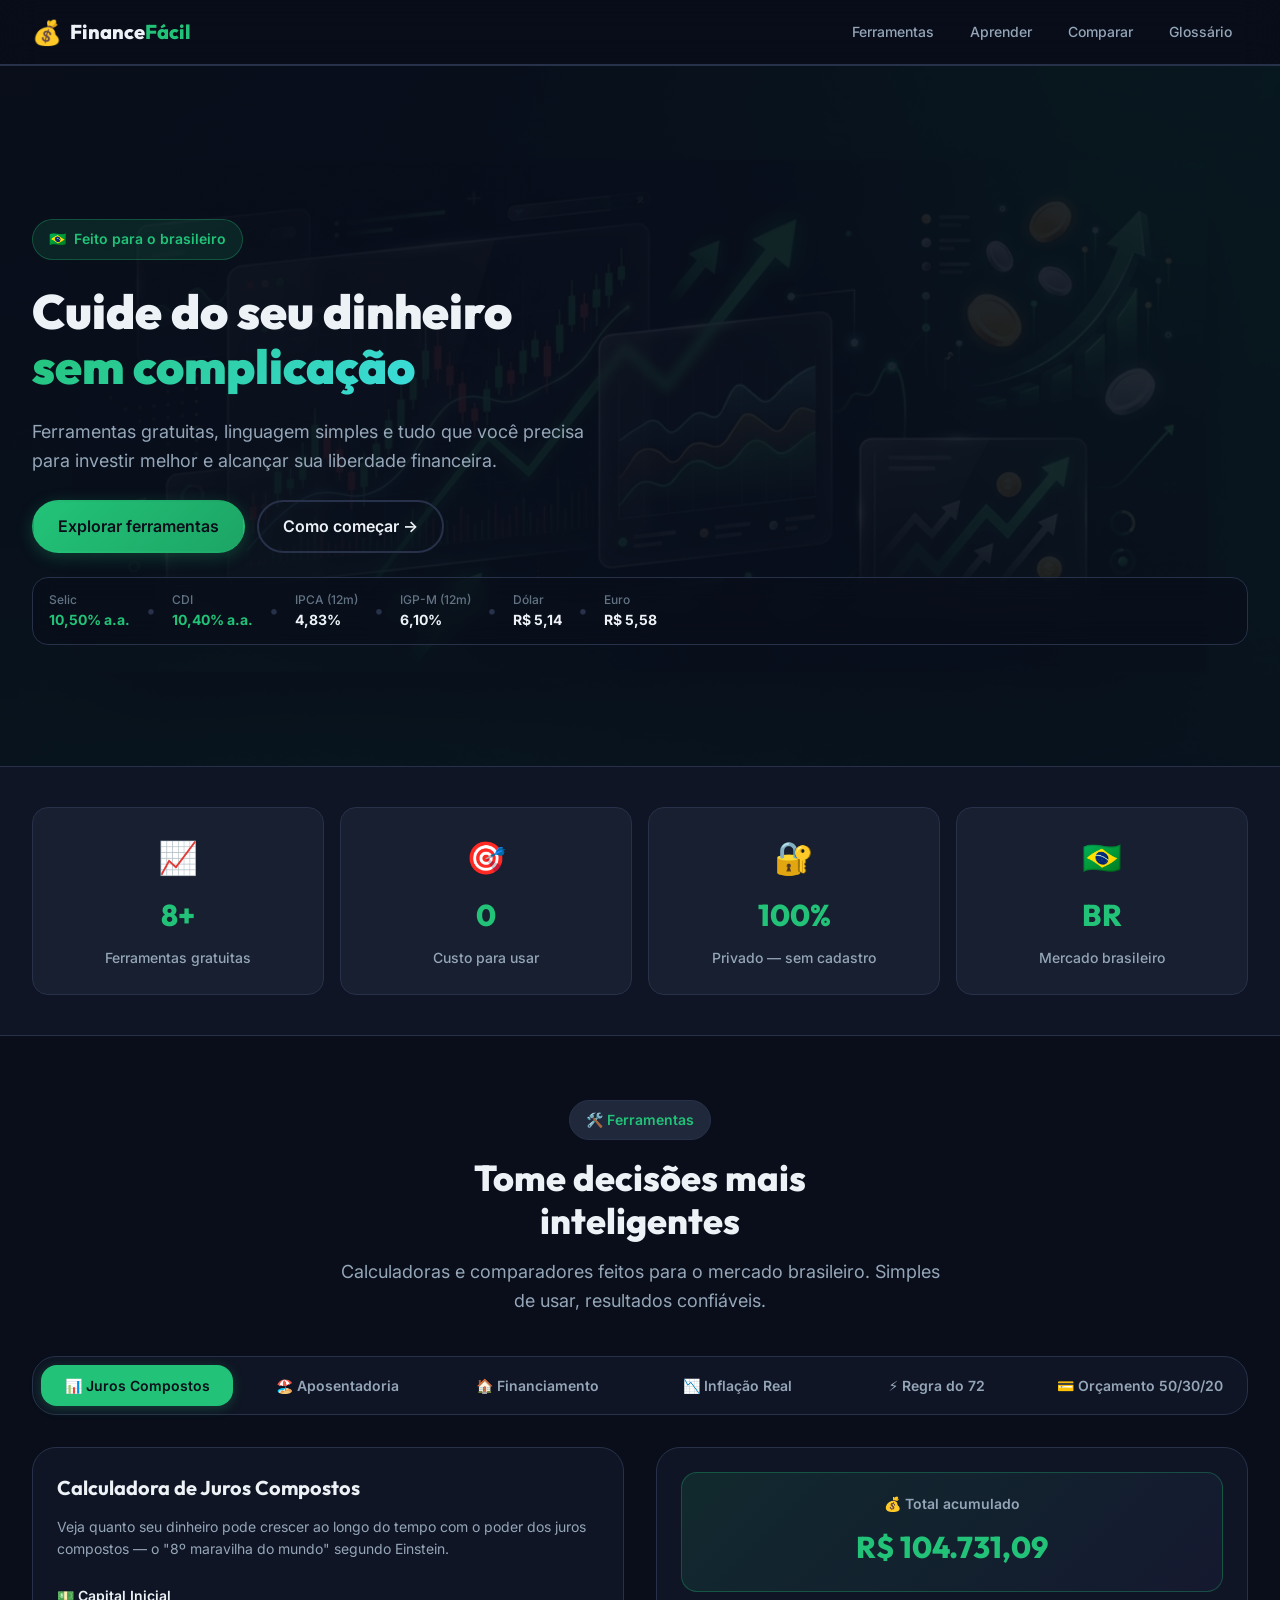
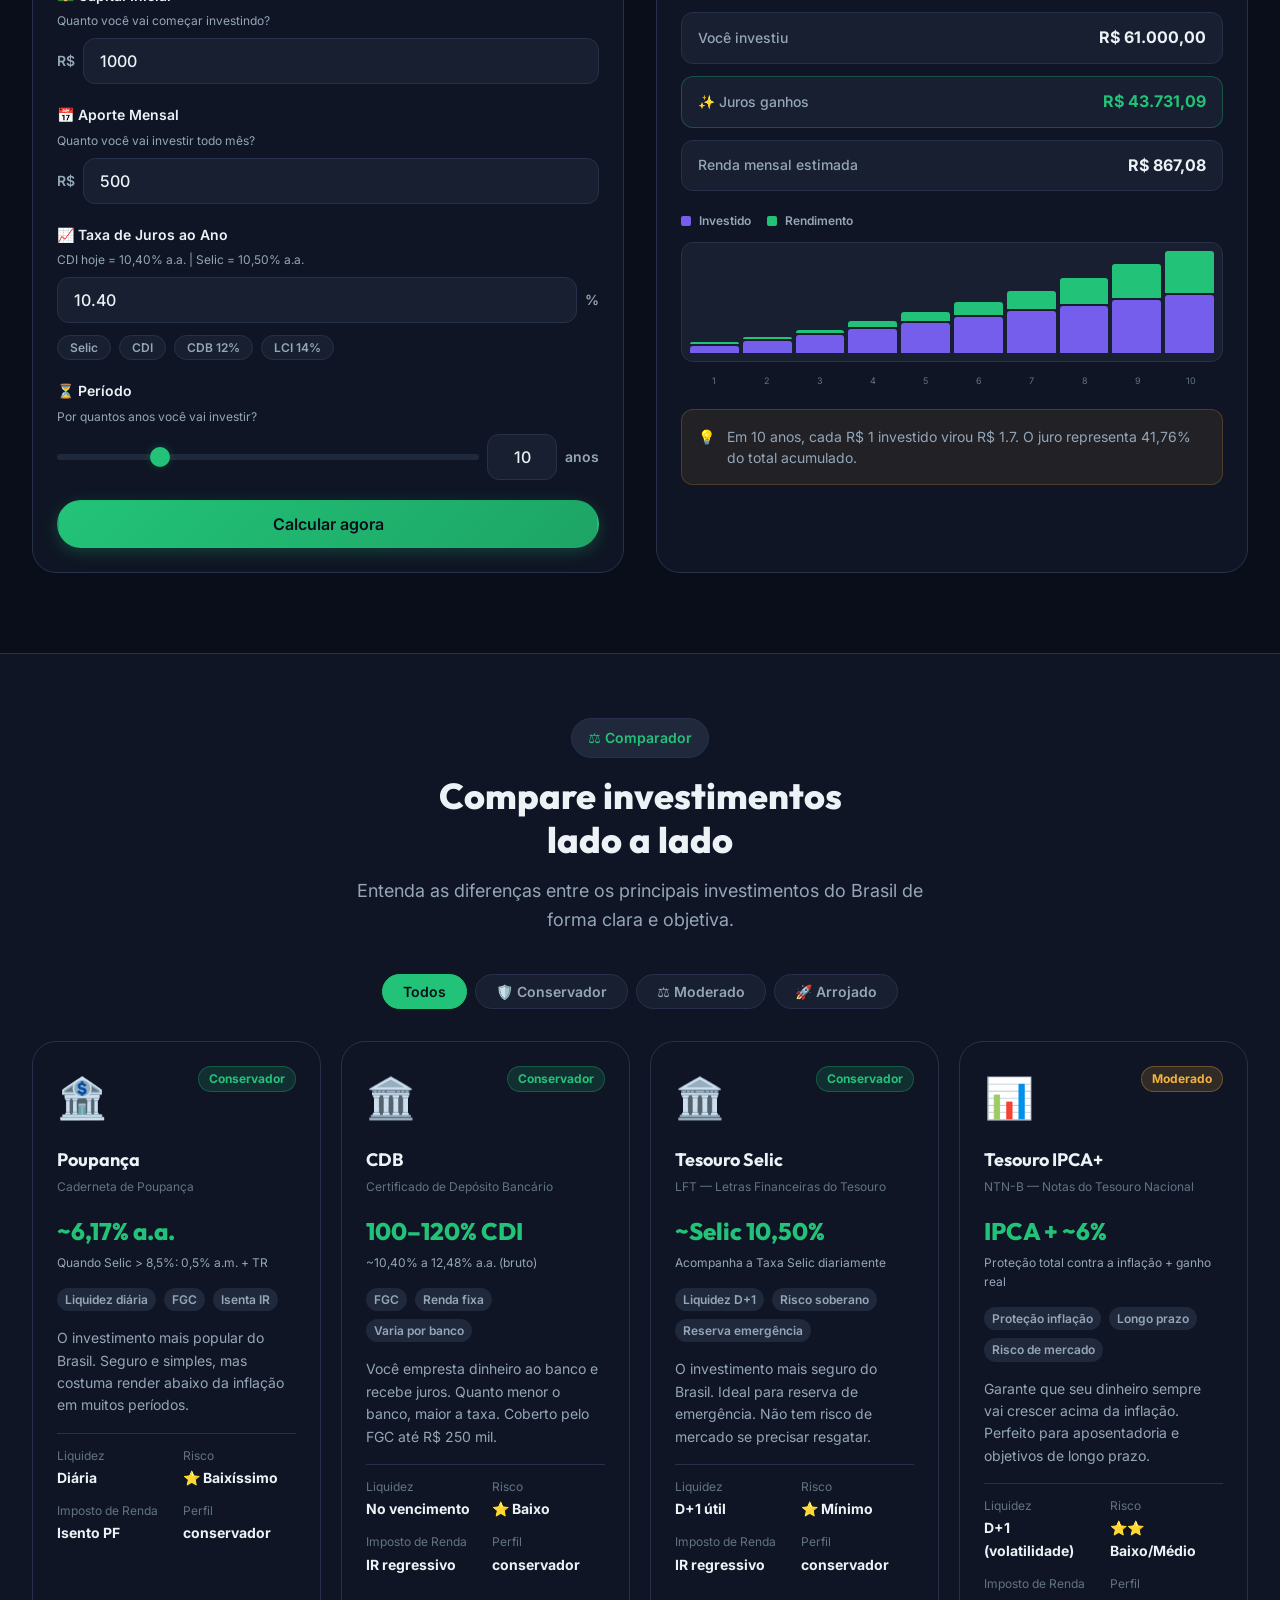
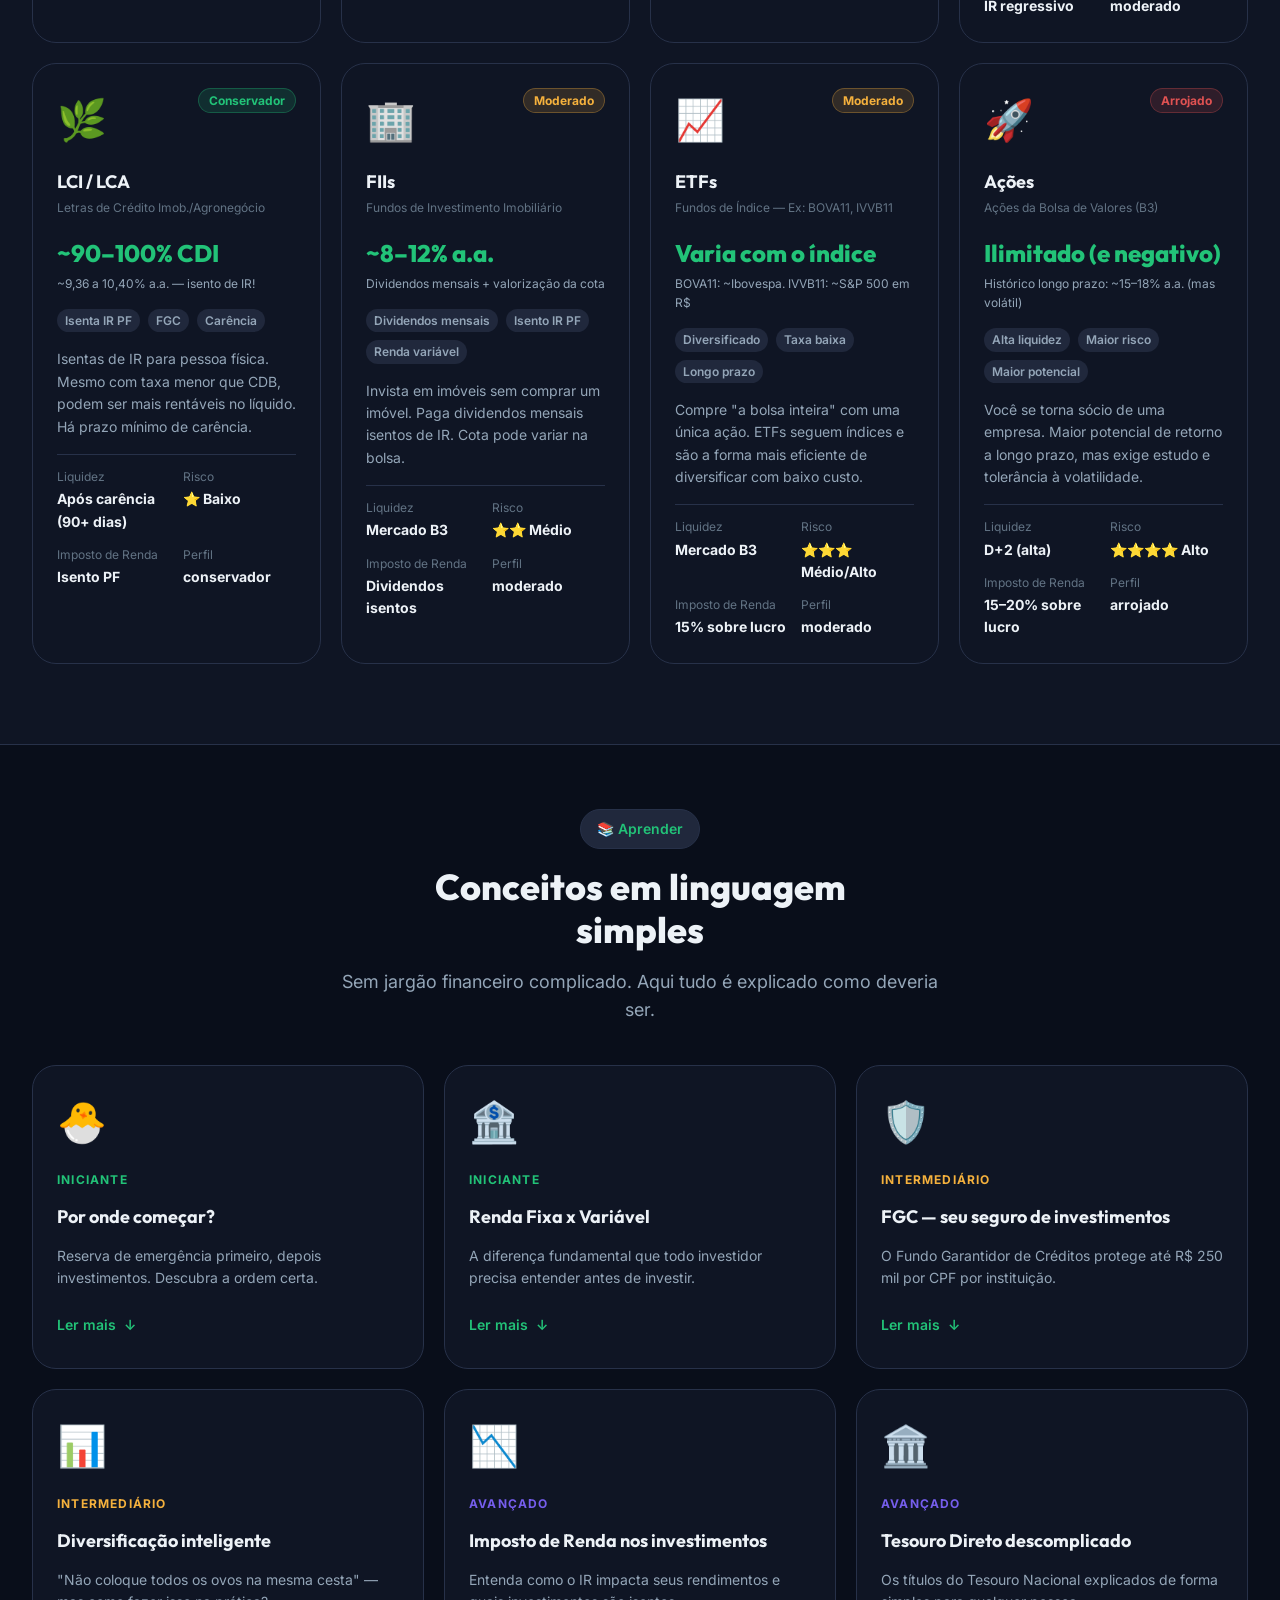
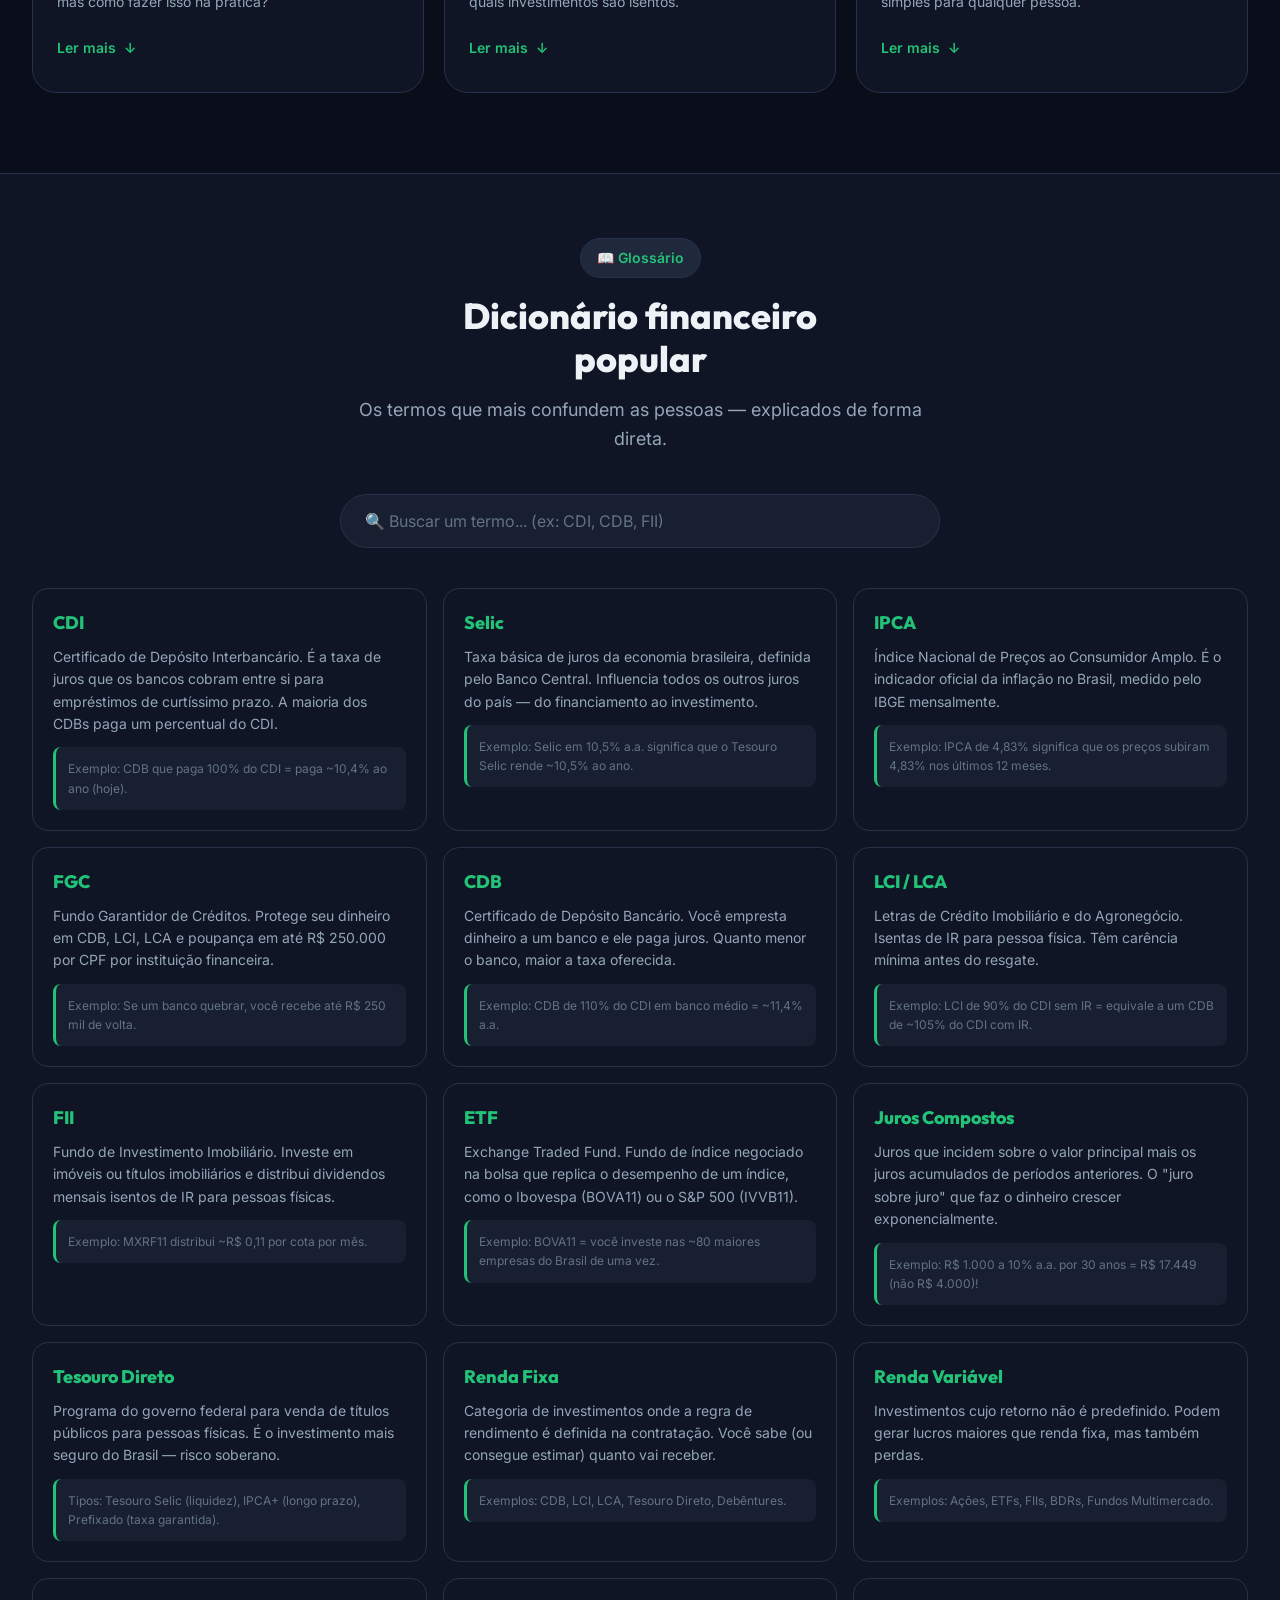
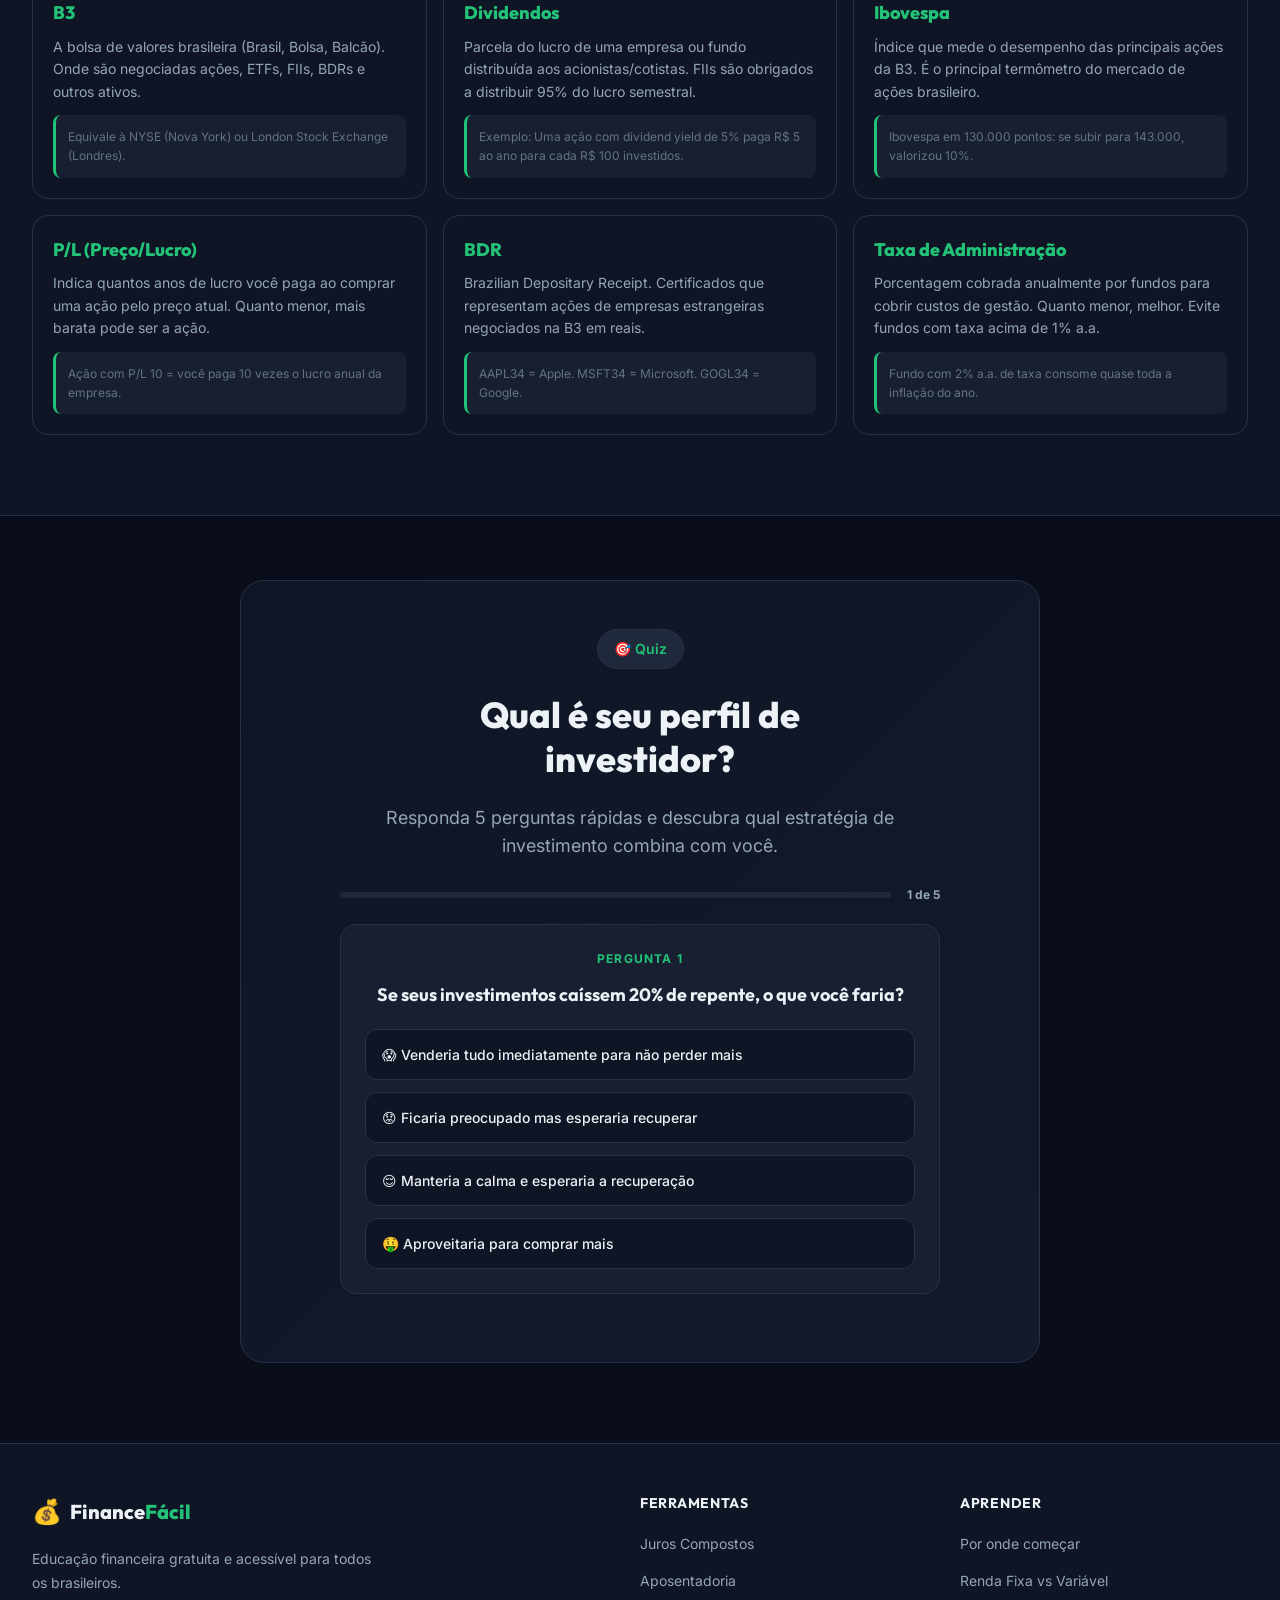
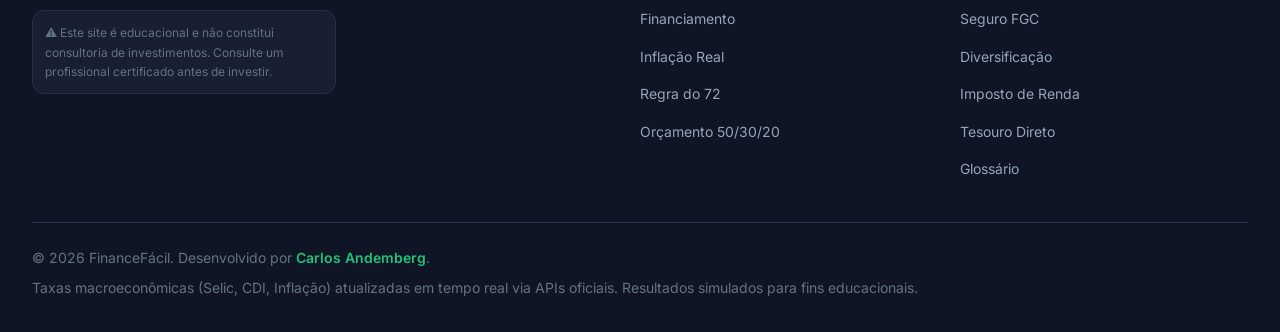
==== index.html @ 081ae11c "v1.0" ====
<!DOCTYPE html>
<html lang="pt-BR">

<head>
  <meta charset="UTF-8" />
  <meta name="viewport" content="width=device-width, initial-scale=1.0" />
  <meta name="description"
    content="FinanceFácil — Seu guia completo de finanças pessoais e investimentos em português. Ferramentas gratuitas para calcular rendimentos, comparar investimentos e planejar sua aposentadoria." />
  <meta name="keywords"
    content="finanças pessoais, investimentos, calculadora juros compostos, Tesouro Direto, renda fixa, renda variável, aposentadoria, orçamento familiar" />
  <meta name="theme-color" content="#0a1628" />
  <meta property="og:title" content="FinanceFácil — Invista com Confiança" />
  <meta property="og:description"
    content="Ferramentas gratuitas e linguagem simples para você cuidar do seu dinheiro." />
  <title>FinanceFácil — Invista com Confiança</title>
  <link rel="preconnect" href="https://fonts.googleapis.com" />
  <link rel="preconnect" href="https://fonts.gstatic.com" crossorigin />
  <link
    href="https://fonts.googleapis.com/css2?family=Inter:wght@300;400;500;600;700;800;900&family=Outfit:wght@400;600;700;800&display=swap"
    rel="stylesheet" />
  <link rel="stylesheet" href="styles.css" />
</head>

<body>
  <!-- Skip Navigation -->
  <a href="#main-content" class="skip-link">Ir para o conteúdo principal</a>

  <!-- Header / Nav -->
  <header class="site-header" role="banner">
    <nav class="navbar" aria-label="Navegação principal">
      <a href="#" class="logo" aria-label="FinanceFácil - Página Inicial">
        <span class="logo-icon" aria-hidden="true">💰</span>
        <span class="logo-text">Finance<span class="logo-accent">Fácil</span></span>
      </a>

      <ul class="nav-links" role="list">
        <li><a href="#ferramentas" class="nav-link">Ferramentas</a></li>
        <li><a href="#aprender" class="nav-link">Aprender</a></li>
        <li><a href="#comparador" class="nav-link">Comparar</a></li>
        <li><a href="#glossario" class="nav-link">Glossário</a></li>
      </ul>

      <button class="menu-toggle" id="menu-toggle" aria-label="Abrir menu" aria-expanded="false"
        aria-controls="mobile-menu">
        <span class="hamburger" aria-hidden="true"></span>
      </button>
    </nav>

    <!-- Mobile Menu -->
    <div class="mobile-menu" id="mobile-menu" role="navigation" aria-label="Menu mobile" inert>
      <ul role="list">
        <li><a href="#ferramentas" class="mobile-nav-link">🛠️ Ferramentas</a></li>
        <li><a href="#aprender" class="mobile-nav-link">📚 Aprender</a></li>
        <li><a href="#comparador" class="mobile-nav-link">⚖️ Comparar</a></li>
        <li><a href="#glossario" class="mobile-nav-link">📖 Glossário</a></li>
      </ul>
    </div>
  </header>

  <main id="main-content">
    <!-- Hero Section -->
    <section class="hero" aria-labelledby="hero-title">
      <div class="hero-bg" aria-hidden="true"></div>
      <div class="hero-content">
        <div class="hero-badge">
          <span aria-hidden="true">🇧🇷</span> Feito para o brasileiro
        </div>
        <h1 id="hero-title" class="hero-title">
          Cuide do seu dinheiro<br />
          <span class="hero-highlight">sem complicação</span>
        </h1>
        <p class="hero-description">
          Ferramentas gratuitas, linguagem simples e tudo que você precisa
          para investir melhor e alcançar sua liberdade financeira.
        </p>
        <div class="hero-actions">
          <a href="#ferramentas" class="btn btn-primary">Explorar ferramentas</a>
          <a href="#aprender" class="btn btn-ghost">Como começar →</a>
        </div>

        <!-- Live Rates Strip -->
        <div class="rates-strip" role="region" aria-label="Taxas de referência atuais">
          <div class="rates-inner" id="rates-ticker">
            <span class="rate-item">
              <span class="rate-label">Selic</span>
              <span class="rate-value positive" id="selic-rate">10,50% a.a.</span>
            </span>
            <span class="rate-divider" aria-hidden="true">•</span>
            <span class="rate-item">
              <span class="rate-label">CDI</span>
              <span class="rate-value positive" id="cdi-rate">10,40% a.a.</span>
            </span>
            <span class="rate-divider" aria-hidden="true">•</span>
            <span class="rate-item">
              <span class="rate-label">IPCA (12m)</span>
              <span class="rate-value" id="ipca-rate">4,83%</span>
            </span>
            <span class="rate-divider" aria-hidden="true">•</span>
            <span class="rate-item">
              <span class="rate-label">IGP-M (12m)</span>
              <span class="rate-value" id="igpm-rate">6,10%</span>
            </span>
            <span class="rate-divider" aria-hidden="true">•</span>
            <span class="rate-item">
              <span class="rate-label">Dólar</span>
              <span class="rate-value" id="dolar-rate">R$ 5,14</span>
            </span>
            <span class="rate-divider" aria-hidden="true">•</span>
            <span class="rate-item">
              <span class="rate-label">Euro</span>
              <span class="rate-value" id="euro-rate">R$ 5,58</span>
            </span>
          </div>
        </div>
      </div>
    </section>

    <!-- Quick Stats -->
    <section class="quick-stats" aria-label="Destaques rápidos">
      <div class="container">
        <div class="stats-grid">
          <article class="stat-card">
            <div class="stat-icon" aria-hidden="true">📈</div>
            <div class="stat-number">8+</div>
            <div class="stat-label">Ferramentas gratuitas</div>
          </article>
          <article class="stat-card">
            <div class="stat-icon" aria-hidden="true">🎯</div>
            <div class="stat-number">0</div>
            <div class="stat-label">Custo para usar</div>
          </article>
          <article class="stat-card">
            <div class="stat-icon" aria-hidden="true">🔐</div>
            <div class="stat-number">100%</div>
            <div class="stat-label">Privado — sem cadastro</div>
          </article>
          <article class="stat-card">
            <div class="stat-icon" aria-hidden="true">🇧🇷</div>
            <div class="stat-number">BR</div>
            <div class="stat-label">Mercado brasileiro</div>
          </article>
        </div>
      </div>
    </section>

    <!-- Ferramentas Section -->
    <section id="ferramentas" class="tools-section" aria-labelledby="tools-title">
      <div class="container">
        <header class="section-header">
          <div class="section-badge">🛠️ Ferramentas</div>
          <h2 id="tools-title" class="section-title">Tome decisões mais inteligentes</h2>
          <p class="section-description">
            Calculadoras e comparadores feitos para o mercado brasileiro.
            Simples de usar, resultados confiáveis.
          </p>
        </header>

        <!-- Tool Tabs -->
        <div class="tool-tabs" role="tablist" aria-label="Ferramentas financeiras">
          <button class="tab-btn active" role="tab" aria-selected="true" aria-controls="tab-juros" id="btn-juros"
            data-tab="juros">
            📊 Juros Compostos
          </button>
          <button class="tab-btn" role="tab" aria-selected="false" aria-controls="tab-aposentadoria"
            id="btn-aposentadoria" data-tab="aposentadoria" tabindex="-1">
            🏖️ Aposentadoria
          </button>
          <button class="tab-btn" role="tab" aria-selected="false" aria-controls="tab-financiamento"
            id="btn-financiamento" data-tab="financiamento" tabindex="-1">
            🏠 Financiamento
          </button>
          <button class="tab-btn" role="tab" aria-selected="false" aria-controls="tab-inflacao" id="btn-inflacao"
            data-tab="inflacao" tabindex="-1">
            📉 Inflação Real
          </button>
          <button class="tab-btn" role="tab" aria-selected="false" aria-controls="tab-regra72" id="btn-regra72"
            data-tab="regra72" tabindex="-1">
            ⚡ Regra do 72
          </button>
          <button class="tab-btn" role="tab" aria-selected="false" aria-controls="tab-orcamento" id="btn-orcamento"
            data-tab="orcamento" tabindex="-1">
            💳 Orçamento 50/30/20
          </button>
        </div>

        <!-- Tab Panels -->
        <div class="tab-panels">

          <!-- Juros Compostos -->
          <div class="tab-panel active" id="tab-juros" role="tabpanel" aria-labelledby="btn-juros">
            <div class="calculator-grid">
              <div class="calc-form-area">
                <div class="calc-header">
                  <h3 class="calc-title">Calculadora de Juros Compostos</h3>
                  <p class="calc-description">Veja quanto seu dinheiro pode crescer ao longo do tempo com o poder dos
                    juros compostos — o "8º maravilha do mundo" segundo Einstein.</p>
                </div>

                <form class="calc-form" id="juros-form" novalidate aria-label="Formulário de juros compostos">
                  <div class="form-group">
                    <label for="capital-inicial" class="form-label">
                      💵 Capital Inicial
                      <span class="form-hint">Quanto você vai começar investindo?</span>
                    </label>
                    <div class="input-group">
                      <span class="input-prefix" aria-hidden="true">R$</span>
                      <input type="number" id="capital-inicial" name="capital-inicial" class="form-input" value="1000"
                        min="0" step="100" aria-describedby="capital-hint" inputmode="decimal" />
                    </div>
                  </div>

                  <div class="form-group">
                    <label for="aporte-mensal" class="form-label">
                      📅 Aporte Mensal
                      <span class="form-hint">Quanto você vai investir todo mês?</span>
                    </label>
                    <div class="input-group">
                      <span class="input-prefix" aria-hidden="true">R$</span>
                      <input type="number" id="aporte-mensal" name="aporte-mensal" class="form-input" value="500"
                        min="0" step="50" inputmode="decimal" />
                    </div>
                  </div>

                  <div class="form-group">
                    <label for="taxa-juros" class="form-label">
                      📈 Taxa de Juros ao Ano
                      <span class="form-hint" id="hint-taxa-juros">CDI hoje = ~10,40% a.a. | Selic = 10,50% a.a.</span>
                    </label>
                    <div class="input-group">
                      <input type="number" id="taxa-juros" name="taxa-juros" class="form-input" value="10.5" min="0.1"
                        max="100" step="0.1" inputmode="decimal" />
                      <span class="input-suffix" aria-hidden="true">%</span>
                    </div>
                    <div class="quick-rates" role="group" aria-label="Atalhos de taxas de referência">
                      <button type="button" class="quick-rate-btn" data-rate="10.5">Selic</button>
                      <button type="button" class="quick-rate-btn" data-rate="10.4">CDI</button>
                      <button type="button" class="quick-rate-btn" data-rate="12">CDB 12%</button>
                      <button type="button" class="quick-rate-btn" data-rate="14">LCI 14%</button>
                    </div>
                  </div>

                  <div class="form-group">
                    <label for="periodo" class="form-label">
                      ⏳ Período
                      <span class="form-hint">Por quantos anos você vai investir?</span>
                    </label>
                    <div class="input-group">
                      <input type="range" id="periodo-slider" class="range-slider" min="1" max="40" value="10"
                        aria-controls="periodo" />
                      <input type="number" id="periodo" name="periodo" class="form-input range-display" value="10"
                        min="1" max="40" inputmode="numeric" aria-label="Período em anos" />
                      <span class="input-suffix" aria-hidden="true">anos</span>
                    </div>
                  </div>

                  <button type="submit" class="btn btn-primary btn-full" id="calcular-juros">
                    Calcular agora
                  </button>
                </form>
              </div>

              <div class="calc-results-area" id="juros-results" aria-live="polite" aria-atomic="true">
                <div class="result-card main-result">
                  <div class="result-label">💰 Total acumulado</div>
                  <div class="result-value" id="total-acumulado">R$ 0,00</div>
                </div>
                <div class="results-breakdown">
                  <div class="result-item">
                    <span class="result-item-label">Você investiu</span>
                    <span class="result-item-value" id="total-investido">R$ 0,00</span>
                  </div>
                  <div class="result-item highlight">
                    <span class="result-item-label">✨ Juros ganhos</span>
                    <span class="result-item-value positive" id="total-juros">R$ 0,00</span>
                  </div>
                  <div class="result-item">
                    <span class="result-item-label">Renda mensal estimada</span>
                    <span class="result-item-value" id="renda-mensal">R$ 0,00</span>
                  </div>
                </div>

                <!-- Bar Chart -->
                <div class="chart-container" aria-label="Gráfico de evolução do patrimônio">
                  <div class="chart-legend">
                    <span class="legend-item invested"><span class="legend-dot"
                        aria-hidden="true"></span>Investido</span>
                    <span class="legend-item earned"><span class="legend-dot"
                        aria-hidden="true"></span>Rendimento</span>
                  </div>
                  <div class="bar-chart" id="juros-chart" role="img"
                    aria-label="Evolução do patrimônio ao longo dos anos"></div>
                  <div class="chart-years" id="chart-years-label"></div>
                </div>

                <div class="result-tip">
                  <span aria-hidden="true">💡</span>
                  <span id="juros-tip">Calcule para ver sua projeção!</span>
                </div>
              </div>
            </div>
          </div>

          <!-- Aposentadoria -->
          <div class="tab-panel" id="tab-aposentadoria" role="tabpanel" aria-labelledby="btn-aposentadoria" hidden>
            <div class="calculator-grid">
              <div class="calc-form-area">
                <div class="calc-header">
                  <h3 class="calc-title">Planejador de Aposentadoria</h3>
                  <p class="calc-description">Descubra quanto você precisa guardar por mês para se aposentar
                    confortavelmente e com independência financeira.</p>
                </div>

                <form class="calc-form" id="aposen-form" novalidate
                  aria-label="Formulário de planejamento de aposentadoria">
                  <div class="form-group">
                    <label for="idade-atual" class="form-label">
                      🎂 Sua Idade Atual
                    </label>
                    <div class="input-group">
                      <input type="number" id="idade-atual" class="form-input" value="30" min="18" max="65"
                        inputmode="numeric" />
                      <span class="input-suffix" aria-hidden="true">anos</span>
                    </div>
                  </div>
                  <div class="form-group">
                    <label for="idade-aposen" class="form-label">
                      🏖️ Idade Desejada para Aposentadoria
                    </label>
                    <div class="input-group">
                      <input type="number" id="idade-aposen" class="form-input" value="60" min="40" max="80"
                        inputmode="numeric" />
                      <span class="input-suffix" aria-hidden="true">anos</span>
                    </div>
                  </div>
                  <div class="form-group">
                    <label for="renda-desejada" class="form-label">
                      💵 Renda Mensal Desejada na Aposentadoria
                      <span class="form-hint">Quanto você quer receber por mês?</span>
                    </label>
                    <div class="input-group">
                      <span class="input-prefix" aria-hidden="true">R$</span>
                      <input type="number" id="renda-desejada" class="form-input" value="5000" min="500" step="500"
                        inputmode="decimal" />
                    </div>
                  </div>
                  <div class="form-group">
                    <label for="expectativa-vida" class="form-label">
                      📊 Expectativa de Vida
                    </label>
                    <div class="input-group">
                      <input type="number" id="expectativa-vida" class="form-input" value="85" min="65" max="100"
                        inputmode="numeric" />
                      <span class="input-suffix" aria-hidden="true">anos</span>
                    </div>
                  </div>
                  <div class="form-group">
                    <label for="taxa-aposen" class="form-label">
                      📈 Taxa de Retorno Esperada ao Ano
                    </label>
                    <div class="input-group">
                      <input type="number" id="taxa-aposen" class="form-input" value="10.5" step="0.5"
                        inputmode="decimal" />
                      <span class="input-suffix" aria-hidden="true">%</span>
                    </div>
                  </div>
                  <div class="form-group">
                    <label for="patrimonio-atual" class="form-label">
                      🏦 Quanto você já tem guardado?
                    </label>
                    <div class="input-group">
                      <span class="input-prefix" aria-hidden="true">R$</span>
                      <input type="number" id="patrimonio-atual" class="form-input" value="0" min="0" step="1000"
                        inputmode="decimal" />
                    </div>
                  </div>
                  <button type="submit" class="btn btn-primary btn-full">Calcular minha aposentadoria</button>
                </form>
              </div>

              <div class="calc-results-area" id="aposen-results" aria-live="polite" aria-atomic="true">
                <div class="result-card main-result">
                  <div class="result-label">💰 Patrimônio necessário</div>
                  <div class="result-value" id="patrimonio-necessario">R$ 0,00</div>
                </div>
                <div class="results-breakdown">
                  <div class="result-item">
                    <span class="result-item-label">Aporte mensal necessário</span>
                    <span class="result-item-value" id="aporte-necessario">R$ 0,00</span>
                  </div>
                  <div class="result-item">
                    <span class="result-item-label">Anos para aposentar</span>
                    <span class="result-item-value" id="anos-aposen">0 anos</span>
                  </div>
                  <div class="result-item">
                    <span class="result-item-label">Renda mensal garantida</span>
                    <span class="result-item-value positive" id="renda-garantida">R$ 0,00</span>
                  </div>
                </div>

                <div class="independence-meter" aria-label="Termômetro de independência financeira">
                  <div class="meter-label">🌡️ Termômetro de Independência</div>
                  <div class="meter-track" role="progressbar" aria-valuenow="0" aria-valuemin="0" aria-valuemax="100"
                    id="independence-meter">
                    <div class="meter-fill" id="meter-fill"></div>
                  </div>
                  <div class="meter-labels">
                    <span>Começando</span>
                    <span>Caminhando</span>
                    <span>Livre! 🎉</span>
                  </div>
                </div>

                <div class="result-tip">
                  <span aria-hidden="true">💡</span>
                  <span id="aposen-tip">Preencha os dados e descubra quanto precisa guardar!</span>
                </div>
              </div>
            </div>
          </div>

          <!-- Financiamento -->
          <div class="tab-panel" id="tab-financiamento" role="tabpanel" aria-labelledby="btn-financiamento" hidden>
            <div class="calculator-grid">
              <div class="calc-form-area">
                <div class="calc-header">
                  <h3 class="calc-title">Simulador de Financiamento</h3>
                  <p class="calc-description">Compare sistemas de amortização SAC e Price para entender quanto você vai
                    pagar ao total no financiamento do seu imóvel ou veículo.</p>
                </div>
                <form class="calc-form" id="fin-form" novalidate aria-label="Formulário de simulação de financiamento">
                  <div class="form-group">
                    <label for="valor-financ" class="form-label">
                      🏠 Valor do Bem
                    </label>
                    <div class="input-group">
                      <span class="input-prefix" aria-hidden="true">R$</span>
                      <input type="number" id="valor-financ" class="form-input" value="300000" step="5000"
                        inputmode="decimal" />
                    </div>
                  </div>
                  <div class="form-group">
                    <label for="entrada-financ" class="form-label">
                      💵 Entrada (%)
                      <span class="form-hint">Banco exige mínimo 20% para imóveis</span>
                    </label>
                    <div class="input-group">
                      <input type="range" id="entrada-slider" class="range-slider" min="0" max="90" value="20"
                        aria-controls="entrada-financ" />
                      <input type="number" id="entrada-financ" class="form-input range-display" value="20" min="0"
                        max="90" inputmode="numeric" />
                      <span class="input-suffix" aria-hidden="true">%</span>
                    </div>
                  </div>
                  <div class="form-group">
                    <label for="taxa-financ" class="form-label">
                      📈 Taxa de Juros ao Mês
                    </label>
                    <div class="input-group">
                      <input type="number" id="taxa-financ" class="form-input" value="0.9" step="0.05"
                        inputmode="decimal" />
                      <span class="input-suffix" aria-hidden="true">% a.m.</span>
                    </div>
                  </div>
                  <div class="form-group">
                    <label for="prazo-financ" class="form-label">
                      ⏳ Prazo
                    </label>
                    <div class="input-group">
                      <input type="number" id="prazo-financ" class="form-input" value="360" min="12" max="420" step="12"
                        inputmode="numeric" />
                      <span class="input-suffix" aria-hidden="true">meses</span>
                    </div>
                  </div>
                  <div class="form-group">
                    <label class="form-label">Sistema de Amortização</label>
                    <div class="radio-group" role="group" aria-label="Sistema de amortização">
                      <label class="radio-label">
                        <input type="radio" name="sistema" value="price" checked />
                        <span class="radio-custom" aria-hidden="true"></span>
                        PRICE — Parcela fixa
                      </label>
                      <label class="radio-label">
                        <input type="radio" name="sistema" value="sac" />
                        <span class="radio-custom" aria-hidden="true"></span>
                        SAC — Parcelas decrescentes
                      </label>
                    </div>
                  </div>
                  <button type="submit" class="btn btn-primary btn-full">Simular financiamento</button>
                </form>
              </div>

              <div class="calc-results-area" id="fin-results" aria-live="polite" aria-atomic="true">
                <div class="result-card main-result">
                  <div class="result-label">📋 Primeira parcela</div>
                  <div class="result-value" id="primeira-parcela">R$ 0,00</div>
                </div>
                <div class="results-breakdown">
                  <div class="result-item">
                    <span class="result-item-label">Valor financiado</span>
                    <span class="result-item-value" id="valor-financiado">R$ 0,00</span>
                  </div>
                  <div class="result-item">
                    <span class="result-item-label">Total de juros pagos</span>
                    <span class="result-item-value negative" id="total-juros-fin">R$ 0,00</span>
                  </div>
                  <div class="result-item">
                    <span class="result-item-label">Total pago ao banco</span>
                    <span class="result-item-value" id="total-pago">R$ 0,00</span>
                  </div>
                </div>
                <div class="comparison-cards" id="sistema-comparison">
                  <div class="comparison-card">
                    <div class="comparison-title">PRICE</div>
                    <div class="comparison-value" id="price-total">—</div>
                    <div class="comparison-label">Total pago</div>
                  </div>
                  <div class="comparison-card highlight">
                    <div class="comparison-title">SAC</div>
                    <div class="comparison-value" id="sac-total">—</div>
                    <div class="comparison-label">Total pago (mais barato)</div>
                  </div>
                </div>
                <div class="result-tip">
                  <span aria-hidden="true">💡</span>
                  <span id="fin-tip">O SAC costuma ser mais barato no total, porém a primeira parcela é maior.</span>
                </div>
              </div>
            </div>
          </div>

          <!-- Inflação Real -->
          <div class="tab-panel" id="tab-inflacao" role="tabpanel" aria-labelledby="btn-inflacao" hidden>
            <div class="calculator-grid">
              <div class="calc-form-area">
                <div class="calc-header">
                  <h3 class="calc-title">Calculadora de Retorno Real</h3>
                  <p class="calc-description">Descubra quanto seu investimento realmente rende depois de descontar a
                    inflação. Saber o <strong>retorno real</strong> é essencial para não perder poder de compra.</p>
                </div>
                <form class="calc-form" id="inflacao-form" novalidate
                  aria-label="Formulário de cálculo de retorno real">
                  <div class="form-group">
                    <label for="valor-inflac" class="form-label">
                      💵 Valor Investido
                    </label>
                    <div class="input-group">
                      <span class="input-prefix" aria-hidden="true">R$</span>
                      <input type="number" id="valor-inflac" class="form-input" value="10000" step="1000"
                        inputmode="decimal" />
                    </div>
                  </div>
                  <div class="form-group">
                    <label for="taxa-nominal" class="form-label">
                      📈 Taxa Nominal do Investimento (ao ano)
                      <span class="form-hint" id="hint-taxa-nominal">Ex.: CDI = 10,40%</span>
                    </label>
                    <div class="input-group">
                      <input type="number" id="taxa-nominal" class="form-input" value="10.4" step="0.1"
                        inputmode="decimal" />
                      <span class="input-suffix" aria-hidden="true">%</span>
                    </div>
                  </div>
                  <div class="form-group">
                    <label for="taxa-inflacao" class="form-label">
                      📉 IPCA — Inflação ao Ano
                      <span class="form-hint" id="hint-taxa-ipca">Atual = ~4,83% nos últimos 12 meses</span>
                    </label>
                    <div class="input-group">
                      <input type="number" id="taxa-inflacao" class="form-input" value="4.83" step="0.1"
                        inputmode="decimal" />
                      <span class="input-suffix" aria-hidden="true">%</span>
                    </div>
                  </div>
                  <div class="form-group">
                    <label for="periodo-inflac" class="form-label">
                      ⏳ Período em Anos
                    </label>
                    <div class="input-group">
                      <input type="number" id="periodo-inflac" class="form-input" value="5" min="1" max="30"
                        inputmode="numeric" />
                      <span class="input-suffix" aria-hidden="true">anos</span>
                    </div>
                  </div>
                  <button type="submit" class="btn btn-primary btn-full">Calcular retorno real</button>
                </form>
              </div>

              <div class="calc-results-area" id="inflac-results" aria-live="polite" aria-atomic="true">
                <div class="result-card main-result">
                  <div class="result-label">💹 Retorno Real ao Ano</div>
                  <div class="result-value" id="retorno-real">0,00%</div>
                </div>
                <div class="results-breakdown">
                  <div class="result-item">
                    <span class="result-item-label">Valor nominal ao final</span>
                    <span class="result-item-value" id="valor-nominal-final">R$ 0,00</span>
                  </div>
                  <div class="result-item">
                    <span class="result-item-label">Valor em poder de compra atual</span>
                    <span class="result-item-value" id="valor-real-final">R$ 0,00</span>
                  </div>
                  <div class="result-item">
                    <span class="result-item-label">Ganho real</span>
                    <span class="result-item-value positive" id="ganho-real">R$ 0,00</span>
                  </div>
                </div>
                <div class="purchasing-power" id="purchasing-power-vis" aria-label="Comparação do poder de compra">
                  <div class="power-bar">
                    <div class="power-bar-label">Hoje</div>
                    <div class="power-bar-track">
                      <div class="power-bar-fill today" style="width: 100%"></div>
                    </div>
                    <span class="power-bar-value" id="power-today">R$ 0</span>
                  </div>
                  <div class="power-bar">
                    <div class="power-bar-label">No futuro (nominal)</div>
                    <div class="power-bar-track">
                      <div class="power-bar-fill nominal" id="bar-nominal" style="width: 100%"></div>
                    </div>
                    <span class="power-bar-value" id="power-nominal">R$ 0</span>
                  </div>
                  <div class="power-bar">
                    <div class="power-bar-label">No futuro (poder de compra)</div>
                    <div class="power-bar-track">
                      <div class="power-bar-fill real" id="bar-real" style="width: 50%"></div>
                    </div>
                    <span class="power-bar-value" id="power-real">R$ 0</span>
                  </div>
                </div>
                <div class="result-tip">
                  <span aria-hidden="true">💡</span>
                  <span id="inflac-tip">Calcule para ver o impacto da inflação no seu patrimônio!</span>
                </div>
              </div>
            </div>
          </div>

          <!-- Regra do 72 -->
          <div class="tab-panel" id="tab-regra72" role="tabpanel" aria-labelledby="btn-regra72" hidden>
            <div class="calculator-grid">
              <div class="calc-form-area">
                <div class="calc-header">
                  <h3 class="calc-title">Regra do 72</h3>
                  <p class="calc-description">
                    A Regra do 72 é um atalho mental poderoso: divida 72 pela taxa de juros anual e você descobre em
                    quantos anos seu dinheiro <strong>dobra</strong>.
                  </p>
                </div>
                <form class="calc-form" id="r72-form" novalidate aria-label="Formulário da regra do 72">
                  <div class="form-group">
                    <label for="taxa-r72" class="form-label">
                      📈 Taxa de Juros ao Ano
                    </label>
                    <div class="input-group">
                      <input type="number" id="taxa-r72" class="form-input" value="10.5" step="0.1"
                        inputmode="decimal" />
                      <span class="input-suffix" aria-hidden="true">%</span>
                    </div>
                    <div class="quick-rates" role="group" aria-label="Atalhos de taxa">
                      <button type="button" class="quick-rate-btn" data-target="taxa-r72"
                        data-rate="10.5">Selic</button>
                      <button type="button" class="quick-rate-btn" data-target="taxa-r72" data-rate="10.4">CDI</button>
                      <button type="button" class="quick-rate-btn" data-target="taxa-r72"
                        data-rate="6">Poupança</button>
                      <button type="button" class="quick-rate-btn" data-target="taxa-r72" data-rate="14">LCI</button>
                    </div>
                  </div>
                  <div class="form-group">
                    <label for="valor-r72" class="form-label">
                      💵 Valor Inicial (opcional)
                    </label>
                    <div class="input-group">
                      <span class="input-prefix" aria-hidden="true">R$</span>
                      <input type="number" id="valor-r72" class="form-input" value="10000" step="1000"
                        inputmode="decimal" />
                    </div>
                  </div>
                  <button type="submit" class="btn btn-primary btn-full">Calcular tempo para dobrar</button>
                </form>

                <div class="comparativo-section">
                  <h4 class="comparativo-title">🔍 Comparativo de investimentos</h4>
                  <div class="comparativo-table" role="table" aria-label="Tempo para dobrar por investimento">
                    <div class="comparativo-head" role="row">
                      <span role="columnheader">Investimento</span>
                      <span role="columnheader">Taxa</span>
                      <span role="columnheader">Tempo para dobrar</span>
                    </div>
                    <div class="comparativo-row" role="row">
                      <span role="cell">Poupança</span>
                      <span role="cell" id="comp-poupanca-taxa">~6% a.a.</span>
                      <span role="cell" class="highlight-cell" id="comp-poupanca-anos">~12 anos</span>
                    </div>
                    <div class="comparativo-row" role="row">
                      <span role="cell">CDB 100% CDI</span>
                      <span role="cell" id="comp-cdi-taxa">~10,40% a.a.</span>
                      <span role="cell" class="highlight-cell" id="comp-cdi-anos">~7 anos</span>
                    </div>
                    <div class="comparativo-row" role="row">
                      <span role="cell">Tesouro Selic</span>
                      <span role="cell" id="comp-selic-taxa">~10,50% a.a.</span>
                      <span role="cell" class="highlight-cell" id="comp-selic-anos">~7 anos</span>
                    </div>
                    <div class="comparativo-row" role="row">
                      <span role="cell">LCI/LCA</span>
                      <span role="cell">~12-14% a.a.</span>
                      <span role="cell" class="highlight-cell">~5-6 anos</span>
                    </div>
                  </div>
                </div>
              </div>

              <div class="calc-results-area" id="r72-results" aria-live="polite" aria-atomic="true">
                <div class="doubling-visual" aria-label="Visualização de duplicação do patrimônio">
                  <div class="doubling-money">
                    <div class="money-stack initial">
                      <div class="money-icon" aria-hidden="true">💰</div>
                      <div class="money-label">Hoje</div>
                      <div class="money-value" id="r72-valor-inicial">R$ 10.000</div>
                    </div>
                    <div class="doubling-arrow" aria-hidden="true">
                      <div class="arrow-line"></div>
                      <div class="arrow-time" id="r72-tempo">? anos</div>
                      <div class="arrow-head">→</div>
                    </div>
                    <div class="money-stack doubled">
                      <div class="money-icon" aria-hidden="true">💰💰</div>
                      <div class="money-label">Dobrado!</div>
                      <div class="money-value" id="r72-valor-dobrado">R$ 20.000</div>
                    </div>
                  </div>
                </div>

                <div class="result-card main-result">
                  <div class="result-label">⏳ Tempo para dobrar</div>
                  <div class="result-value" id="r72-anos">0 anos</div>
                </div>

                <div class="results-breakdown">
                  <div class="result-item">
                    <span class="result-item-label">Quanto você terá</span>
                    <span class="result-item-value positive" id="r72-total">R$ 0,00</span>
                  </div>
                  <div class="result-item">
                    <span class="result-item-label">Vamos dobrar de novo? (+mesmo tempo)</span>
                    <span class="result-item-value" id="r72-quadruplo">R$ 0,00</span>
                  </div>
                </div>

                <div class="result-tip">
                  <span aria-hidden="true">💡</span>
                  <span id="r72-tip">A Regra do 72 mostra como pequenas diferenças na taxa fazem grande impacto no
                    tempo!</span>
                </div>
              </div>
            </div>
          </div>

          <!-- Orçamento 50/30/20 -->
          <div class="tab-panel" id="tab-orcamento" role="tabpanel" aria-labelledby="btn-orcamento" hidden>
            <div class="calculator-grid">
              <div class="calc-form-area">
                <div class="calc-header">
                  <h3 class="calc-title">Método 50/30/20</h3>
                  <p class="calc-description">
                    O método 50/30/20 divide sua renda em três categorias: <strong>50%</strong> para necessidades,
                    <strong>30%</strong> para desejos e <strong>20%</strong> para guardar/investir.
                  </p>
                </div>
                <form class="calc-form" id="orcamento-form" novalidate aria-label="Formulário de orçamento 50/30/20">
                  <div class="form-group">
                    <label for="renda-mensal-orc" class="form-label">
                      💵 Renda Mensal Líquida
                      <span class="form-hint">Salário já descontado IR e INSS</span>
                    </label>
                    <div class="input-group">
                      <span class="input-prefix" aria-hidden="true">R$</span>
                      <input type="number" id="renda-mensal-orc" class="form-input" value="4000" step="500"
                        inputmode="decimal" />
                    </div>
                  </div>
                  <fieldset class="form-fieldset">
                    <legend class="form-legend">🏠 Necessidades (limite: 50%)</legend>
                    <div class="expense-list" id="necessidades-list">
                      <div class="expense-item">
                        <label class="expense-label">Moradia (aluguel/prestação)</label>
                        <div class="input-group">
                          <span class="input-prefix" aria-hidden="true">R$</span>
                          <input type="number" class="form-input expense-input" data-category="necessidades"
                            value="1200" min="0" inputmode="decimal" aria-label="Moradia" />
                        </div>
                      </div>
                      <div class="expense-item">
                        <label class="expense-label">Alimentação</label>
                        <div class="input-group">
                          <span class="input-prefix" aria-hidden="true">R$</span>
                          <input type="number" class="form-input expense-input" data-category="necessidades" value="800"
                            min="0" inputmode="decimal" aria-label="Alimentação" />
                        </div>
                      </div>
                      <div class="expense-item">
                        <label class="expense-label">Transporte</label>
                        <div class="input-group">
                          <span class="input-prefix" aria-hidden="true">R$</span>
                          <input type="number" class="form-input expense-input" data-category="necessidades" value="300"
                            min="0" inputmode="decimal" aria-label="Transporte" />
                        </div>
                      </div>
                    </div>
                  </fieldset>
                  <fieldset class="form-fieldset">
                    <legend class="form-legend">🎮 Desejos (limite: 30%)</legend>
                    <div class="expense-list">
                      <div class="expense-item">
                        <label class="expense-label">Lazer / Entretenimento</label>
                        <div class="input-group">
                          <span class="input-prefix" aria-hidden="true">R$</span>
                          <input type="number" class="form-input expense-input" data-category="desejos" value="400"
                            min="0" inputmode="decimal" aria-label="Lazer" />
                        </div>
                      </div>
                      <div class="expense-item">
                        <label class="expense-label">Roupas / Compras</label>
                        <div class="input-group">
                          <span class="input-prefix" aria-hidden="true">R$</span>
                          <input type="number" class="form-input expense-input" data-category="desejos" value="200"
                            min="0" inputmode="decimal" aria-label="Roupas" />
                        </div>
                      </div>
                    </div>
                  </fieldset>
                  <button type="submit" class="btn btn-primary btn-full">Analisar meu orçamento</button>
                </form>
              </div>

              <div class="calc-results-area" id="orcamento-results" aria-live="polite" aria-atomic="true">
                <div class="donut-chart-wrapper">
                  <div class="donut-chart" id="donut-chart" aria-label="Gráfico de pizza do orçamento">
                    <svg viewBox="0 0 100 100" role="img" aria-label="Distribuição do orçamento">
                      <circle id="donut-necessidades" cx="50" cy="50" r="40" fill="transparent" stroke="#10b981"
                        stroke-width="20" stroke-dasharray="0 251.2" stroke-dashoffset="0"
                        transform="rotate(-90 50 50)" />
                      <circle id="donut-desejos" cx="50" cy="50" r="40" fill="transparent" stroke="#6366f1"
                        stroke-width="20" stroke-dasharray="0 251.2" stroke-dashoffset="0"
                        transform="rotate(-90 50 50)" />
                      <circle id="donut-poupanca" cx="50" cy="50" r="40" fill="transparent" stroke="#f59e0b"
                        stroke-width="20" stroke-dasharray="0 251.2" stroke-dashoffset="0"
                        transform="rotate(-90 50 50)" />
                      <text x="50" y="46" text-anchor="middle" class="donut-center-label">Saldo</text>
                      <text x="50" y="56" text-anchor="middle" class="donut-center-value" id="donut-saldo">R$ 0</text>
                    </svg>
                  </div>
                  <div class="donut-legend">
                    <div class="donut-legend-item">
                      <span class="donut-color nec" aria-hidden="true"></span>
                      <span class="donut-legend-label">Necessidades</span>
                      <span class="donut-legend-pct" id="pct-necessidades">0%</span>
                    </div>
                    <div class="donut-legend-item">
                      <span class="donut-color des" aria-hidden="true"></span>
                      <span class="donut-legend-label">Desejos</span>
                      <span class="donut-legend-pct" id="pct-desejos">0%</span>
                    </div>
                    <div class="donut-legend-item">
                      <span class="donut-color pou" aria-hidden="true"></span>
                      <span class="donut-legend-label">Poupança/Invest.</span>
                      <span class="donut-legend-pct" id="pct-poupanca">0%</span>
                    </div>
                  </div>
                </div>

                <div class="budget-status" id="budget-status">
                  <div class="budget-row">
                    <span>Necessidades (meta: 50%)</span>
                    <span id="nec-valor">R$ 0</span>
                    <span class="budget-status-badge" id="nec-status">—</span>
                  </div>
                  <div class="budget-row">
                    <span>Desejos (meta: 30%)</span>
                    <span id="des-valor">R$ 0</span>
                    <span class="budget-status-badge" id="des-status">—</span>
                  </div>
                  <div class="budget-row">
                    <span>💎 Para investir</span>
                    <span id="pou-valor" class="positive">R$ 0</span>
                    <span class="budget-status-badge" id="pou-status">—</span>
                  </div>
                </div>

                <div class="result-tip">
                  <span aria-hidden="true">💡</span>
                  <span id="orcamento-tip">Preencha sua renda e gastos para analisar seu orçamento!</span>
                </div>
              </div>
            </div>
          </div>

        </div><!-- end tab-panels -->
      </div>
    </section>

    <!-- Comparador de Investimentos -->
    <section id="comparador" class="comparador-section" aria-labelledby="comp-title">
      <div class="container">
        <header class="section-header">
          <div class="section-badge">⚖️ Comparador</div>
          <h2 id="comp-title" class="section-title">Compare investimentos lado a lado</h2>
          <p class="section-description">Entenda as diferenças entre os principais investimentos do Brasil de forma
            clara e objetiva.</p>
        </header>

        <div class="comparison-table-wrapper">
          <div class="comparison-filter" role="group" aria-label="Filtrar por perfil de investidor">
            <button class="filter-btn active" data-filter="all" aria-pressed="true">Todos</button>
            <button class="filter-btn" data-filter="conservador" aria-pressed="false">🛡️ Conservador</button>
            <button class="filter-btn" data-filter="moderado" aria-pressed="false">⚖️ Moderado</button>
            <button class="filter-btn" data-filter="arrojado" aria-pressed="false">🚀 Arrojado</button>
          </div>

          <div class="investments-grid" id="investments-grid" role="list" aria-label="Lista de investimentos">
            <!-- Cards generated by JS -->
          </div>
        </div>
      </div>
    </section>

    <!-- Aprenda Section -->
    <section id="aprender" class="learn-section" aria-labelledby="learn-title">
      <div class="container">
        <header class="section-header">
          <div class="section-badge">📚 Aprender</div>
          <h2 id="learn-title" class="section-title">Conceitos em linguagem simples</h2>
          <p class="section-description">Sem jargão financeiro complicado. Aqui tudo é explicado como deveria ser.</p>
        </header>

        <div class="learn-cards">
          <article class="learn-card" id="aprender-comecar" data-level="iniciante">
            <div class="learn-card-icon" aria-hidden="true">🐣</div>
            <div class="learn-card-level">Iniciante</div>
            <h3 class="learn-card-title">Por onde começar?</h3>
            <p class="learn-card-desc">Reserva de emergência primeiro, depois investimentos. Descubra a ordem certa.</p>
            <details class="learn-details">
              <summary class="learn-summary">Ler mais</summary>
              <div class="learn-content">
                <p><strong>Passo 1 — Reserva de Emergência:</strong> Guarde de 3 a 6 meses de despesas em um
                  investimento seguro e de fácil acesso, como o Tesouro Selic ou CDB com liquidez diária.</p>
                <p><strong>Passo 2 — Quite dívidas caras:</strong> Cheque especial, cartão de crédito e empréstimo
                  pessoal têm juros altíssimos. Pague-os antes de investir.</p>
                <p><strong>Passo 3 — Comece a investir:</strong> Com a reserva formada e dívidas quitadas, você pode
                  começar a investir o excedente.</p>
                <div class="tip-box">💡 <strong>Dica:</strong> Invista automaticamente todo mês. Programe uma
                  transferência no dia do pagamento para não gastar o que deveria ser investido.</div>
              </div>
            </details>
          </article>

          <article class="learn-card" id="aprender-renda-fixa" data-level="iniciante">
            <div class="learn-card-icon" aria-hidden="true">🏦</div>
            <div class="learn-card-level">Iniciante</div>
            <h3 class="learn-card-title">Renda Fixa x Variável</h3>
            <p class="learn-card-desc">A diferença fundamental que todo investidor precisa entender antes de investir.
            </p>
            <details class="learn-details">
              <summary class="learn-summary">Ler mais</summary>
              <div class="learn-content">
                <p><strong>Renda Fixa:</strong> Você sabe (ou consegue estimar) quanto vai receber. Ex.: CDB que paga
                  100% do CDI ao ano — você já sabe qual a taxa.</p>
                <p><strong>Renda Variável:</strong> O retorno não é garantido. Pode ganhar muito — ou perder. Ex.:
                  Ações, FIIs, BDRs.</p>
                <div class="tip-box">⚖️ <strong>Dica:</strong> Comece com renda fixa para entender o mercado, depois vá
                  adicionando renda variável conforme sua experiência cresce.</div>
              </div>
            </details>
          </article>

          <article class="learn-card" id="aprender-fgc" data-level="intermediario">
            <div class="learn-card-icon" aria-hidden="true">🛡️</div>
            <div class="learn-card-level">Intermediário</div>
            <h3 class="learn-card-title">FGC — seu seguro de investimentos</h3>
            <p class="learn-card-desc">O Fundo Garantidor de Créditos protege até R$ 250 mil por CPF por instituição.
            </p>
            <details class="learn-details">
              <summary class="learn-summary">Ler mais</summary>
              <div class="learn-content">
                <p>O <strong>FGC</strong> garante seus investimentos em CDB, LCI, LCA, Poupança e outros produtos
                  bancários em até <strong>R$ 250.000 por CPF por banco</strong>, com limite global de R$ 1 milhão a
                  cada 4 anos.</p>
                <p>Isso significa: mesmo se o banco quebrar, você recebe de volta até esse valor.</p>
                <div class="tip-box">🛡️ <strong>Dica:</strong> Distribua seus investimentos entre bancos diferentes
                  para maximizar a cobertura do FGC.</div>
              </div>
            </details>
          </article>

          <article class="learn-card" id="aprender-diversificacao" data-level="intermediario">
            <div class="learn-card-icon" aria-hidden="true">📊</div>
            <div class="learn-card-level">Intermediário</div>
            <h3 class="learn-card-title">Diversificação inteligente</h3>
            <p class="learn-card-desc">"Não coloque todos os ovos na mesma cesta" — mas como fazer isso na prática?</p>
            <details class="learn-details">
              <summary class="learn-summary">Ler mais</summary>
              <div class="learn-content">
                <p>Diversificar significa <strong>dividir seus investimentos</strong> entre tipos diferentes de ativos
                  para reduzir riscos. Quando um investimento cai, outro pode subir.</p>
                <p><strong>Exemplo de carteira para iniciante:</strong></p>
                <ul>
                  <li>50% — Renda fixa (CDB, Tesouro Direto)</li>
                  <li>30% — FIIs (Fundos de Investimento Imobiliário)</li>
                  <li>20% — Ações ou ETFs</li>
                </ul>
                <div class="tip-box">📊 <strong>Dica:</strong> ETFs como BOVA11 já são diversificados por natureza, pois
                  representam as 80 maiores empresas da bolsa.</div>
              </div>
            </details>
          </article>

          <article class="learn-card" id="aprender-ir" data-level="avancado">
            <div class="learn-card-icon" aria-hidden="true">📉</div>
            <div class="learn-card-level">Avançado</div>
            <h3 class="learn-card-title">Imposto de Renda nos investimentos</h3>
            <p class="learn-card-desc">Entenda como o IR impacta seus rendimentos e quais investimentos são isentos.</p>
            <details class="learn-details">
              <summary class="learn-summary">Ler mais</summary>
              <div class="learn-content">
                <p><strong>Isentos de IR para pessoa física:</strong> LCI, LCA, CRI, CRA, Debêntures incentivadas,
                  Poupança.</p>
                <p><strong>Com IR regressivo (renda fixa):</strong></p>
                <ul>
                  <li>Até 180 dias: 22,5%</li>
                  <li>181 a 360 dias: 20%</li>
                  <li>361 a 720 dias: 17,5%</li>
                  <li>Acima de 720 dias: 15%</li>
                </ul>
                <p><strong>Ações:</strong> Isento até R$ 20 mil/mês em vendas. Acima disso, 15% sobre o lucro (day
                  trade: 20%).</p>
              </div>
            </details>
          </article>

          <article class="learn-card" id="aprender-tesouro" data-level="avancado">
            <div class="learn-card-icon" aria-hidden="true">🏛️</div>
            <div class="learn-card-level">Avançado</div>
            <h3 class="learn-card-title">Tesouro Direto descomplicado</h3>
            <p class="learn-card-desc">Os títulos do Tesouro Nacional explicados de forma simples para qualquer pessoa.
            </p>
            <details class="learn-details">
              <summary class="learn-summary">Ler mais</summary>
              <div class="learn-content">
                <p><strong>Tesouro Selic (LFT):</strong> Acompanha a Selic. Ótimo para reserva de emergência. Liquidez
                  diária.</p>
                <p><strong>Tesouro Prefixado (LTN):</strong> Taxa definida na compra. Bom quando a Selic vai cair. Risco
                  de mercado se vender antes.</p>
                <p><strong>Tesouro IPCA+ (NTN-B):</strong> Protege da inflação. Rende IPCA + taxa pré-fixada. Ideal para
                  longo prazo.</p>
                <div class="tip-box">🏛️ <strong>Dica:</strong> O Tesouro Direto é a aplicação mais segura do Brasil —
                  risco soberano.</div>
              </div>
            </details>
          </article>
        </div>
      </div>
    </section>

    <!-- Glossário -->
    <section id="glossario" class="glossario-section" aria-labelledby="gloss-title">
      <div class="container">
        <header class="section-header">
          <div class="section-badge">📖 Glossário</div>
          <h2 id="gloss-title" class="section-title">Dicionário financeiro popular</h2>
          <p class="section-description">Os termos que mais confundem as pessoas — explicados de forma direta.</p>
        </header>

        <div class="glossario-search-wrapper">
          <label for="glossario-search" class="sr-only">Buscar termo no glossário</label>
          <input type="search" id="glossario-search" class="glossario-search"
            placeholder="🔍 Buscar um termo... (ex: CDI, CDB, FII)" aria-label="Buscar no glossário" />
        </div>

        <div class="glossario-grid" id="glossario-grid" aria-live="polite">
          <!-- Generated by JS -->
        </div>
      </div>
    </section>

    <!-- Calculadora de Perfil -->
    <section class="perfil-section" aria-labelledby="perfil-title">
      <div class="container">
        <div class="perfil-card">
          <div class="perfil-content">
            <div class="section-badge">🎯 Quiz</div>
            <h2 id="perfil-title" class="section-title">Qual é seu perfil de investidor?</h2>
            <p class="section-description">Responda 5 perguntas rápidas e descubra qual estratégia de investimento
              combina com você.</p>
            <div class="quiz-container" id="quiz-container">
              <!-- Quiz generated by JS -->
            </div>
          </div>
        </div>
      </div>
    </section>

    <!-- Footer -->
    <footer class="site-footer" role="contentinfo">
      <div class="container">
        <div class="footer-grid">
          <div class="footer-brand">
            <a href="#" class="logo" aria-label="FinanceFácil">
              <span class="logo-icon" aria-hidden="true">💰</span>
              <span class="logo-text">Finance<span class="logo-accent">Fácil</span></span>
            </a>
            <p class="footer-desc">Educação financeira gratuita e acessível para todos os brasileiros.</p>
            <p class="footer-disclaimer">⚠️ Este site é educacional e não constitui consultoria de investimentos.
              Consulte um profissional certificado antes de investir.</p>
          </div>

          <nav class="footer-nav" aria-label="Links do rodapé">
            <h3 class="footer-heading">Ferramentas</h3>
            <ul role="list">
              <li><a href="#ferramentas" class="footer-link" data-tab="btn-juros">Juros Compostos</a></li>
              <li><a href="#ferramentas" class="footer-link" data-tab="btn-aposentadoria">Aposentadoria</a></li>
              <li><a href="#ferramentas" class="footer-link" data-tab="btn-financiamento">Financiamento</a></li>
              <li><a href="#ferramentas" class="footer-link" data-tab="btn-inflacao">Inflação Real</a></li>
              <li><a href="#ferramentas" class="footer-link" data-tab="btn-regra72">Regra do 72</a></li>
              <li><a href="#ferramentas" class="footer-link" data-tab="btn-orcamento">Orçamento 50/30/20</a></li>
            </ul>
          </nav>

          <nav class="footer-nav" aria-label="Links de aprendizado">
            <h3 class="footer-heading">Aprender</h3>
            <ul role="list">
              <li><a href="#aprender-comecar" class="footer-link">Por onde começar</a></li>
              <li><a href="#aprender-renda-fixa" class="footer-link">Renda Fixa vs Variável</a></li>
              <li><a href="#aprender-fgc" class="footer-link">Seguro FGC</a></li>
              <li><a href="#aprender-diversificacao" class="footer-link">Diversificação</a></li>
              <li><a href="#aprender-ir" class="footer-link">Imposto de Renda</a></li>
              <li><a href="#aprender-tesouro" class="footer-link">Tesouro Direto</a></li>
              <li><a href="#glossario" class="footer-link">Glossário</a></li>
            </ul>
          </nav>
        </div>

        <div class="footer-bottom">
          <p>© 2026 FinanceFácil. Desenvolvido por <a href="https://carlosandemberg.com.br" target="_blank"
              rel="noopener noreferrer" class="developer-link">Carlos Andemberg</a>.</p>
          <p class="footer-note">Taxas macroeconômicas (Selic, CDI, Inflação) atualizadas em tempo real via APIs
            oficiais. Resultados simulados para fins educacionais.</p>
        </div>
      </div>
    </footer>

    <!-- Back to Top -->
    <button class="back-to-top" id="back-to-top" aria-label="Voltar ao topo" hidden>
      <span aria-hidden="true">↑</span>
    </button>

    <!-- Toast Notifications -->
    <div class="toast-container" id="toast-container" role="status" aria-live="polite" aria-atomic="true"></div>
  </main>

  <script src="app.js"></script>
</body>

</html>
---- styles.css ----
/* ============================================================
   FinanceFácil — Design System & Styles
   Mobile-first | Accessible | Dark Theme + Glassmorphism
   ============================================================ */

/* ── Custom Properties ── */
:root {
  /* Colors */
  --color-bg:           hsl(222, 47%, 7%);
  --color-bg-card:      hsl(222, 40%, 10%);
  --color-bg-glass:     hsl(222, 40%, 12%);
  --color-surface:      hsl(222, 35%, 14%);
  --color-surface-alt:  hsl(222, 30%, 18%);
  --color-border:       hsl(222, 30%, 22%);
  --color-border-glow:  hsl(152, 70%, 40%, 0.35);

  --color-text:         hsl(210, 40%, 95%);
  --color-text-muted:   hsl(210, 20%, 65%);
  --color-text-dim:     hsl(210, 15%, 45%);

  --color-primary:      hsl(152, 70%, 45%);
  --color-primary-dark: hsl(152, 70%, 35%);
  --color-primary-glow: hsl(152, 70%, 45%, 0.25);
  --color-accent:       hsl(250, 80%, 65%);
  --color-accent-warm:  hsl(38, 90%, 60%);
  --color-negative:     hsl(0, 70%, 60%);

  /* Typography */
  --font-body:   'Inter', system-ui, sans-serif;
  --font-heading:'Outfit', 'Inter', system-ui, sans-serif;

  --text-xs:   0.75rem;
  --text-sm:   0.875rem;
  --text-base: 1rem;
  --text-lg:   1.125rem;
  --text-xl:   1.25rem;
  --text-2xl:  1.5rem;
  --text-3xl:  1.875rem;
  --text-4xl:  2.25rem;
  --text-5xl:  3rem;

  /* Spacing */
  --space-1:  0.25rem;
  --space-2:  0.5rem;
  --space-3:  0.75rem;
  --space-4:  1rem;
  --space-5:  1.25rem;
  --space-6:  1.5rem;
  --space-8:  2rem;
  --space-10: 2.5rem;
  --space-12: 3rem;
  --space-16: 4rem;
  --space-20: 5rem;
  --space-24: 6rem;

  /* Radii */
  --radius-sm: 0.5rem;
  --radius-md: 0.75rem;
  --radius-lg: 1rem;
  --radius-xl: 1.5rem;
  --radius-full: 9999px;

  /* Shadows */
  --shadow-card: 0 4px 24px hsl(222, 47%, 4%, 0.6);
  --shadow-glow: 0 0 32px var(--color-primary-glow);
  --shadow-focus: 0 0 0 3px hsl(152, 70%, 45%, 0.45);

  /* Transitions */
  --transition-fast: 150ms ease;
  --transition-base: 250ms ease;
  --transition-slow: 400ms ease;

  /* Layout */
  --container-max: 1280px;
  --nav-height: 4rem;
}

/* ── Reset & Base ── */
*, *::before, *::after { box-sizing: border-box; margin: 0; padding: 0; }

html {
  scroll-behavior: smooth;
  font-size: 16px;
}

@media (prefers-reduced-motion: reduce) {
  html { scroll-behavior: auto; }
  *, *::before, *::after { animation-duration: 0.01ms !important; transition-duration: 0.01ms !important; }
}

body {
  font-family: var(--font-body);
  background-color: var(--color-bg);
  color: var(--color-text);
  line-height: 1.6;
  min-height: 100dvh;
  -webkit-font-smoothing: antialiased;
}

img, video { max-width: 100%; height: auto; display: block; }
a { color: inherit; text-decoration: none; }
ul, ol { list-style: none; }
button { font-family: inherit; cursor: pointer; border: none; background: none; }
input, select, textarea { font-family: inherit; }
fieldset { border: none; }
legend { font-family: inherit; }

/* ── Accessibility ── */
.skip-link {
  position: absolute;
  top: -100%;
  left: var(--space-4);
  z-index: 10000;
  padding: var(--space-3) var(--space-6);
  background: var(--color-primary);
  color: var(--color-bg);
  border-radius: var(--radius-md);
  font-weight: 600;
  transition: top var(--transition-fast);
}
.skip-link:focus { top: var(--space-4); }

.sr-only {
  position: absolute;
  width: 1px; height: 1px;
  padding: 0; margin: -1px;
  overflow: hidden;
  clip: rect(0,0,0,0);
  white-space: nowrap;
  border: 0;
}

/* Focus styles */
:focus-visible {
  outline: 2px solid var(--color-primary);
  outline-offset: 3px;
  border-radius: 4px;
}

/* ── Layout ── */
.container {
  width: 100%;
  max-width: var(--container-max);
  margin-inline: auto;
  padding-inline: var(--space-4);
}

@media (min-width: 640px)  { .container { padding-inline: var(--space-6); } }
@media (min-width: 1024px) { .container { padding-inline: var(--space-8); } }

/* ── Header / Nav ── */
.site-header {
  position: sticky;
  top: 0;
  z-index: 100;
  background: hsl(222, 47%, 7%, 0.85);
  backdrop-filter: blur(20px);
  -webkit-backdrop-filter: blur(20px);
  border-bottom: 1px solid var(--color-border);
}

.navbar {
  display: flex;
  align-items: center;
  justify-content: space-between;
  height: var(--nav-height);
  max-width: var(--container-max);
  margin-inline: auto;
  padding-inline: var(--space-4);
  gap: var(--space-4);
}

@media (min-width: 640px) { .navbar { padding-inline: var(--space-6); } }
@media (min-width: 1024px) { .navbar { padding-inline: var(--space-8); } }

/* Logo */
.logo {
  display: flex;
  align-items: center;
  gap: var(--space-2);
  font-family: var(--font-heading);
  font-size: var(--text-xl);
  font-weight: 800;
  flex-shrink: 0;
}
.logo-icon { font-size: 1.5rem; }
.logo-text { color: var(--color-text); }
.logo-accent { color: var(--color-primary); }

/* Nav Links (desktop) */
.nav-links {
  display: none;
  align-items: center;
  gap: var(--space-1);
}
@media (min-width: 768px) { .nav-links { display: flex; } }

.nav-link {
  padding: var(--space-2) var(--space-4);
  border-radius: var(--radius-full);
  font-size: var(--text-sm);
  font-weight: 500;
  color: var(--color-text-muted);
  transition: color var(--transition-fast), background var(--transition-fast);
}
.nav-link:hover, .nav-link:focus-visible {
  color: var(--color-text);
  background: var(--color-surface-alt);
}

/* Mobile Menu Toggle */
.menu-toggle {
  display: flex;
  align-items: center;
  justify-content: center;
  width: 2.5rem; height: 2.5rem;
  border-radius: var(--radius-sm);
  color: var(--color-text);
  transition: background var(--transition-fast);
}
.menu-toggle:hover { background: var(--color-surface-alt); }
@media (min-width: 768px) { .menu-toggle { display: none; } }

.hamburger {
  position: relative;
  display: block;
  width: 1.25rem; height: 2px;
  background: currentColor;
  border-radius: 2px;
  transition: background var(--transition-fast);
}
.hamburger::before,
.hamburger::after {
  content: '';
  position: absolute;
  left: 0;
  width: 100%; height: 2px;
  background: currentColor;
  border-radius: 2px;
  transition: transform var(--transition-base);
}
.hamburger::before { top: -6px; }
.hamburger::after  { bottom: -6px; }

.menu-toggle[aria-expanded="true"] .hamburger { background: transparent; }
.menu-toggle[aria-expanded="true"] .hamburger::before { transform: translateY(6px) rotate(45deg); }
.menu-toggle[aria-expanded="true"] .hamburger::after  { transform: translateY(-6px) rotate(-45deg); }

/* Mobile Menu */
.mobile-menu {
  background: var(--color-bg-card);
  border-bottom: 1px solid var(--color-border);
  overflow: hidden;
  max-height: 0;
  transition: max-height var(--transition-slow);
}
.mobile-menu:not([inert]) { max-height: 400px; }
.mobile-menu ul { padding: var(--space-4); display: flex; flex-direction: column; gap: var(--space-2); }

.mobile-nav-link {
  display: block;
  padding: var(--space-3) var(--space-4);
  border-radius: var(--radius-md);
  font-weight: 500;
  color: var(--color-text);
  transition: background var(--transition-fast);
}
.mobile-nav-link:hover { background: var(--color-surface-alt); }

/* ── Hero ── */
.hero {
  position: relative;
  min-height: min(100dvh, 700px);
  display: flex;
  align-items: center;
  overflow: hidden;
  padding-block: var(--space-24) var(--space-16);
}

.hero-bg {
  position: absolute;
  inset: 0;
  background-image: url('hero-bg.png');
  background-size: cover;
  background-position: center;
  opacity: 0.18;
  z-index: 0;
}
.hero-bg::after {
  content: '';
  position: absolute;
  inset: 0;
  background: linear-gradient(
    135deg,
    hsl(222, 47%, 7%, 0.9) 0%,
    hsl(222, 47%, 7%, 0.5) 50%,
    hsl(152, 70%, 15%, 0.4) 100%
  );
}

.hero-content {
  position: relative;
  z-index: 1;
  width: 100%;
  max-width: var(--container-max);
  margin-inline: auto;
  padding-inline: var(--space-4);
  display: flex;
  flex-direction: column;
  align-items: flex-start;
  gap: var(--space-6);
}

@media (min-width: 640px)  { .hero-content { padding-inline: var(--space-6); } }
@media (min-width: 1024px) { .hero-content { padding-inline: var(--space-8); } }

.hero-badge {
  display: inline-flex;
  align-items: center;
  gap: var(--space-2);
  padding: var(--space-2) var(--space-4);
  background: hsl(152, 70%, 45%, 0.12);
  border: 1px solid hsl(152, 70%, 45%, 0.3);
  border-radius: var(--radius-full);
  font-size: var(--text-sm);
  font-weight: 600;
  color: var(--color-primary);
  animation: fadeInDown 0.6s ease both;
}

.hero-title {
  font-family: var(--font-heading);
  font-size: clamp(var(--text-3xl), 6vw, var(--text-5xl));
  font-weight: 900;
  line-height: 1.15;
  color: var(--color-text);
  animation: fadeInDown 0.6s 0.1s ease both;
}

.hero-highlight {
  background: linear-gradient(135deg, var(--color-primary), hsl(180, 70%, 55%));
  -webkit-background-clip: text;
  -webkit-text-fill-color: transparent;
  background-clip: text;
}

.hero-description {
  max-width: 52ch;
  font-size: var(--text-lg);
  color: var(--color-text-muted);
  animation: fadeInDown 0.6s 0.2s ease both;
}

.hero-actions {
  display: flex;
  flex-wrap: wrap;
  gap: var(--space-3);
  animation: fadeInDown 0.6s 0.3s ease both;
}

/* Rates Strip */
.rates-strip {
  width: 100%;
  background: hsl(222, 47%, 7%, 0.6);
  backdrop-filter: blur(12px);
  border: 1px solid var(--color-border);
  border-radius: var(--radius-lg);
  padding: var(--space-3) var(--space-4);
  overflow-x: auto;
  animation: fadeInDown 0.6s 0.4s ease both;
  -ms-overflow-style: none;
  scrollbar-width: none;
}
.rates-strip::-webkit-scrollbar { display: none; }

.rates-inner {
  display: flex;
  align-items: center;
  gap: var(--space-4);
  white-space: nowrap;
  min-width: max-content;
}

.rate-item {
  display: flex;
  flex-direction: column;
  gap: 0;
}
.rate-label { font-size: var(--text-xs); color: var(--color-text-dim); font-weight: 500; }
.rate-value { font-size: var(--text-sm); font-weight: 700; color: var(--color-text); }
.rate-value.positive { color: var(--color-primary); }
.rate-divider { color: var(--color-border); font-size: var(--text-lg); }

/* ── Buttons ── */
.btn {
  display: inline-flex;
  align-items: center;
  justify-content: center;
  gap: var(--space-2);
  padding: var(--space-3) var(--space-6);
  border-radius: var(--radius-full);
  font-size: var(--text-base);
  font-weight: 600;
  transition: all var(--transition-base);
  white-space: nowrap;
  cursor: pointer;
  border: 2px solid transparent;
  text-decoration: none;
}

.btn-primary {
  background: linear-gradient(135deg, var(--color-primary), hsl(152, 70%, 38%));
  color: hsl(222, 47%, 7%);
  box-shadow: 0 4px 16px var(--color-primary-glow);
}
.btn-primary:hover, .btn-primary:focus-visible {
  transform: translateY(-2px);
  box-shadow: 0 8px 24px var(--color-primary-glow);
  filter: brightness(1.1);
}
.btn-primary:active { transform: translateY(0); }

.btn-ghost {
  color: var(--color-text);
  border-color: var(--color-border);
  background: transparent;
}
.btn-ghost:hover, .btn-ghost:focus-visible {
  background: var(--color-surface-alt);
  border-color: var(--color-text-muted);
  transform: translateY(-2px);
}

.btn-full { width: 100%; }

/* ── Quick Stats ── */
.quick-stats {
  padding-block: var(--space-10);
  background: var(--color-bg-card);
  border-block: 1px solid var(--color-border);
}

.stats-grid {
  display: grid;
  grid-template-columns: repeat(2, 1fr);
  gap: var(--space-4);
}
@media (min-width: 640px)  { .stats-grid { grid-template-columns: repeat(4, 1fr); } }

.stat-card {
  display: flex;
  flex-direction: column;
  align-items: center;
  text-align: center;
  gap: var(--space-2);
  padding: var(--space-6);
  background: var(--color-surface);
  border-radius: var(--radius-lg);
  border: 1px solid var(--color-border);
  transition: transform var(--transition-base), border-color var(--transition-base);
}
.stat-card:hover {
  transform: translateY(-4px);
  border-color: var(--color-border-glow);
}

.stat-icon { font-size: 2rem; }
.stat-number {
  font-family: var(--font-heading);
  font-size: var(--text-3xl);
  font-weight: 800;
  color: var(--color-primary);
}
.stat-label {
  font-size: var(--text-sm);
  color: var(--color-text-muted);
  font-weight: 500;
}

/* ── Section Common ── */
.section-header {
  text-align: center;
  margin-bottom: var(--space-10);
  display: flex;
  flex-direction: column;
  align-items: center;
  gap: var(--space-4);
}

.section-badge {
  display: inline-flex;
  align-items: center;
  gap: var(--space-2);
  padding: var(--space-2) var(--space-4);
  background: var(--color-surface-alt);
  border: 1px solid var(--color-border);
  border-radius: var(--radius-full);
  font-size: var(--text-sm);
  font-weight: 600;
  color: var(--color-primary);
}

.section-title {
  font-family: var(--font-heading);
  font-size: clamp(var(--text-2xl), 4vw, var(--text-4xl));
  font-weight: 800;
  color: var(--color-text);
  max-width: 20ch;
  line-height: 1.2;
}

.section-description {
  font-size: var(--text-lg);
  color: var(--color-text-muted);
  max-width: 55ch;
}

/* ── Tools Section ── */
.tools-section {
  padding-block: var(--space-16) var(--space-20);
}

/* Tab Buttons */
.tool-tabs {
  display: flex;
  gap: var(--space-2);
  flex-wrap: wrap;
  margin-bottom: var(--space-8);
  background: var(--color-bg-card);
  border: 1px solid var(--color-border);
  border-radius: var(--radius-xl);
  padding: var(--space-2);
}

.tab-btn {
  flex: 1;
  min-width: fit-content;
  padding: var(--space-3) var(--space-4);
  border-radius: var(--radius-lg);
  font-size: var(--text-sm);
  font-weight: 600;
  color: var(--color-text-muted);
  transition: all var(--transition-fast);
  white-space: nowrap;
}
.tab-btn:hover { color: var(--color-text); background: var(--color-surface-alt); }
.tab-btn.active, .tab-btn[aria-selected="true"] {
  background: var(--color-primary);
  color: hsl(222, 47%, 7%);
  box-shadow: 0 2px 12px var(--color-primary-glow);
}

/* Tab Panels */
.tab-panel { display: none; }
.tab-panel.active, .tab-panel:not([hidden]) { display: block; }

/* Calculator Grid */
.calculator-grid {
  display: grid;
  grid-template-columns: 1fr;
  gap: var(--space-6);
}
@media (min-width: 900px) {
  .calculator-grid { grid-template-columns: 1fr 1fr; gap: var(--space-8); }
}

/* Form Area */
.calc-form-area {
  background: var(--color-bg-card);
  border: 1px solid var(--color-border);
  border-radius: var(--radius-xl);
  padding: var(--space-6);
  display: flex;
  flex-direction: column;
  gap: var(--space-6);
}

.calc-header { display: flex; flex-direction: column; gap: var(--space-3); }
.calc-title {
  font-family: var(--font-heading);
  font-size: var(--text-xl);
  font-weight: 700;
  color: var(--color-text);
}
.calc-description { font-size: var(--text-sm); color: var(--color-text-muted); line-height: 1.6; }

.calc-form { display: flex; flex-direction: column; gap: var(--space-5); }

/* Form Groups */
.form-group { display: flex; flex-direction: column; gap: var(--space-2); }

.form-label {
  font-size: var(--text-sm);
  font-weight: 600;
  color: var(--color-text);
  display: flex;
  flex-direction: column;
  gap: var(--space-1);
}
.form-hint { font-weight: 400; font-size: var(--text-xs); color: var(--color-text-muted); }

.input-group {
  display: flex;
  align-items: center;
  gap: var(--space-2);
}

.form-input {
  flex: 1;
  min-width: 0;
  padding: var(--space-3) var(--space-4);
  background: var(--color-surface);
  border: 1.5px solid var(--color-border);
  border-radius: var(--radius-md);
  color: var(--color-text);
  font-size: var(--text-base);
  font-weight: 500;
  transition: border-color var(--transition-fast), box-shadow var(--transition-fast);
  appearance: textfield;
  -moz-appearance: textfield;
}
.form-input::-webkit-inner-spin-button,
.form-input::-webkit-outer-spin-button { -webkit-appearance: none; }
.form-input:focus {
  outline: none;
  border-color: var(--color-primary);
  box-shadow: var(--shadow-focus);
}

.input-prefix, .input-suffix {
  font-size: var(--text-sm);
  font-weight: 600;
  color: var(--color-text-muted);
  flex-shrink: 0;
}

/* Range Slider */
.range-slider {
  flex: 2;
  height: 6px;
  appearance: none;
  background: var(--color-surface-alt);
  border-radius: var(--radius-full);
  outline: none;
  cursor: pointer;
}
.range-slider::-webkit-slider-thumb {
  appearance: none;
  width: 20px; height: 20px;
  border-radius: 50%;
  background: var(--color-primary);
  box-shadow: 0 0 8px var(--color-primary-glow);
  cursor: pointer;
  transition: transform var(--transition-fast);
}
.range-slider::-webkit-slider-thumb:hover { transform: scale(1.2); }
.range-slider::-moz-range-thumb {
  width: 20px; height: 20px;
  border-radius: 50%;
  background: var(--color-primary);
  border: none;
  cursor: pointer;
}

.range-display { max-width: 70px; text-align: center; }

/* Quick Rate Buttons */
.quick-rates {
  display: flex;
  flex-wrap: wrap;
  gap: var(--space-2);
  margin-top: var(--space-1);
}
.quick-rate-btn {
  padding: var(--space-1) var(--space-3);
  background: var(--color-surface);
  border: 1px solid var(--color-border);
  border-radius: var(--radius-full);
  font-size: var(--text-xs);
  font-weight: 600;
  color: var(--color-text-muted);
  transition: all var(--transition-fast);
}
.quick-rate-btn:hover, .quick-rate-btn:focus-visible {
  background: var(--color-primary-glow);
  border-color: var(--color-primary);
  color: var(--color-primary);
}

/* Radio Group */
.radio-group { display: flex; flex-direction: column; gap: var(--space-3); }
.radio-label {
  display: flex;
  align-items: center;
  gap: var(--space-3);
  cursor: pointer;
  font-size: var(--text-sm);
  font-weight: 500;
  color: var(--color-text);
  padding: var(--space-3) var(--space-4);
  background: var(--color-surface);
  border: 1.5px solid var(--color-border);
  border-radius: var(--radius-md);
  transition: border-color var(--transition-fast), background var(--transition-fast);
}
.radio-label:has(input:checked) {
  border-color: var(--color-primary);
  background: hsl(152, 70%, 45%, 0.08);
}
.radio-label input[type="radio"] { display: none; }
.radio-custom {
  width: 18px; height: 18px;
  border-radius: 50%;
  border: 2px solid var(--color-border);
  position: relative;
  flex-shrink: 0;
  transition: border-color var(--transition-fast);
}
.radio-label:has(input:checked) .radio-custom { border-color: var(--color-primary); }
.radio-label:has(input:checked) .radio-custom::after {
  content: '';
  position: absolute;
  inset: 3px;
  background: var(--color-primary);
  border-radius: 50%;
}

/* Form Fieldset */
.form-fieldset { display: flex; flex-direction: column; gap: var(--space-3); }
.form-legend {
  font-size: var(--text-sm);
  font-weight: 700;
  color: var(--color-primary);
  margin-bottom: var(--space-3);
}

/* Expense Items */
.expense-list { display: flex; flex-direction: column; gap: var(--space-3); }
.expense-item { display: flex; flex-direction: column; gap: var(--space-2); }
.expense-label { font-size: var(--text-xs); font-weight: 600; color: var(--color-text-muted); }

/* ── Results Area ── */
.calc-results-area {
  background: var(--color-bg-card);
  border: 1px solid var(--color-border);
  border-radius: var(--radius-xl);
  padding: var(--space-6);
  display: flex;
  flex-direction: column;
  gap: var(--space-5);
}

.result-card {
  background: var(--color-surface);
  border: 1px solid var(--color-border);
  border-radius: var(--radius-lg);
  padding: var(--space-5);
}

.result-card.main-result {
  background: linear-gradient(135deg,
    hsl(152, 70%, 45%, 0.12),
    hsl(250, 80%, 65%, 0.06)
  );
  border-color: hsl(152, 70%, 45%, 0.3);
  text-align: center;
}

.result-label {
  font-size: var(--text-sm);
  font-weight: 600;
  color: var(--color-text-muted);
  margin-bottom: var(--space-2);
}
.result-value {
  font-family: var(--font-heading);
  font-size: clamp(var(--text-2xl), 4vw, var(--text-3xl));
  font-weight: 800;
  color: var(--color-primary);
}

.results-breakdown { display: flex; flex-direction: column; gap: var(--space-3); }

.result-item {
  display: flex;
  justify-content: space-between;
  align-items: center;
  padding: var(--space-3) var(--space-4);
  background: var(--color-surface);
  border-radius: var(--radius-md);
  border: 1px solid var(--color-border);
  gap: var(--space-4);
}
.result-item.highlight { border-color: hsl(152, 70%, 45%, 0.3); }

.result-item-label { font-size: var(--text-sm); color: var(--color-text-muted); font-weight: 500; }
.result-item-value { font-weight: 700; font-size: var(--text-base); white-space: nowrap; }
.result-item-value.positive { color: var(--color-primary); }
.result-item-value.negative { color: var(--color-negative); }

/* Bar Chart */
.chart-container { display: flex; flex-direction: column; gap: var(--space-3); }
.chart-legend {
  display: flex;
  gap: var(--space-4);
  font-size: var(--text-xs);
  font-weight: 600;
}
.legend-item { display: flex; align-items: center; gap: var(--space-2); color: var(--color-text-muted); }
.legend-dot {
  width: 10px; height: 10px;
  border-radius: 2px;
}
.legend-item.invested .legend-dot { background: var(--color-accent); }
.legend-item.earned .legend-dot { background: var(--color-primary); }

.bar-chart {
  display: flex;
  align-items: flex-end;
  gap: 4px;
  height: 120px;
  padding: var(--space-2);
  background: var(--color-surface);
  border-radius: var(--radius-md);
  border: 1px solid var(--color-border);
  overflow: hidden;
}

.chart-bar-group {
  display: flex;
  flex-direction: column;
  align-items: center;
  justify-content: flex-end;
  flex: 1;
  height: 100%;
  gap: 2px;
}

.chart-bar {
  width: 100%;
  border-radius: 3px 3px 0 0;
  transition: height 0.5s ease;
  min-height: 2px;
}
.chart-bar.invested { background: var(--color-accent); }
.chart-bar.earned { background: var(--color-primary); }

.chart-years {
  display: flex;
  gap: 4px;
  padding-inline: var(--space-2);
  font-size: 9px;
  color: var(--color-text-dim);
}
.chart-years span { flex: 1; text-align: center; }

/* Result Tip */
.result-tip {
  display: flex;
  gap: var(--space-3);
  align-items: flex-start;
  padding: var(--space-4);
  background: hsl(38, 90%, 60%, 0.08);
  border: 1px solid hsl(38, 90%, 60%, 0.2);
  border-radius: var(--radius-md);
  font-size: var(--text-sm);
  color: var(--color-text-muted);
  line-height: 1.5;
}

/* Independence Meter */
.independence-meter {
  display: flex;
  flex-direction: column;
  gap: var(--space-3);
}
.meter-label {
  font-size: var(--text-sm);
  font-weight: 600;
  color: var(--color-text-muted);
}
.meter-track {
  height: 12px;
  background: var(--color-surface-alt);
  border-radius: var(--radius-full);
  overflow: hidden;
}
.meter-fill {
  height: 100%;
  width: 0%;
  background: linear-gradient(90deg, var(--color-accent), var(--color-primary));
  border-radius: var(--radius-full);
  transition: width 1s ease;
}
.meter-labels {
  display: flex;
  justify-content: space-between;
  font-size: var(--text-xs);
  color: var(--color-text-dim);
}

/* Comparison Cards */
.comparison-cards {
  display: grid;
  grid-template-columns: 1fr 1fr;
  gap: var(--space-4);
}
.comparison-card {
  padding: var(--space-4);
  background: var(--color-surface);
  border: 1px solid var(--color-border);
  border-radius: var(--radius-lg);
  text-align: center;
}
.comparison-card.highlight { border-color: var(--color-primary); background: hsl(152, 70%, 45%, 0.08); }
.comparison-title { font-size: var(--text-xs); font-weight: 700; color: var(--color-text-muted); margin-bottom: var(--space-2); }
.comparison-value { font-size: var(--text-lg); font-weight: 800; color: var(--color-text); }
.comparison-label { font-size: var(--text-xs); color: var(--color-text-dim); margin-top: var(--space-1); }

/* Purchasing Power */
.purchasing-power { display: flex; flex-direction: column; gap: var(--space-4); }
.power-bar { display: flex; align-items: center; gap: var(--space-3); }
.power-bar-label { font-size: var(--text-xs); font-weight: 600; color: var(--color-text-muted); min-width: 130px; }
.power-bar-track {
  flex: 1;
  height: 12px;
  background: var(--color-surface-alt);
  border-radius: var(--radius-full);
  overflow: hidden;
}
.power-bar-fill {
  height: 100%;
  border-radius: var(--radius-full);
  transition: width 0.6s ease;
}
.power-bar-fill.today { background: var(--color-accent); }
.power-bar-fill.nominal { background: var(--color-primary); }
.power-bar-fill.real { background: hsl(250, 80%, 65%); }
.power-bar-value { font-size: var(--text-xs); font-weight: 700; min-width: 80px; text-align: right; }

/* Doubling Visual */
.doubling-visual {
  background: var(--color-surface);
  border: 1px solid var(--color-border);
  border-radius: var(--radius-lg);
  padding: var(--space-5);
}
.doubling-money {
  display: flex;
  align-items: center;
  justify-content: space-around;
  gap: var(--space-4);
}
.money-stack { text-align: center; display: flex; flex-direction: column; gap: var(--space-2); }
.money-icon { font-size: 2.5rem; }
.money-label { font-size: var(--text-xs); font-weight: 700; color: var(--color-text-muted); }
.money-value { font-size: var(--text-base); font-weight: 800; color: var(--color-primary); }

.doubling-arrow {
  display: flex;
  flex-direction: column;
  align-items: center;
  gap: var(--space-2);
  flex: 1;
}
.arrow-line { width: 100%; height: 2px; background: var(--color-border); }
.arrow-time { font-size: var(--text-xs); font-weight: 700; color: var(--color-primary); }
.arrow-head { font-size: var(--text-xl); color: var(--color-primary); }

/* Comparativo Table */
.comparativo-section { margin-top: var(--space-6); }
.comparativo-title {
  font-size: var(--text-sm);
  font-weight: 700;
  color: var(--color-text);
  margin-bottom: var(--space-4);
}
.comparativo-table { border: 1px solid var(--color-border); border-radius: var(--radius-lg); overflow: hidden; }
.comparativo-head {
  display: grid;
  grid-template-columns: 1fr 1fr 1fr;
  padding: var(--space-3) var(--space-4);
  background: var(--color-surface-alt);
  font-size: var(--text-xs);
  font-weight: 700;
  color: var(--color-text-muted);
}
.comparativo-row {
  display: grid;
  grid-template-columns: 1fr 1fr 1fr;
  padding: var(--space-3) var(--space-4);
  border-top: 1px solid var(--color-border);
  font-size: var(--text-sm);
}
.comparativo-row:hover { background: var(--color-surface); }
.highlight-cell { color: var(--color-primary); font-weight: 700; }

/* Donut Chart */
.donut-chart-wrapper {
  display: flex;
  flex-direction: column;
  align-items: center;
  gap: var(--space-6);
}
@media (min-width: 480px) {
  .donut-chart-wrapper { flex-direction: row; justify-content: center; }
}

.donut-chart {
  width: 160px; height: 160px;
  flex-shrink: 0;
}
.donut-chart svg { width: 100%; height: 100%; }
.donut-center-label {
  font-size: 7px;
  fill: var(--color-text-muted);
  font-family: var(--font-body);
}
.donut-center-value {
  font-size: 8px;
  fill: var(--color-text);
  font-weight: 700;
  font-family: var(--font-body);
}

.donut-legend { display: flex; flex-direction: column; gap: var(--space-3); }
.donut-legend-item {
  display: flex;
  align-items: center;
  gap: var(--space-3);
  font-size: var(--text-sm);
}
.donut-color {
  width: 14px; height: 14px;
  border-radius: 4px;
  flex-shrink: 0;
}
.donut-color.nec { background: hsl(152, 70%, 45%); }
.donut-color.des { background: hsl(250, 80%, 65%); }
.donut-color.pou { background: hsl(38, 90%, 60%); }
.donut-legend-label { flex: 1; color: var(--color-text-muted); }
.donut-legend-pct { font-weight: 700; color: var(--color-text); }

/* Budget Status */
.budget-status { display: flex; flex-direction: column; gap: var(--space-3); }
.budget-row {
  display: flex;
  align-items: center;
  justify-content: space-between;
  gap: var(--space-4);
  padding: var(--space-3) var(--space-4);
  background: var(--color-surface);
  border-radius: var(--radius-md);
  border: 1px solid var(--color-border);
  font-size: var(--text-sm);
  flex-wrap: wrap;
}
.budget-status-badge {
  padding: 2px 10px;
  border-radius: var(--radius-full);
  font-size: var(--text-xs);
  font-weight: 700;
}
.badge-ok { background: hsl(152, 70%, 45%, 0.15); color: var(--color-primary); }
.badge-over { background: hsl(0, 70%, 60%, 0.15); color: var(--color-negative); }

/* ── Comparador Section ── */
.comparador-section {
  padding-block: var(--space-16) var(--space-20);
  background: var(--color-bg-card);
  border-block: 1px solid var(--color-border);
}

.comparison-filter {
  display: flex;
  flex-wrap: wrap;
  gap: var(--space-2);
  margin-bottom: var(--space-8);
  justify-content: center;
}

.filter-btn {
  padding: var(--space-2) var(--space-5);
  border-radius: var(--radius-full);
  border: 1.5px solid var(--color-border);
  font-size: var(--text-sm);
  font-weight: 600;
  color: var(--color-text-muted);
  background: var(--color-surface);
  transition: all var(--transition-fast);
}
.filter-btn:hover, .filter-btn.active, .filter-btn[aria-pressed="true"] {
  background: var(--color-primary);
  border-color: var(--color-primary);
  color: hsl(222, 47%, 7%);
}

.investments-grid {
  display: grid;
  grid-template-columns: repeat(auto-fill, minmax(280px, 1fr));
  gap: var(--space-5);
}

.investment-card {
  background: var(--color-bg-card);
  border: 1px solid var(--color-border);
  border-radius: var(--radius-xl);
  padding: var(--space-6);
  display: flex;
  flex-direction: column;
  gap: var(--space-4);
  transition: transform var(--transition-base), border-color var(--transition-base), box-shadow var(--transition-base);
}
.investment-card:hover {
  transform: translateY(-4px);
  border-color: var(--color-border-glow);
  box-shadow: var(--shadow-glow);
}
.investment-card[hidden] { display: none; }

.inv-header { display: flex; align-items: flex-start; justify-content: space-between; gap: var(--space-3); }
.inv-icon { font-size: 2.5rem; }
.inv-badge {
  padding: 2px 10px;
  border-radius: var(--radius-full);
  font-size: var(--text-xs);
  font-weight: 700;
}
.badge-conservador { background: hsl(152, 70%, 45%, 0.15); color: var(--color-primary); border: 1px solid hsl(152, 70%, 45%, 0.3); }
.badge-moderado { background: hsl(38, 90%, 60%, 0.15); color: var(--color-accent-warm); border: 1px solid hsl(38, 90%, 60%, 0.3); }
.badge-arrojado { background: hsl(0, 70%, 60%, 0.15); color: var(--color-negative); border: 1px solid hsl(0, 70%, 60%, 0.3); }

.inv-name {
  font-family: var(--font-heading);
  font-size: var(--text-lg);
  font-weight: 700;
  color: var(--color-text);
}
.inv-full-name { font-size: var(--text-xs); color: var(--color-text-dim); margin-top: 2px; }

.inv-rate {
  font-family: var(--font-heading);
  font-size: var(--text-2xl);
  font-weight: 800;
  color: var(--color-primary);
}
.inv-rate-label { font-size: var(--text-xs); color: var(--color-text-muted); margin-top: 2px; }

.inv-tags { display: flex; flex-wrap: wrap; gap: var(--space-2); }
.inv-tag {
  padding: 2px 8px;
  background: var(--color-surface-alt);
  border-radius: var(--radius-full);
  font-size: var(--text-xs);
  font-weight: 600;
  color: var(--color-text-muted);
}

.inv-description {
  font-size: var(--text-sm);
  color: var(--color-text-muted);
  line-height: 1.6;
}

.inv-metrics {
  display: grid;
  grid-template-columns: 1fr 1fr;
  gap: var(--space-3);
  padding-top: var(--space-3);
  border-top: 1px solid var(--color-border);
}
.inv-metric { display: flex; flex-direction: column; gap: 2px; }
.inv-metric-label { font-size: var(--text-xs); color: var(--color-text-dim); }
.inv-metric-value { font-size: var(--text-sm); font-weight: 700; color: var(--color-text); }

/* ── Learn Section ── */
.learn-section { padding-block: var(--space-16) var(--space-20); }

.learn-cards {
  display: grid;
  grid-template-columns: 1fr;
  gap: var(--space-5);
}
@media (min-width: 640px)  { .learn-cards { grid-template-columns: repeat(2, 1fr); } }
@media (min-width: 1024px) { .learn-cards { grid-template-columns: repeat(3, 1fr); } }

.learn-card {
  background: var(--color-bg-card);
  border: 1px solid var(--color-border);
  border-radius: var(--radius-xl);
  padding: var(--space-6);
  display: flex;
  flex-direction: column;
  gap: var(--space-4);
  transition: transform var(--transition-base), border-color var(--transition-base);
}
.learn-card:hover {
  transform: translateY(-4px);
  border-color: var(--color-border-glow);
}

.learn-card-icon { font-size: 2.5rem; }
.learn-card-level {
  font-size: var(--text-xs);
  font-weight: 700;
  color: var(--color-text-muted);
  text-transform: uppercase;
  letter-spacing: 0.1em;
}
.learn-card[data-level="iniciante"]    .learn-card-level { color: var(--color-primary); }
.learn-card[data-level="intermediario"] .learn-card-level { color: var(--color-accent-warm); }
.learn-card[data-level="avancado"]     .learn-card-level { color: hsl(250, 80%, 65%); }

.learn-card-title {
  font-family: var(--font-heading);
  font-size: var(--text-lg);
  font-weight: 700;
  color: var(--color-text);
  line-height: 1.3;
}
.learn-card-desc {
  font-size: var(--text-sm);
  color: var(--color-text-muted);
  line-height: 1.6;
  flex: 1;
}

/* Details / Accordion */
.learn-details { margin-top: auto; }
.learn-summary {
  cursor: pointer;
  font-size: var(--text-sm);
  font-weight: 600;
  color: var(--color-primary);
  padding: var(--space-2) 0;
  list-style: none;
  display: flex;
  align-items: center;
  gap: var(--space-2);
  transition: color var(--transition-fast);
}
.learn-summary::after { content: '↓'; transition: transform var(--transition-base); }
.learn-details[open] .learn-summary::after { transform: rotate(180deg); }
.learn-summary::-webkit-details-marker { display: none; }

.learn-content {
  padding-top: var(--space-4);
  display: flex;
  flex-direction: column;
  gap: var(--space-3);
  font-size: var(--text-sm);
  color: var(--color-text-muted);
  line-height: 1.7;
  border-top: 1px solid var(--color-border);
  margin-top: var(--space-2);
}

.learn-content ul { display: flex; flex-direction: column; gap: var(--space-2); padding-left: var(--space-4); list-style: disc; }

.tip-box {
  padding: var(--space-4);
  background: hsl(38, 90%, 60%, 0.08);
  border: 1px solid hsl(38, 90%, 60%, 0.25);
  border-radius: var(--radius-md);
  color: var(--color-text-muted);
  font-size: var(--text-sm);
}

/* ── Glossário ── */
.glossario-section {
  padding-block: var(--space-16) var(--space-20);
  background: var(--color-bg-card);
  border-block: 1px solid var(--color-border);
}

.glossario-search-wrapper { max-width: 600px; margin: 0 auto var(--space-10); }
.glossario-search {
  width: 100%;
  padding: var(--space-4) var(--space-6);
  background: var(--color-surface);
  border: 1.5px solid var(--color-border);
  border-radius: var(--radius-full);
  color: var(--color-text);
  font-size: var(--text-base);
  transition: border-color var(--transition-fast), box-shadow var(--transition-fast);
}
.glossario-search::placeholder { color: var(--color-text-dim); }
.glossario-search:focus {
  outline: none;
  border-color: var(--color-primary);
  box-shadow: var(--shadow-focus);
}

.glossario-grid {
  display: grid;
  grid-template-columns: 1fr;
  gap: var(--space-4);
}
@media (min-width: 640px)  { .glossario-grid { grid-template-columns: repeat(2, 1fr); } }
@media (min-width: 1024px) { .glossario-grid { grid-template-columns: repeat(3, 1fr); } }

.glossario-card {
  background: var(--color-bg-card);
  border: 1px solid var(--color-border);
  border-radius: var(--radius-lg);
  padding: var(--space-5);
  transition: transform var(--transition-base), border-color var(--transition-base);
}
.glossario-card:hover {
  transform: translateY(-2px);
  border-color: var(--color-border-glow);
}
.glossario-card[hidden] { display: none; }

.glossario-term {
  font-family: var(--font-heading);
  font-size: var(--text-lg);
  font-weight: 800;
  color: var(--color-primary);
  margin-bottom: var(--space-2);
}
.glossario-definition {
  font-size: var(--text-sm);
  color: var(--color-text-muted);
  line-height: 1.6;
}
.glossario-example {
  margin-top: var(--space-3);
  padding: var(--space-3);
  background: var(--color-surface);
  border-radius: var(--radius-sm);
  font-size: var(--text-xs);
  color: var(--color-text-dim);
  border-left: 3px solid var(--color-primary);
}

/* ── Perfil Quiz ── */
.perfil-section { padding-block: var(--space-16) var(--space-20); }

.perfil-card {
  background: linear-gradient(135deg,
    var(--color-bg-card) 0%,
    hsl(222, 40%, 12%) 100%
  );
  border: 1px solid var(--color-border);
  border-radius: var(--radius-xl);
  padding: var(--space-8) var(--space-6);
  max-width: 800px;
  margin: 0 auto;
}
@media (min-width: 640px) { .perfil-card { padding: var(--space-12) var(--space-10); } }

.perfil-content {
  display: flex;
  flex-direction: column;
  align-items: center;
  gap: var(--space-6);
  text-align: center;
}

.quiz-container { width: 100%; max-width: 600px; }

.quiz-question {
  background: var(--color-surface);
  border: 1px solid var(--color-border);
  border-radius: var(--radius-lg);
  padding: var(--space-6);
  margin-bottom: var(--space-5);
}
.quiz-q-label {
  font-size: var(--text-xs);
  font-weight: 700;
  color: var(--color-primary);
  text-transform: uppercase;
  letter-spacing: 0.1em;
  margin-bottom: var(--space-3);
}
.quiz-q-text {
  font-family: var(--font-heading);
  font-size: var(--text-lg);
  font-weight: 700;
  color: var(--color-text);
  margin-bottom: var(--space-5);
}

.quiz-options { display: flex; flex-direction: column; gap: var(--space-3); }
.quiz-option {
  padding: var(--space-4);
  background: var(--color-bg-card);
  border: 1.5px solid var(--color-border);
  border-radius: var(--radius-md);
  font-size: var(--text-sm);
  font-weight: 500;
  color: var(--color-text);
  text-align: left;
  transition: all var(--transition-fast);
  cursor: pointer;
}
.quiz-option:hover, .quiz-option:focus-visible {
  border-color: var(--color-primary);
  background: hsl(152, 70%, 45%, 0.08);
  transform: translateX(4px);
}
.quiz-option.selected {
  border-color: var(--color-primary);
  background: hsl(152, 70%, 45%, 0.12);
  color: var(--color-primary);
}

.quiz-progress {
  display: flex;
  align-items: center;
  justify-content: space-between;
  gap: var(--space-4);
  margin-bottom: var(--space-5);
}
.quiz-progress-track {
  flex: 1;
  height: 6px;
  background: var(--color-surface-alt);
  border-radius: var(--radius-full);
  overflow: hidden;
}
.quiz-progress-fill {
  height: 100%;
  background: var(--color-primary);
  border-radius: var(--radius-full);
  transition: width var(--transition-slow);
}
.quiz-progress-label {
  font-size: var(--text-xs);
  font-weight: 700;
  color: var(--color-text-muted);
  white-space: nowrap;
}

.quiz-result {
  background: var(--color-surface);
  border: 1px solid var(--color-border);
  border-radius: var(--radius-xl);
  padding: var(--space-8);
  display: flex;
  flex-direction: column;
  align-items: center;
  gap: var(--space-5);
}
.quiz-result-icon { font-size: 4rem; }
.quiz-result-title {
  font-family: var(--font-heading);
  font-size: var(--text-2xl);
  font-weight: 800;
  color: var(--color-primary);
}
.quiz-result-desc { font-size: var(--text-base); color: var(--color-text-muted); line-height: 1.7; max-width: 45ch; }

.quiz-restart-btn {
  margin-top: var(--space-2);
}

/* ── Footer ── */
.site-footer {
  background: var(--color-bg-card);
  border-top: 1px solid var(--color-border);
  padding-block: var(--space-12) var(--space-8);
}

.footer-grid {
  display: grid;
  grid-template-columns: 1fr;
  gap: var(--space-8);
  margin-bottom: var(--space-10);
}
@media (min-width: 640px) { .footer-grid { grid-template-columns: 1fr 1fr; } }
@media (min-width: 1024px) { .footer-grid { grid-template-columns: 2fr 1fr 1fr; } }

.footer-brand { display: flex; flex-direction: column; gap: var(--space-4); }
.footer-desc { font-size: var(--text-sm); color: var(--color-text-muted); line-height: 1.7; max-width: 38ch; }
.footer-disclaimer {
  font-size: var(--text-xs);
  color: var(--color-text-dim);
  line-height: 1.6;
  padding: var(--space-3);
  background: var(--color-surface);
  border-radius: var(--radius-md);
  border: 1px solid var(--color-border);
  max-width: 38ch;
}

.footer-nav { display: flex; flex-direction: column; gap: var(--space-4); }
.footer-heading {
  font-family: var(--font-heading);
  font-size: var(--text-sm);
  font-weight: 700;
  color: var(--color-text);
  text-transform: uppercase;
  letter-spacing: 0.05em;
}
.footer-nav ul { display: flex; flex-direction: column; gap: var(--space-3); }
.footer-link {
  font-size: var(--text-sm);
  color: var(--color-text-muted);
  transition: color var(--transition-fast);
}
.footer-link:hover { color: var(--color-primary); }

.footer-bottom {
  border-top: 1px solid var(--color-border);
  padding-top: var(--space-6);
  display: flex;
  flex-direction: column;
  gap: var(--space-2);
  font-size: var(--text-sm);
  color: var(--color-text-dim);
}

.developer-link {
  color: var(--color-primary);
  font-weight: 600;
  text-decoration: none;
  transition: opacity var(--transition-fast);
}
.developer-link:hover {
  opacity: 0.8;
  text-decoration: underline;
}

/* ── Back to Top ── */
.back-to-top {
  position: fixed;
  bottom: var(--space-6);
  right: var(--space-6);
  z-index: 50;
  width: 48px; height: 48px;
  border-radius: 50%;
  background: var(--color-primary);
  color: hsl(222, 47%, 7%);
  font-size: var(--text-xl);
  font-weight: 700;
  display: flex;
  align-items: center;
  justify-content: center;
  box-shadow: 0 4px 16px var(--color-primary-glow);
  transition: transform var(--transition-base), opacity var(--transition-base);
  opacity: 0;
}
.back-to-top:not([hidden]) { opacity: 1; }
.back-to-top:hover { transform: translateY(-4px); }

/* ── Toast ── */
.toast-container {
  position: fixed;
  bottom: var(--space-6);
  left: 50%;
  transform: translateX(-50%);
  z-index: 200;
  display: flex;
  flex-direction: column;
  gap: var(--space-3);
  pointer-events: none;
  width: min(90%, 400px);
}

.toast {
  padding: var(--space-4) var(--space-5);
  background: var(--color-surface);
  border: 1px solid var(--color-border);
  border-radius: var(--radius-lg);
  font-size: var(--text-sm);
  font-weight: 500;
  color: var(--color-text);
  box-shadow: var(--shadow-card);
  animation: slideUp 0.3s ease, fadeOut 0.4s 2.6s ease forwards;
  pointer-events: auto;
}
.toast.success { border-color: var(--color-primary); }
.toast.info { border-color: var(--color-accent); }

/* ── Animations ── */
@keyframes fadeInDown {
  from { opacity: 0; transform: translateY(-16px); }
  to   { opacity: 1; transform: translateY(0); }
}

@keyframes slideUp {
  from { opacity: 0; transform: translateY(16px); }
  to   { opacity: 1; transform: translateY(0); }
}

@keyframes fadeOut {
  from { opacity: 1; }
  to   { opacity: 0; }
}

@keyframes pulse {
  0%, 100% { opacity: 1; }
  50% { opacity: 0.5; }
}

/* ── Utility ── */
.positive { color: var(--color-primary); }
.negative { color: var(--color-negative); }

/* ── Scroll-driven header shrink ── */
@supports (animation-timeline: scroll()) {
  .site-header {
    animation: headerShrink linear both;
    animation-timeline: scroll();
    animation-range: 0 100px;
  }
  @keyframes headerShrink {
    from { background: hsl(222, 47%, 7%, 0.6); }
    to   { background: hsl(222, 47%, 7%, 0.95); }
  }
}

/* ── Print ── */
@media print {
  .site-header, .back-to-top, .toast-container { display: none; }
  body { background: white; color: black; }
}
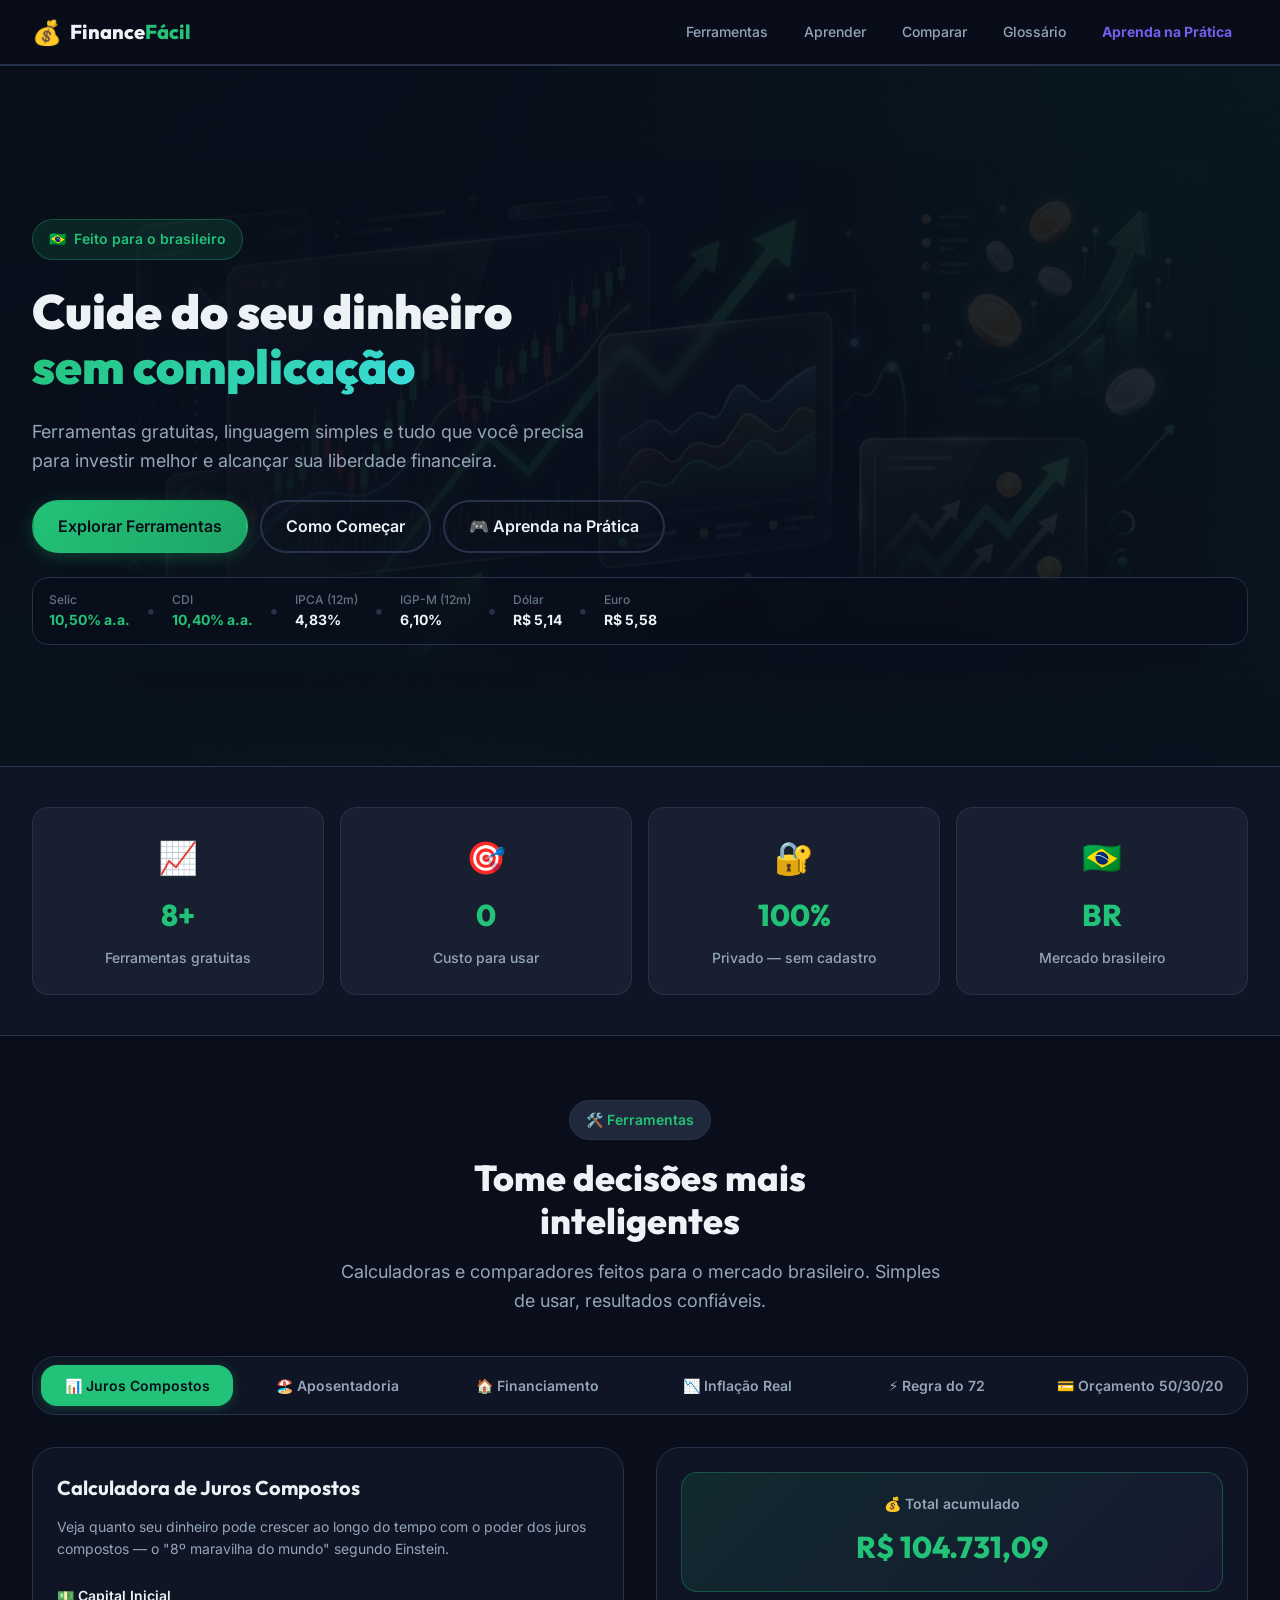
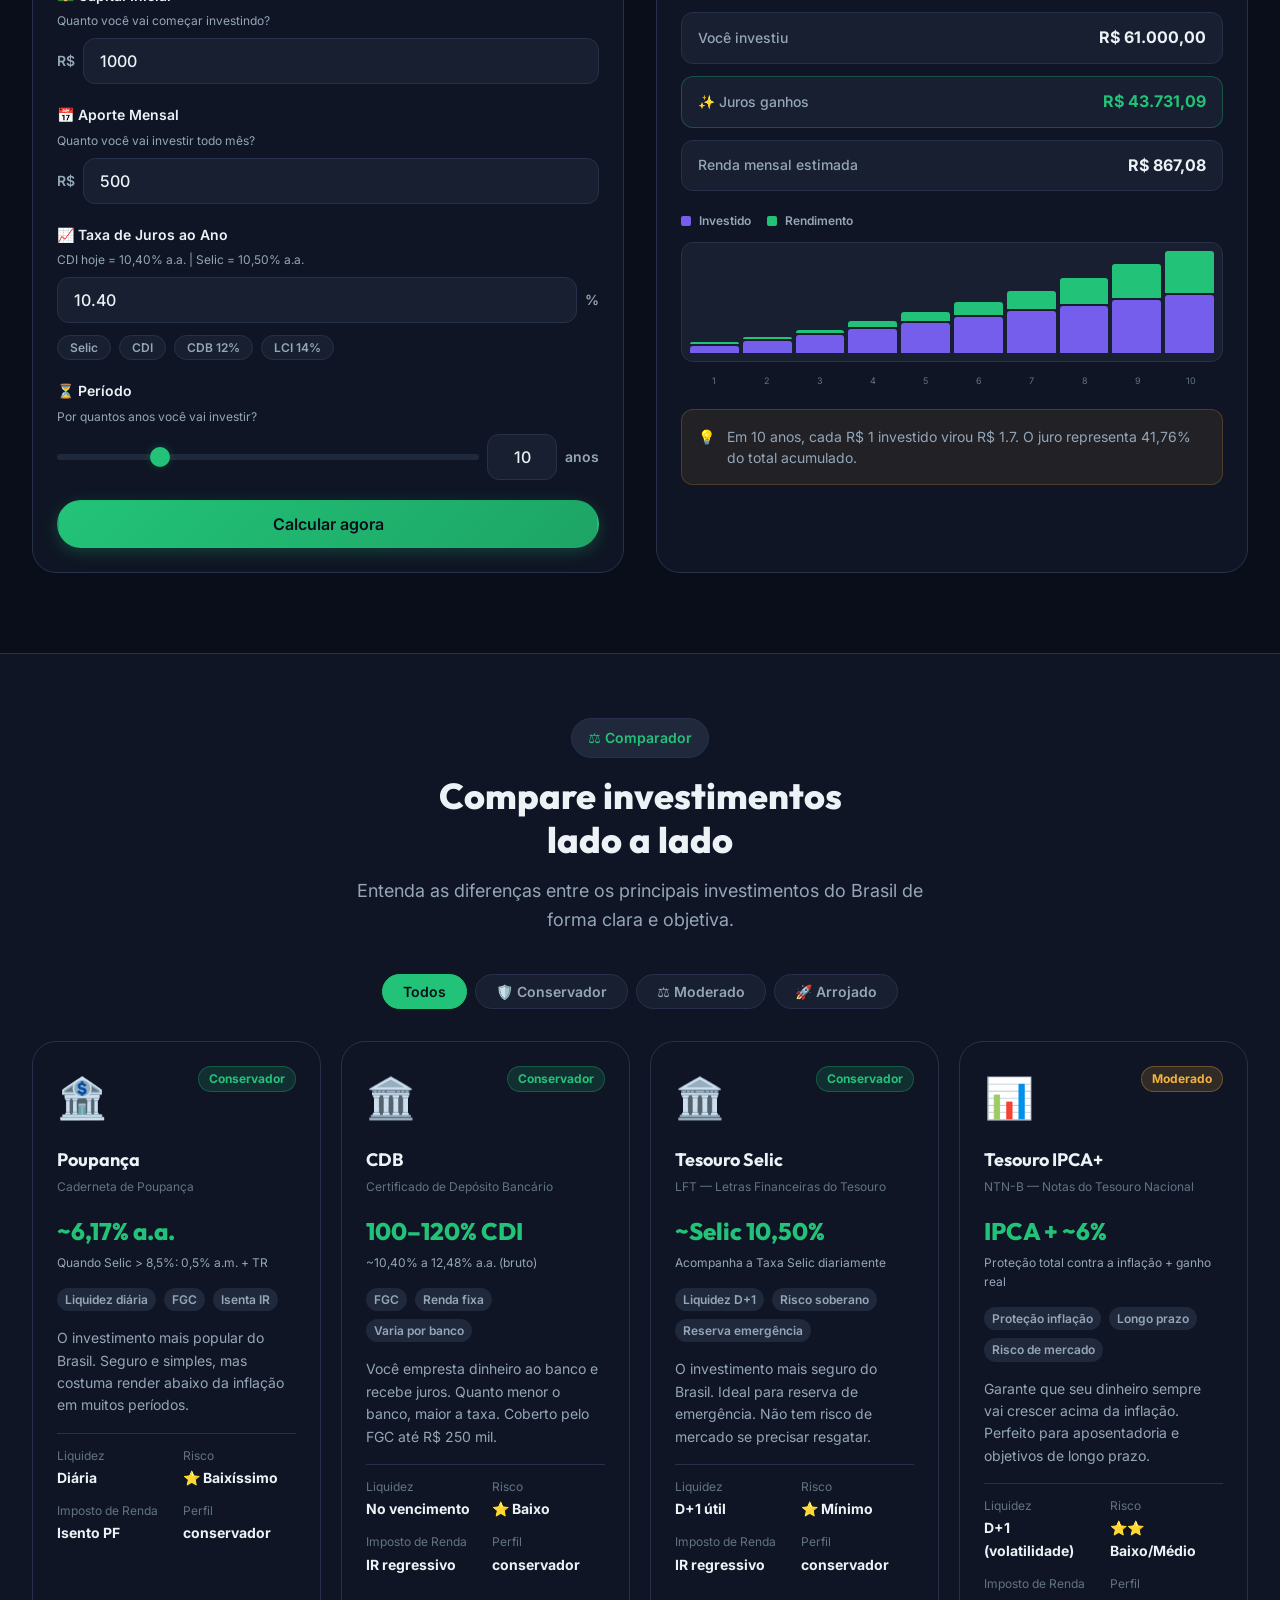
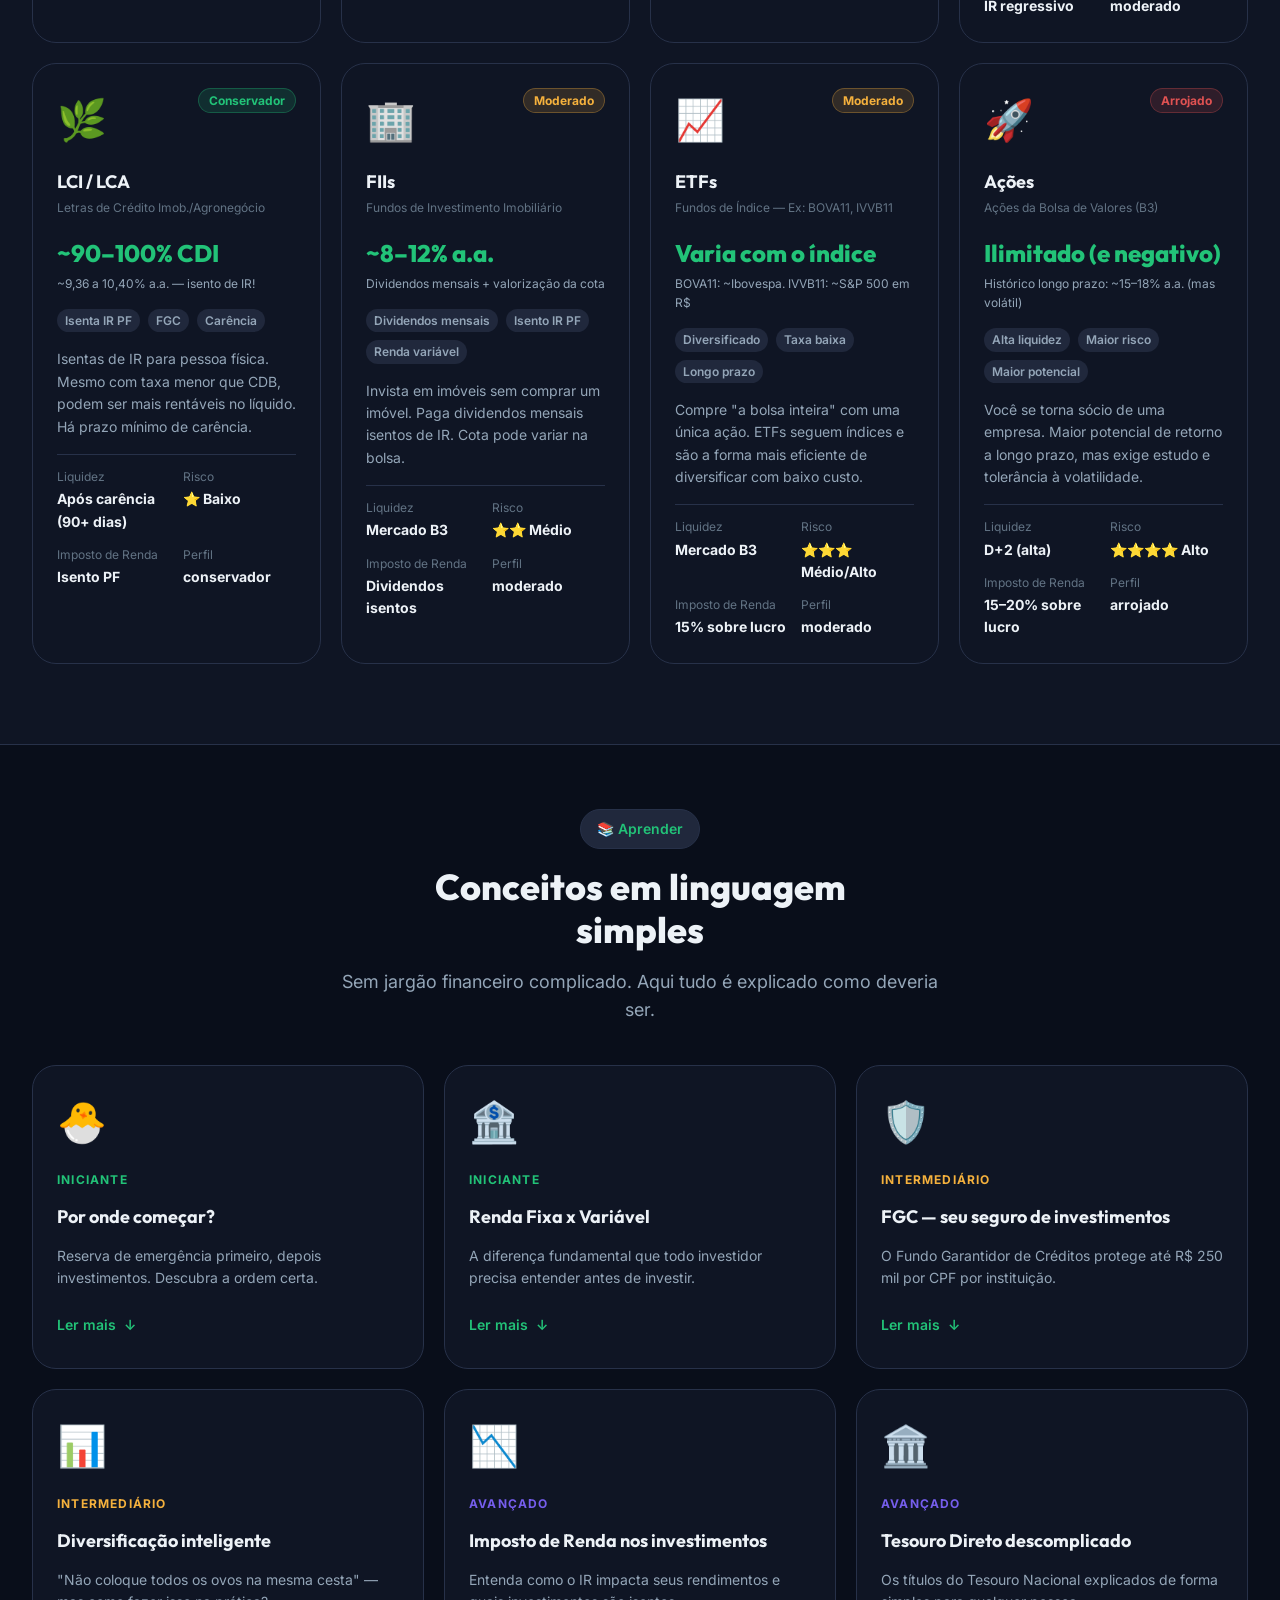
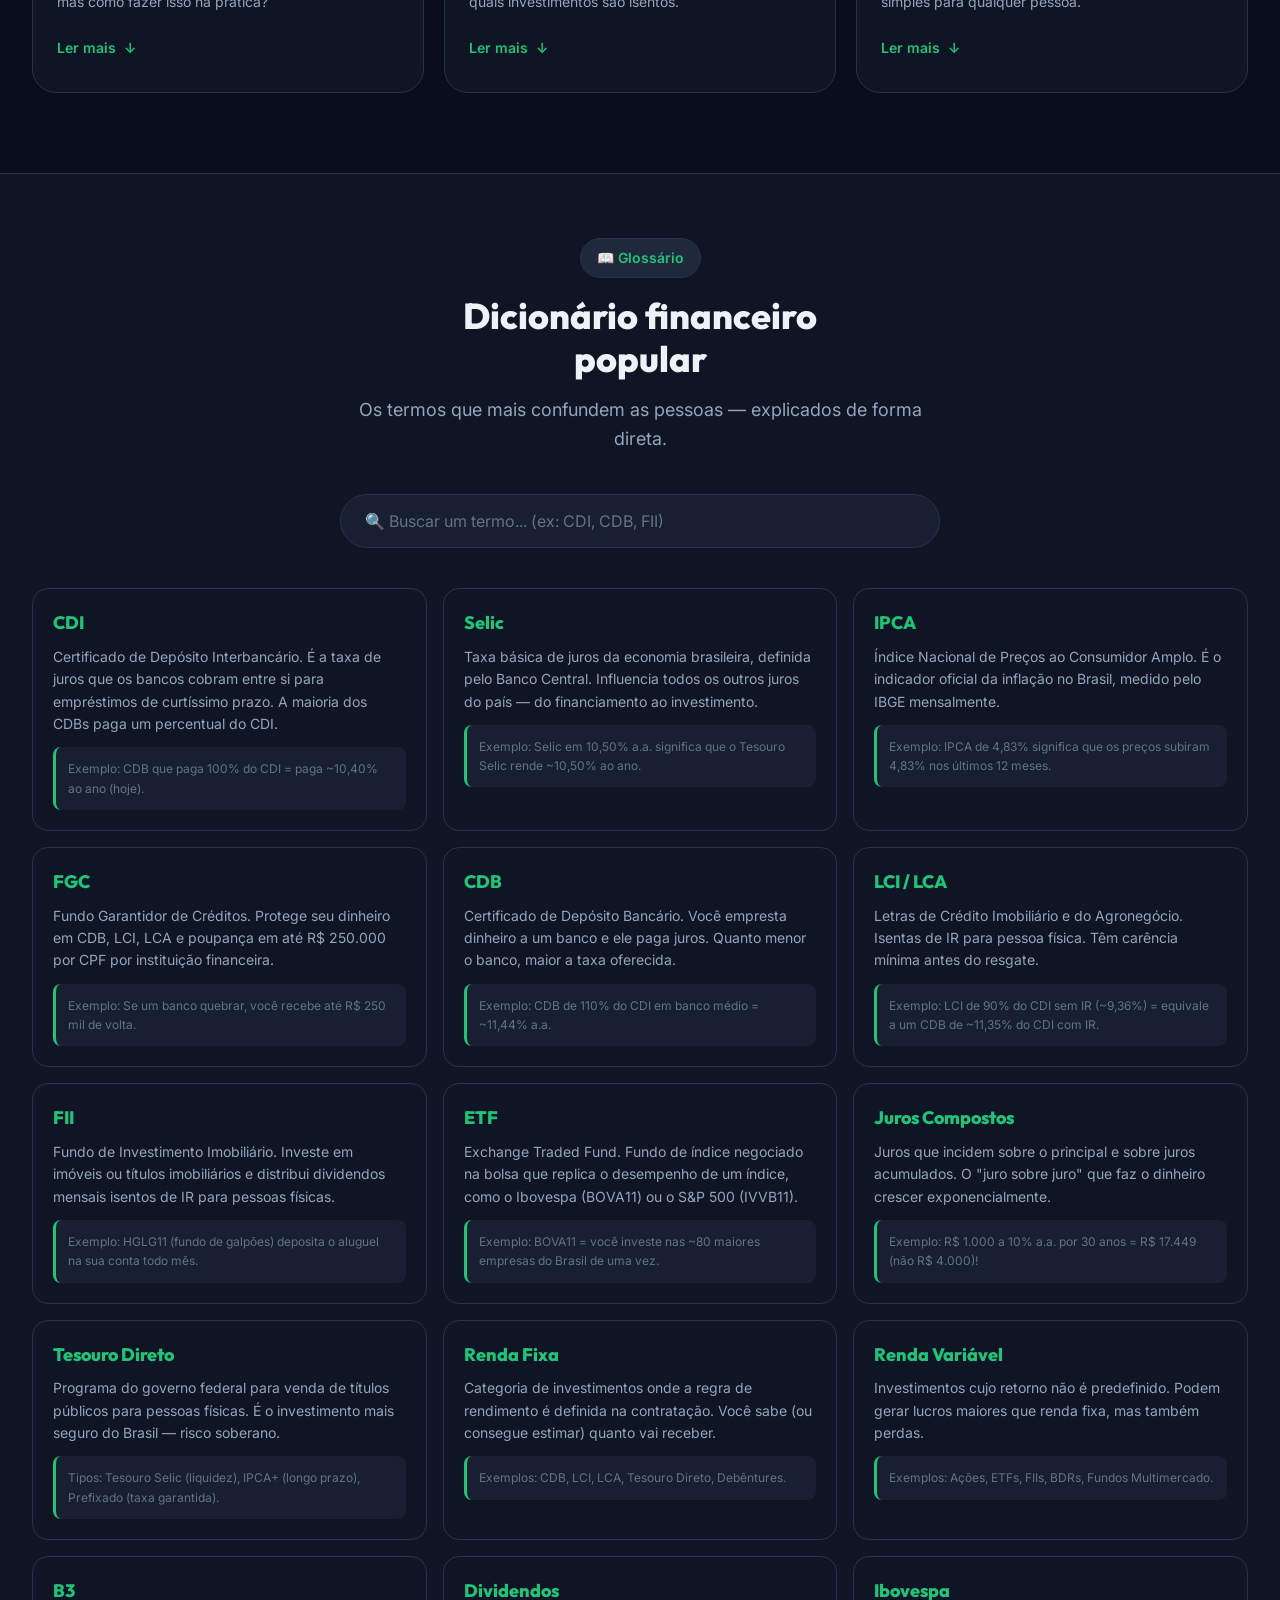
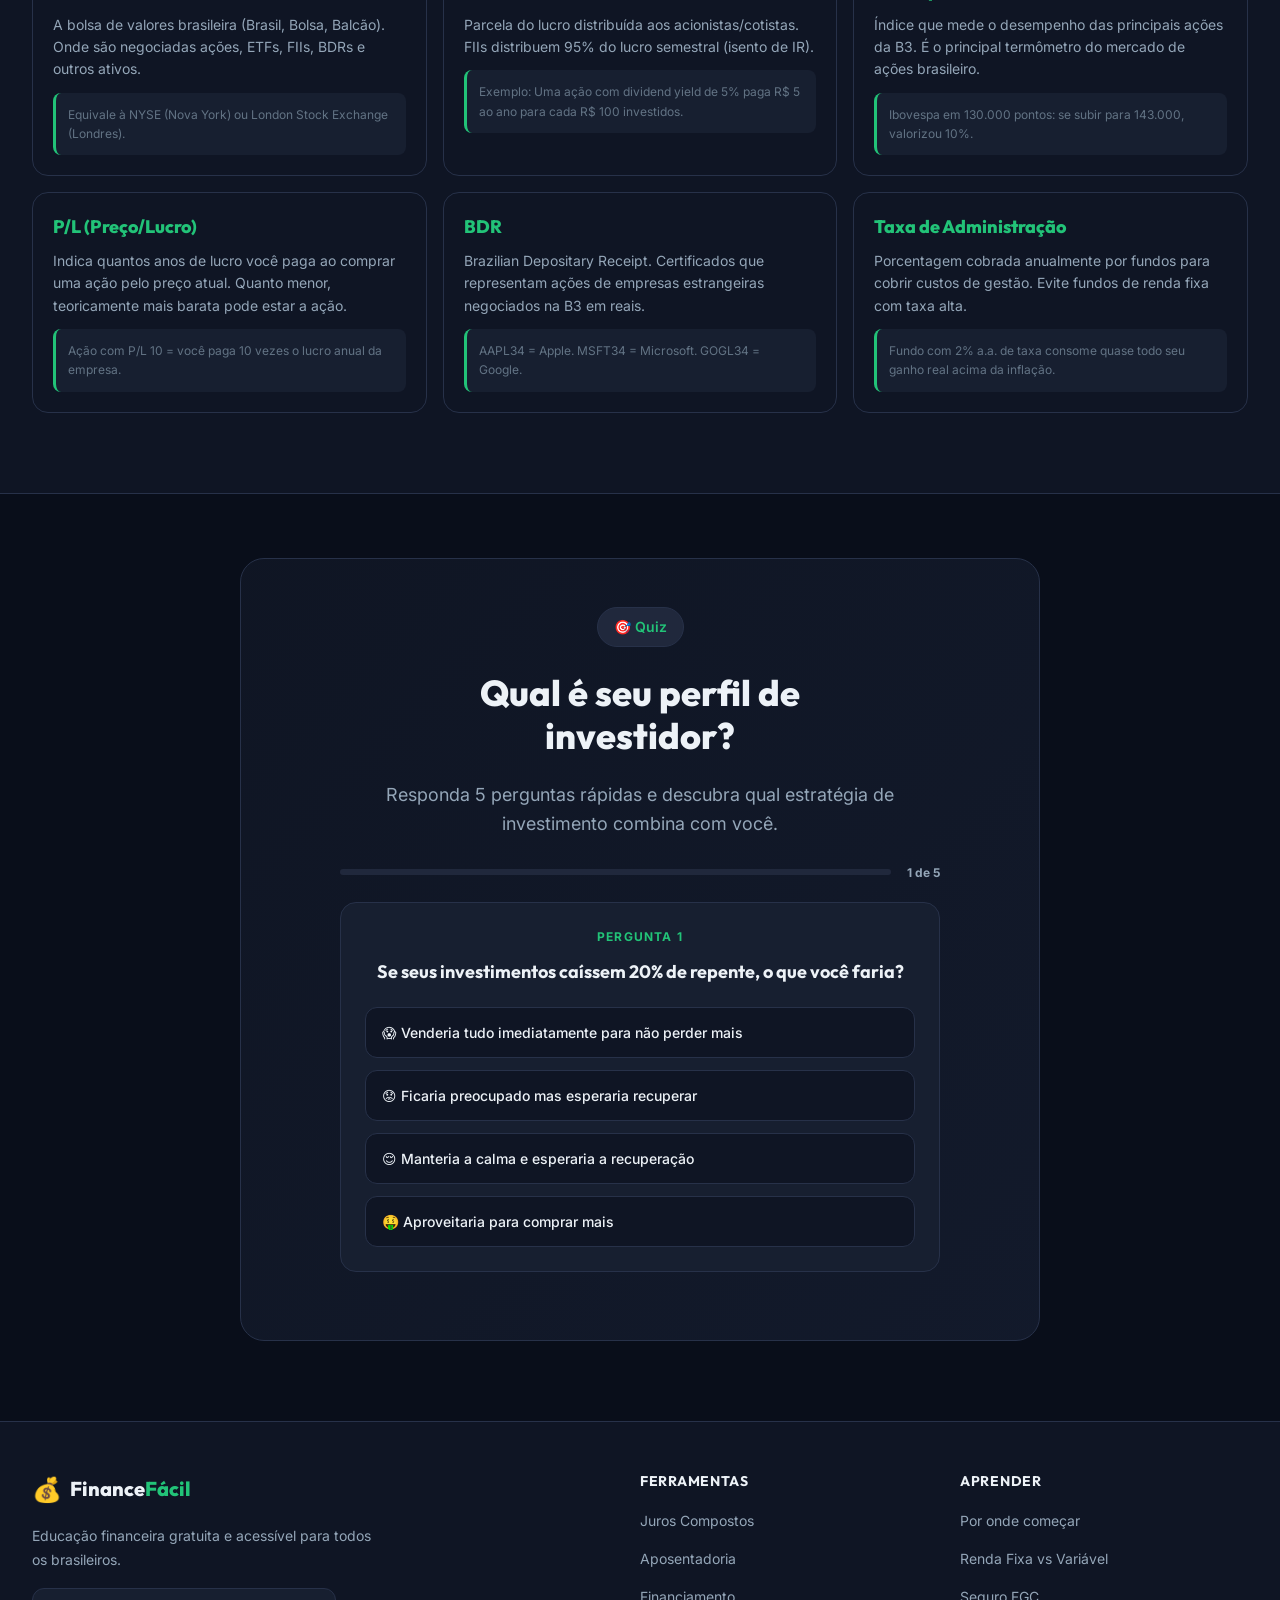
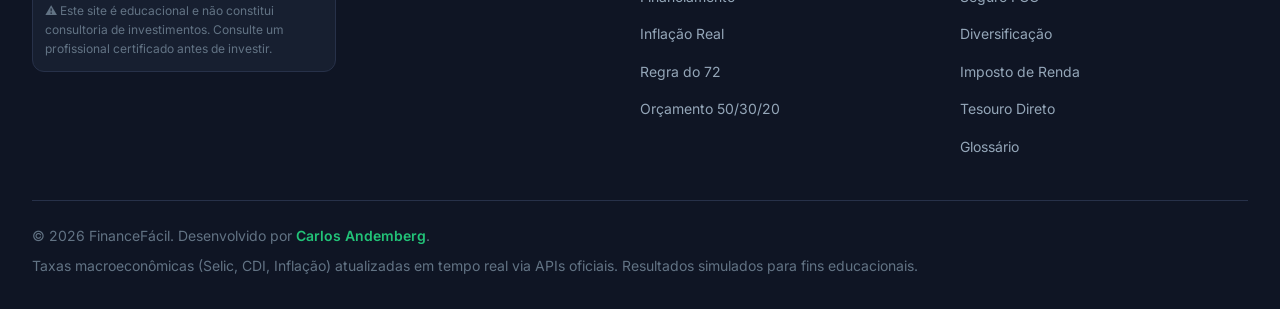
==== commit 26c0ce00: "v2.0" ====
--- a/index.html
+++ b/index.html
@@ -9,16 +9,50 @@
   <meta name="keywords"
     content="finanças pessoais, investimentos, calculadora juros compostos, Tesouro Direto, renda fixa, renda variável, aposentadoria, orçamento familiar" />
   <meta name="theme-color" content="#0a1628" />
+  
+  <!-- SEO & Open Graph -->
+  <meta property="og:type" content="website" />
+  <meta property="og:url" content="https://investebem.carlosandemberg.com.br/" />
   <meta property="og:title" content="FinanceFácil — Invista com Confiança" />
-  <meta property="og:description"
-    content="Ferramentas gratuitas e linguagem simples para você cuidar do seu dinheiro." />
+  <meta property="og:description" content="Ferramentas gratuitas e linguagem simples para você cuidar do seu dinheiro." />
+  <meta property="og:image" content="https://investebem.carlosandemberg.com.br/logo.png" />
+  
+  <!-- Twitter -->
+  <meta property="twitter:card" content="summary_large_image" />
+  <meta property="twitter:url" content="https://investebem.carlosandemberg.com.br/" />
+  <meta property="twitter:title" content="FinanceFácil — Invista com Confiança" />
+  <meta property="twitter:description" content="Ferramentas gratuitas e linguagem simples para você cuidar do seu dinheiro." />
+  <meta property="twitter:image" content="https://investebem.carlosandemberg.com.br/logo.png" />
+
+  <!-- Favicon -->
+  <link rel="icon" type="image/png" href="favicon.png" />
+  <link rel="apple-touch-icon" href="logo.png" />
+
   <title>FinanceFácil — Invista com Confiança</title>
   <link rel="preconnect" href="https://fonts.googleapis.com" />
   <link rel="preconnect" href="https://fonts.gstatic.com" crossorigin />
   <link
     href="https://fonts.googleapis.com/css2?family=Inter:wght@300;400;500;600;700;800;900&family=Outfit:wght@400;600;700;800&display=swap"
     rel="stylesheet" />
-  <link rel="stylesheet" href="styles.css" />
+  <link rel="stylesheet" href="landing.css" />
+  
+  <!-- Structured Data (JSON-LD) -->
+  <script type="application/ld+json">
+  {
+    "@context": "https://schema.org",
+    "@type": "WebApplication",
+    "name": "FinanceFácil",
+    "url": "https://investebem.carlosandemberg.com.br",
+    "description": "Ferramentas financeiras, calculadoras de juros compostos e simuladores de investimento.",
+    "applicationCategory": "FinanceApplication",
+    "operatingSystem": "All",
+    "offers": {
+      "@type": "Offer",
+      "price": "0",
+      "priceCurrency": "BRL"
+    }
+  }
+  </script>
 </head>
 
 <body>
@@ -38,6 +72,7 @@
         <li><a href="#aprender" class="nav-link">Aprender</a></li>
         <li><a href="#comparador" class="nav-link">Comparar</a></li>
         <li><a href="#glossario" class="nav-link">Glossário</a></li>
+        <li><a href="praticar" class="nav-link" style="color: var(--color-accent); font-weight: 700;">Aprenda na Prática</a></li>
       </ul>
 
       <button class="menu-toggle" id="menu-toggle" aria-label="Abrir menu" aria-expanded="false"
@@ -53,6 +88,7 @@
         <li><a href="#aprender" class="mobile-nav-link">📚 Aprender</a></li>
         <li><a href="#comparador" class="mobile-nav-link">⚖️ Comparar</a></li>
         <li><a href="#glossario" class="mobile-nav-link">📖 Glossário</a></li>
+        <li><a href="praticar" class="mobile-nav-link" style="color: var(--color-accent);">🎮 Aprenda na Prática</a></li>
       </ul>
     </div>
   </header>
@@ -74,8 +110,12 @@
           para investir melhor e alcançar sua liberdade financeira.
         </p>
         <div class="hero-actions">
-          <a href="#ferramentas" class="btn btn-primary">Explorar ferramentas</a>
-          <a href="#aprender" class="btn btn-ghost">Como começar →</a>
+          <a href="#ferramentas" class="btn btn-primary"
+            aria-label="Ir para seção de ferramentas de investimento">Explorar Ferramentas</a>
+          <a href="#aprender" class="btn btn-ghost"
+            aria-label="Aprender os conceitos básicos">Como Começar</a>
+          <a href="praticar" class="btn btn-ghost"
+            aria-label="Testar na prática">🎮 Aprenda na Prática</a>
         </div>
 
         <!-- Live Rates Strip -->
--- a/landing.css
+++ b/landing.css
@@ -0,0 +1,1633 @@
+/* ============================================================
+   FinanceFácil — Design System & Styles
+   Mobile-first | Accessible | Dark Theme + Glassmorphism
+   ============================================================ */
+
+/* ── Custom Properties ── */
+:root {
+  /* Colors */
+  --color-bg:           hsl(222, 47%, 7%);
+  --color-bg-card:      hsl(222, 40%, 10%);
+  --color-bg-glass:     hsl(222, 40%, 12%);
+  --color-surface:      hsl(222, 35%, 14%);
+  --color-surface-alt:  hsl(222, 30%, 18%);
+  --color-border:       hsl(222, 30%, 22%);
+  --color-border-glow:  hsl(152, 70%, 40%, 0.35);
+
+  --color-text:         hsl(210, 40%, 95%);
+  --color-text-muted:   hsl(210, 20%, 65%);
+  --color-text-dim:     hsl(210, 15%, 45%);
+
+  --color-primary:      hsl(152, 70%, 45%);
+  --color-primary-dark: hsl(152, 70%, 35%);
+  --color-primary-glow: hsl(152, 70%, 45%, 0.25);
+  --color-accent:       hsl(250, 80%, 65%);
+  --color-accent-warm:  hsl(38, 90%, 60%);
+  --color-negative:     hsl(0, 70%, 60%);
+
+  /* Typography */
+  --font-body:   'Inter', system-ui, sans-serif;
+  --font-heading:'Outfit', 'Inter', system-ui, sans-serif;
+
+  --text-xs:   0.75rem;
+  --text-sm:   0.875rem;
+  --text-base: 1rem;
+  --text-lg:   1.125rem;
+  --text-xl:   1.25rem;
+  --text-2xl:  1.5rem;
+  --text-3xl:  1.875rem;
+  --text-4xl:  2.25rem;
+  --text-5xl:  3rem;
+
+  /* Spacing */
+  --space-1:  0.25rem;
+  --space-2:  0.5rem;
+  --space-3:  0.75rem;
+  --space-4:  1rem;
+  --space-5:  1.25rem;
+  --space-6:  1.5rem;
+  --space-8:  2rem;
+  --space-10: 2.5rem;
+  --space-12: 3rem;
+  --space-16: 4rem;
+  --space-20: 5rem;
+  --space-24: 6rem;
+
+  /* Radii */
+  --radius-sm: 0.5rem;
+  --radius-md: 0.75rem;
+  --radius-lg: 1rem;
+  --radius-xl: 1.5rem;
+  --radius-full: 9999px;
+
+  /* Shadows */
+  --shadow-card: 0 4px 24px hsl(222, 47%, 4%, 0.6);
+  --shadow-glow: 0 0 32px var(--color-primary-glow);
+  --shadow-focus: 0 0 0 3px hsl(152, 70%, 45%, 0.45);
+
+  /* Transitions */
+  --transition-fast: 150ms ease;
+  --transition-base: 250ms ease;
+  --transition-slow: 400ms ease;
+
+  /* Layout */
+  --container-max: 1280px;
+  --nav-height: 4rem;
+}
+
+/* ── Reset & Base ── */
+*, *::before, *::after { box-sizing: border-box; margin: 0; padding: 0; }
+
+html {
+  scroll-behavior: smooth;
+  font-size: 16px;
+  overflow-x: hidden;
+}
+
+@media (prefers-reduced-motion: reduce) {
+  html { scroll-behavior: auto; }
+  *, *::before, *::after { animation-duration: 0.01ms !important; transition-duration: 0.01ms !important; }
+}
+
+body {
+  font-family: var(--font-body);
+  background-color: var(--color-bg);
+  color: var(--color-text);
+  line-height: 1.6;
+  min-height: 100dvh;
+  -webkit-font-smoothing: antialiased;
+  overflow-x: hidden;
+}
+
+img, video { max-width: 100%; height: auto; display: block; }
+a { color: inherit; text-decoration: none; }
+ul, ol { list-style: none; }
+button { font-family: inherit; cursor: pointer; border: none; background: none; }
+input, select, textarea { font-family: inherit; }
+fieldset { border: none; }
+legend { font-family: inherit; }
+
+/* ── Accessibility ── */
+.skip-link {
+  position: absolute;
+  top: -100%;
+  left: var(--space-4);
+  z-index: 10000;
+  padding: var(--space-3) var(--space-6);
+  background: var(--color-primary);
+  color: var(--color-bg);
+  border-radius: var(--radius-md);
+  font-weight: 600;
+  transition: top var(--transition-fast);
+}
+.skip-link:focus { top: var(--space-4); }
+
+.sr-only {
+  position: absolute;
+  width: 1px; height: 1px;
+  padding: 0; margin: -1px;
+  overflow: hidden;
+  clip: rect(0,0,0,0);
+  white-space: nowrap;
+  border: 0;
+}
+
+/* Focus styles */
+:focus-visible {
+  outline: 2px solid var(--color-primary);
+  outline-offset: 3px;
+  border-radius: 4px;
+}
+
+/* ── Layout ── */
+.container {
+  width: 100%;
+  max-width: var(--container-max);
+  margin-inline: auto;
+  padding-inline: var(--space-4);
+}
+
+@media (min-width: 640px)  { .container { padding-inline: var(--space-6); } }
+@media (min-width: 1024px) { .container { padding-inline: var(--space-8); } }
+
+/* ── Header / Nav ── */
+.site-header {
+  position: sticky;
+  top: 0;
+  z-index: 100;
+  background: hsl(222, 47%, 7%, 0.85);
+  backdrop-filter: blur(20px);
+  -webkit-backdrop-filter: blur(20px);
+  border-bottom: 1px solid var(--color-border);
+}
+
+.navbar {
+  display: flex;
+  align-items: center;
+  justify-content: space-between;
+  height: var(--nav-height);
+  max-width: var(--container-max);
+  margin-inline: auto;
+  padding-inline: var(--space-4);
+  gap: var(--space-4);
+}
+
+@media (min-width: 640px) { .navbar { padding-inline: var(--space-6); } }
+@media (min-width: 1024px) { .navbar { padding-inline: var(--space-8); } }
+
+/* Logo */
+.logo {
+  display: flex;
+  align-items: center;
+  gap: var(--space-2);
+  font-family: var(--font-heading);
+  font-size: var(--text-xl);
+  font-weight: 800;
+  flex-shrink: 0;
+}
+.logo-icon { font-size: 1.5rem; }
+.logo-text { color: var(--color-text); }
+.logo-accent { color: var(--color-primary); }
+
+/* Nav Links (desktop) */
+.nav-links {
+  display: none;
+  align-items: center;
+  gap: var(--space-1);
+}
+@media (min-width: 768px) { .nav-links { display: flex; } }
+
+.nav-link {
+  padding: var(--space-2) var(--space-4);
+  border-radius: var(--radius-full);
+  font-size: var(--text-sm);
+  font-weight: 500;
+  color: var(--color-text-muted);
+  transition: color var(--transition-fast), background var(--transition-fast);
+}
+.nav-link:hover, .nav-link:focus-visible {
+  color: var(--color-text);
+  background: var(--color-surface-alt);
+}
+
+/* Mobile Menu Toggle */
+.menu-toggle {
+  display: flex;
+  align-items: center;
+  justify-content: center;
+  width: 2.5rem; height: 2.5rem;
+  border-radius: var(--radius-sm);
+  color: var(--color-text);
+  transition: background var(--transition-fast);
+}
+.menu-toggle:hover { background: var(--color-surface-alt); }
+@media (min-width: 768px) { .menu-toggle { display: none; } }
+
+.hamburger {
+  position: relative;
+  display: block;
+  width: 1.25rem; height: 2px;
+  background: currentColor;
+  border-radius: 2px;
+  transition: background var(--transition-fast);
+}
+.hamburger::before,
+.hamburger::after {
+  content: '';
+  position: absolute;
+  left: 0;
+  width: 100%; height: 2px;
+  background: currentColor;
+  border-radius: 2px;
+  transition: transform var(--transition-base);
+}
+.hamburger::before { top: -6px; }
+.hamburger::after  { bottom: -6px; }
+
+.menu-toggle[aria-expanded="true"] .hamburger { background: transparent; }
+.menu-toggle[aria-expanded="true"] .hamburger::before { transform: translateY(6px) rotate(45deg); }
+.menu-toggle[aria-expanded="true"] .hamburger::after  { transform: translateY(-6px) rotate(-45deg); }
+
+/* Mobile Menu */
+.mobile-menu {
+  background: var(--color-bg-card);
+  border-bottom: 1px solid var(--color-border);
+  overflow: hidden;
+  max-height: 0;
+  transition: max-height var(--transition-slow);
+}
+.mobile-menu:not([inert]) { max-height: 400px; }
+.mobile-menu ul { padding: var(--space-4); display: flex; flex-direction: column; gap: var(--space-2); }
+
+.mobile-nav-link {
+  display: block;
+  padding: var(--space-3) var(--space-4);
+  border-radius: var(--radius-md);
+  font-weight: 500;
+  color: var(--color-text);
+  transition: background var(--transition-fast);
+}
+.mobile-nav-link:hover { background: var(--color-surface-alt); }
+
+/* ── Hero ── */
+.hero {
+  position: relative;
+  min-height: min(100dvh, 700px);
+  display: flex;
+  align-items: center;
+  overflow: hidden;
+  padding-block: var(--space-24) var(--space-16);
+}
+
+.hero-bg {
+  position: absolute;
+  inset: 0;
+  background-image: url('hero-bg.png');
+  background-size: cover;
+  background-position: center;
+  opacity: 0.18;
+  z-index: 0;
+}
+.hero-bg::after {
+  content: '';
+  position: absolute;
+  inset: 0;
+  background: linear-gradient(
+    135deg,
+    hsl(222, 47%, 7%, 0.9) 0%,
+    hsl(222, 47%, 7%, 0.5) 50%,
+    hsl(152, 70%, 15%, 0.4) 100%
+  );
+}
+
+.hero-content {
+  position: relative;
+  z-index: 1;
+  width: 100%;
+  max-width: var(--container-max);
+  margin-inline: auto;
+  padding-inline: var(--space-4);
+  display: flex;
+  flex-direction: column;
+  align-items: flex-start;
+  gap: var(--space-6);
+}
+
+@media (min-width: 640px)  { .hero-content { padding-inline: var(--space-6); } }
+@media (min-width: 1024px) { .hero-content { padding-inline: var(--space-8); } }
+
+.hero-badge {
+  display: inline-flex;
+  align-items: center;
+  gap: var(--space-2);
+  padding: var(--space-2) var(--space-4);
+  background: hsl(152, 70%, 45%, 0.12);
+  border: 1px solid hsl(152, 70%, 45%, 0.3);
+  border-radius: var(--radius-full);
+  font-size: var(--text-sm);
+  font-weight: 600;
+  color: var(--color-primary);
+  animation: fadeInDown 0.6s ease both;
+}
+
+.hero-title {
+  font-family: var(--font-heading);
+  font-size: clamp(var(--text-3xl), 6vw, var(--text-5xl));
+  font-weight: 900;
+  line-height: 1.15;
+  color: var(--color-text);
+  animation: fadeInDown 0.6s 0.1s ease both;
+}
+
+.hero-highlight {
+  background: linear-gradient(135deg, var(--color-primary), hsl(180, 70%, 55%));
+  -webkit-background-clip: text;
+  -webkit-text-fill-color: transparent;
+  background-clip: text;
+}
+
+.hero-description {
+  max-width: 52ch;
+  font-size: var(--text-lg);
+  color: var(--color-text-muted);
+  animation: fadeInDown 0.6s 0.2s ease both;
+}
+
+.hero-actions {
+  display: flex;
+  flex-wrap: wrap;
+  gap: var(--space-3);
+  animation: fadeInDown 0.6s 0.3s ease both;
+}
+
+/* Rates Strip */
+.rates-strip {
+  width: 100%;
+  background: hsl(222, 47%, 7%, 0.6);
+  backdrop-filter: blur(12px);
+  border: 1px solid var(--color-border);
+  border-radius: var(--radius-lg);
+  padding: var(--space-3) var(--space-4);
+  overflow-x: auto;
+  animation: fadeInDown 0.6s 0.4s ease both;
+  -ms-overflow-style: none;
+  scrollbar-width: none;
+}
+.rates-strip::-webkit-scrollbar { display: none; }
+
+.rates-inner {
+  display: flex;
+  align-items: center;
+  gap: var(--space-4);
+  white-space: nowrap;
+  min-width: max-content;
+}
+
+.rate-item {
+  display: flex;
+  flex-direction: column;
+  gap: 0;
+}
+.rate-label { font-size: var(--text-xs); color: var(--color-text-dim); font-weight: 500; }
+.rate-value { font-size: var(--text-sm); font-weight: 700; color: var(--color-text); }
+.rate-value.positive { color: var(--color-primary); }
+.rate-divider { color: var(--color-border); font-size: var(--text-lg); }
+
+/* ── Buttons ── */
+.btn {
+  display: inline-flex;
+  align-items: center;
+  justify-content: center;
+  gap: var(--space-2);
+  padding: var(--space-3) var(--space-6);
+  border-radius: var(--radius-full);
+  font-size: var(--text-base);
+  font-weight: 600;
+  transition: all var(--transition-base);
+  white-space: nowrap;
+  cursor: pointer;
+  border: 2px solid transparent;
+  text-decoration: none;
+}
+
+.btn-primary {
+  background: linear-gradient(135deg, var(--color-primary), hsl(152, 70%, 38%));
+  color: hsl(222, 47%, 7%);
+  box-shadow: 0 4px 16px var(--color-primary-glow);
+}
+.btn-primary:hover, .btn-primary:focus-visible {
+  transform: translateY(-2px);
+  box-shadow: 0 8px 24px var(--color-primary-glow);
+  filter: brightness(1.1);
+}
+.btn-primary:active { transform: translateY(0); }
+
+.btn-ghost {
+  color: var(--color-text);
+  border-color: var(--color-border);
+  background: transparent;
+}
+.btn-ghost:hover, .btn-ghost:focus-visible {
+  background: var(--color-surface-alt);
+  border-color: var(--color-text-muted);
+  transform: translateY(-2px);
+}
+
+.btn-full { width: 100%; }
+
+/* ── Quick Stats ── */
+.quick-stats {
+  padding-block: var(--space-10);
+  background: var(--color-bg-card);
+  border-block: 1px solid var(--color-border);
+}
+
+.stats-grid {
+  display: grid;
+  grid-template-columns: repeat(2, 1fr);
+  gap: var(--space-4);
+}
+@media (min-width: 640px)  { .stats-grid { grid-template-columns: repeat(4, 1fr); } }
+
+.stat-card {
+  display: flex;
+  flex-direction: column;
+  align-items: center;
+  text-align: center;
+  gap: var(--space-2);
+  padding: var(--space-6);
+  background: var(--color-surface);
+  border-radius: var(--radius-lg);
+  border: 1px solid var(--color-border);
+  transition: transform var(--transition-base), border-color var(--transition-base);
+}
+.stat-card:hover {
+  transform: translateY(-4px);
+  border-color: var(--color-border-glow);
+}
+
+.stat-icon { font-size: 2rem; }
+.stat-number {
+  font-family: var(--font-heading);
+  font-size: var(--text-3xl);
+  font-weight: 800;
+  color: var(--color-primary);
+}
+.stat-label {
+  font-size: var(--text-sm);
+  color: var(--color-text-muted);
+  font-weight: 500;
+}
+
+/* ── Section Common ── */
+.section-header {
+  text-align: center;
+  margin-bottom: var(--space-10);
+  display: flex;
+  flex-direction: column;
+  align-items: center;
+  gap: var(--space-4);
+}
+
+.section-badge {
+  display: inline-flex;
+  align-items: center;
+  gap: var(--space-2);
+  padding: var(--space-2) var(--space-4);
+  background: var(--color-surface-alt);
+  border: 1px solid var(--color-border);
+  border-radius: var(--radius-full);
+  font-size: var(--text-sm);
+  font-weight: 600;
+  color: var(--color-primary);
+}
+
+.section-title {
+  font-family: var(--font-heading);
+  font-size: clamp(var(--text-2xl), 4vw, var(--text-4xl));
+  font-weight: 800;
+  color: var(--color-text);
+  max-width: 20ch;
+  line-height: 1.2;
+}
+
+.section-description {
+  font-size: var(--text-lg);
+  color: var(--color-text-muted);
+  max-width: 55ch;
+}
+
+/* ── Tools Section ── */
+.tools-section {
+  padding-block: var(--space-16) var(--space-20);
+}
+
+/* Tab Buttons */
+.tool-tabs {
+  display: flex;
+  gap: var(--space-2);
+  flex-wrap: wrap;
+  margin-bottom: var(--space-8);
+  background: var(--color-bg-card);
+  border: 1px solid var(--color-border);
+  border-radius: var(--radius-xl);
+  padding: var(--space-2);
+}
+
+.tab-btn {
+  flex: 1;
+  min-width: fit-content;
+  padding: var(--space-3) var(--space-4);
+  border-radius: var(--radius-lg);
+  font-size: var(--text-sm);
+  font-weight: 600;
+  color: var(--color-text-muted);
+  transition: all var(--transition-fast);
+  white-space: nowrap;
+}
+.tab-btn:hover { color: var(--color-text); background: var(--color-surface-alt); }
+.tab-btn.active, .tab-btn[aria-selected="true"] {
+  background: var(--color-primary);
+  color: hsl(222, 47%, 7%);
+  box-shadow: 0 2px 12px var(--color-primary-glow);
+}
+
+/* Tab Panels */
+.tab-panel { display: none; }
+.tab-panel.active, .tab-panel:not([hidden]) { display: block; }
+
+/* Calculator Grid */
+.calculator-grid {
+  display: grid;
+  grid-template-columns: 1fr;
+  gap: var(--space-6);
+}
+@media (min-width: 900px) {
+  .calculator-grid { grid-template-columns: 1fr 1fr; gap: var(--space-8); }
+}
+
+/* Form Area */
+.calc-form-area {
+  background: var(--color-bg-card);
+  border: 1px solid var(--color-border);
+  border-radius: var(--radius-xl);
+  padding: var(--space-6);
+  display: flex;
+  flex-direction: column;
+  gap: var(--space-6);
+}
+
+.calc-header { display: flex; flex-direction: column; gap: var(--space-3); }
+.calc-title {
+  font-family: var(--font-heading);
+  font-size: var(--text-xl);
+  font-weight: 700;
+  color: var(--color-text);
+}
+.calc-description { font-size: var(--text-sm); color: var(--color-text-muted); line-height: 1.6; }
+
+.calc-form { display: flex; flex-direction: column; gap: var(--space-5); }
+
+/* Form Groups */
+.form-group { display: flex; flex-direction: column; gap: var(--space-2); }
+
+.form-label {
+  font-size: var(--text-sm);
+  font-weight: 600;
+  color: var(--color-text);
+  display: flex;
+  flex-direction: column;
+  gap: var(--space-1);
+}
+.form-hint { font-weight: 400; font-size: var(--text-xs); color: var(--color-text-muted); }
+
+.input-group {
+  display: flex;
+  align-items: center;
+  gap: var(--space-2);
+}
+
+.form-input {
+  flex: 1;
+  min-width: 0;
+  padding: var(--space-3) var(--space-4);
+  background: var(--color-surface);
+  border: 1.5px solid var(--color-border);
+  border-radius: var(--radius-md);
+  color: var(--color-text);
+  font-size: var(--text-base);
+  font-weight: 500;
+  transition: border-color var(--transition-fast), box-shadow var(--transition-fast);
+  appearance: textfield;
+  -moz-appearance: textfield;
+}
+.form-input::-webkit-inner-spin-button,
+.form-input::-webkit-outer-spin-button { -webkit-appearance: none; }
+.form-input:focus {
+  outline: none;
+  border-color: var(--color-primary);
+  box-shadow: var(--shadow-focus);
+}
+
+.input-prefix, .input-suffix {
+  font-size: var(--text-sm);
+  font-weight: 600;
+  color: var(--color-text-muted);
+  flex-shrink: 0;
+}
+
+/* Range Slider */
+.range-slider {
+  flex: 2;
+  height: 6px;
+  appearance: none;
+  background: var(--color-surface-alt);
+  border-radius: var(--radius-full);
+  outline: none;
+  cursor: pointer;
+}
+.range-slider::-webkit-slider-thumb {
+  appearance: none;
+  width: 20px; height: 20px;
+  border-radius: 50%;
+  background: var(--color-primary);
+  box-shadow: 0 0 8px var(--color-primary-glow);
+  cursor: pointer;
+  transition: transform var(--transition-fast);
+}
+.range-slider::-webkit-slider-thumb:hover { transform: scale(1.2); }
+.range-slider::-moz-range-thumb {
+  width: 20px; height: 20px;
+  border-radius: 50%;
+  background: var(--color-primary);
+  border: none;
+  cursor: pointer;
+}
+
+.range-display { max-width: 70px; text-align: center; }
+
+/* Quick Rate Buttons */
+.quick-rates {
+  display: flex;
+  flex-wrap: wrap;
+  gap: var(--space-2);
+  margin-top: var(--space-1);
+}
+.quick-rate-btn {
+  padding: var(--space-1) var(--space-3);
+  background: var(--color-surface);
+  border: 1px solid var(--color-border);
+  border-radius: var(--radius-full);
+  font-size: var(--text-xs);
+  font-weight: 600;
+  color: var(--color-text-muted);
+  transition: all var(--transition-fast);
+}
+.quick-rate-btn:hover, .quick-rate-btn:focus-visible {
+  background: var(--color-primary-glow);
+  border-color: var(--color-primary);
+  color: var(--color-primary);
+}
+
+/* Radio Group */
+.radio-group { display: flex; flex-direction: column; gap: var(--space-3); }
+.radio-label {
+  display: flex;
+  align-items: center;
+  gap: var(--space-3);
+  cursor: pointer;
+  font-size: var(--text-sm);
+  font-weight: 500;
+  color: var(--color-text);
+  padding: var(--space-3) var(--space-4);
+  background: var(--color-surface);
+  border: 1.5px solid var(--color-border);
+  border-radius: var(--radius-md);
+  transition: border-color var(--transition-fast), background var(--transition-fast);
+}
+.radio-label:has(input:checked) {
+  border-color: var(--color-primary);
+  background: hsl(152, 70%, 45%, 0.08);
+}
+.radio-label input[type="radio"] { display: none; }
+.radio-custom {
+  width: 18px; height: 18px;
+  border-radius: 50%;
+  border: 2px solid var(--color-border);
+  position: relative;
+  flex-shrink: 0;
+  transition: border-color var(--transition-fast);
+}
+.radio-label:has(input:checked) .radio-custom { border-color: var(--color-primary); }
+.radio-label:has(input:checked) .radio-custom::after {
+  content: '';
+  position: absolute;
+  inset: 3px;
+  background: var(--color-primary);
+  border-radius: 50%;
+}
+
+/* Form Fieldset */
+.form-fieldset { display: flex; flex-direction: column; gap: var(--space-3); }
+.form-legend {
+  font-size: var(--text-sm);
+  font-weight: 700;
+  color: var(--color-primary);
+  margin-bottom: var(--space-3);
+}
+
+/* Expense Items */
+.expense-list { display: flex; flex-direction: column; gap: var(--space-3); }
+.expense-item { display: flex; flex-direction: column; gap: var(--space-2); }
+.expense-label { font-size: var(--text-xs); font-weight: 600; color: var(--color-text-muted); }
+
+/* Pulse animation para o Simulador */
+@keyframes pulseGlow {
+  0% { box-shadow: 0 0 0 0 rgba(46, 204, 113, 0.7); }
+  70% { box-shadow: 0 0 0 10px rgba(46, 204, 113, 0); }
+  100% { box-shadow: 0 0 0 0 rgba(46, 204, 113, 0); }
+}
+
+.pulse {
+  animation: pulseGlow 2s infinite;
+}
+
+/* ── Components: Forms ── */
+.calc-results-area {
+  background: var(--color-bg-card);
+  border: 1px solid var(--color-border);
+  border-radius: var(--radius-xl);
+  padding: var(--space-6);
+  display: flex;
+  flex-direction: column;
+  gap: var(--space-5);
+}
+
+.result-card {
+  background: var(--color-surface);
+  border: 1px solid var(--color-border);
+  border-radius: var(--radius-lg);
+  padding: var(--space-5);
+}
+
+.result-card.main-result {
+  background: linear-gradient(135deg,
+    hsl(152, 70%, 45%, 0.12),
+    hsl(250, 80%, 65%, 0.06)
+  );
+  border-color: hsl(152, 70%, 45%, 0.3);
+  text-align: center;
+}
+
+.result-label {
+  font-size: var(--text-sm);
+  font-weight: 600;
+  color: var(--color-text-muted);
+  margin-bottom: var(--space-2);
+}
+.result-value {
+  font-family: var(--font-heading);
+  font-size: clamp(var(--text-2xl), 4vw, var(--text-3xl));
+  font-weight: 800;
+  color: var(--color-primary);
+}
+
+.results-breakdown { display: flex; flex-direction: column; gap: var(--space-3); }
+
+.result-item {
+  display: flex;
+  justify-content: space-between;
+  align-items: center;
+  padding: var(--space-3) var(--space-4);
+  background: var(--color-surface);
+  border-radius: var(--radius-md);
+  border: 1px solid var(--color-border);
+  gap: var(--space-4);
+}
+.result-item.highlight { border-color: hsl(152, 70%, 45%, 0.3); }
+
+.result-item-label { font-size: var(--text-sm); color: var(--color-text-muted); font-weight: 500; }
+.result-item-value { font-weight: 700; font-size: var(--text-base); white-space: nowrap; }
+.result-item-value.positive { color: var(--color-primary); }
+.result-item-value.negative { color: var(--color-negative); }
+
+/* Bar Chart */
+.chart-container { display: flex; flex-direction: column; gap: var(--space-3); }
+.chart-legend {
+  display: flex;
+  gap: var(--space-4);
+  font-size: var(--text-xs);
+  font-weight: 600;
+}
+.legend-item { display: flex; align-items: center; gap: var(--space-2); color: var(--color-text-muted); }
+.legend-dot {
+  width: 10px; height: 10px;
+  border-radius: 2px;
+}
+.legend-item.invested .legend-dot { background: var(--color-accent); }
+.legend-item.earned .legend-dot { background: var(--color-primary); }
+
+.bar-chart {
+  display: flex;
+  align-items: flex-end;
+  gap: 4px;
+  height: 120px;
+  padding: var(--space-2);
+  background: var(--color-surface);
+  border-radius: var(--radius-md);
+  border: 1px solid var(--color-border);
+  overflow: hidden;
+}
+
+.chart-bar-group {
+  display: flex;
+  flex-direction: column;
+  align-items: center;
+  justify-content: flex-end;
+  flex: 1;
+  height: 100%;
+  gap: 2px;
+}
+
+.chart-bar {
+  width: 100%;
+  border-radius: 3px 3px 0 0;
+  transition: height 0.5s ease;
+  min-height: 2px;
+}
+.chart-bar.invested { background: var(--color-accent); }
+.chart-bar.earned { background: var(--color-primary); }
+
+.chart-years {
+  display: flex;
+  gap: 4px;
+  padding-inline: var(--space-2);
+  font-size: 9px;
+  color: var(--color-text-dim);
+}
+.chart-years span { flex: 1; text-align: center; }
+
+/* Result Tip */
+.result-tip {
+  display: flex;
+  gap: var(--space-3);
+  align-items: flex-start;
+  padding: var(--space-4);
+  background: hsl(38, 90%, 60%, 0.08);
+  border: 1px solid hsl(38, 90%, 60%, 0.2);
+  border-radius: var(--radius-md);
+  font-size: var(--text-sm);
+  color: var(--color-text-muted);
+  line-height: 1.5;
+}
+
+/* Independence Meter */
+.independence-meter {
+  display: flex;
+  flex-direction: column;
+  gap: var(--space-3);
+}
+.meter-label {
+  font-size: var(--text-sm);
+  font-weight: 600;
+  color: var(--color-text-muted);
+}
+.meter-track {
+  height: 12px;
+  background: var(--color-surface-alt);
+  border-radius: var(--radius-full);
+  overflow: hidden;
+}
+.meter-fill {
+  height: 100%;
+  width: 0%;
+  background: linear-gradient(90deg, var(--color-accent), var(--color-primary));
+  border-radius: var(--radius-full);
+  transition: width 1s ease;
+}
+.meter-labels {
+  display: flex;
+  justify-content: space-between;
+  font-size: var(--text-xs);
+  color: var(--color-text-dim);
+}
+
+/* Comparison Cards */
+.comparison-cards {
+  display: grid;
+  grid-template-columns: 1fr 1fr;
+  gap: var(--space-4);
+}
+.comparison-card {
+  padding: var(--space-4);
+  background: var(--color-surface);
+  border: 1px solid var(--color-border);
+  border-radius: var(--radius-lg);
+  text-align: center;
+}
+.comparison-card.highlight { border-color: var(--color-primary); background: hsl(152, 70%, 45%, 0.08); }
+.comparison-title { font-size: var(--text-xs); font-weight: 700; color: var(--color-text-muted); margin-bottom: var(--space-2); }
+.comparison-value { font-size: var(--text-lg); font-weight: 800; color: var(--color-text); }
+.comparison-label { font-size: var(--text-xs); color: var(--color-text-dim); margin-top: var(--space-1); }
+
+/* Purchasing Power */
+.purchasing-power { display: flex; flex-direction: column; gap: var(--space-4); }
+.power-bar { display: flex; align-items: center; gap: var(--space-3); }
+.power-bar-label { font-size: var(--text-xs); font-weight: 600; color: var(--color-text-muted); min-width: 130px; }
+.power-bar-track {
+  flex: 1;
+  height: 12px;
+  background: var(--color-surface-alt);
+  border-radius: var(--radius-full);
+  overflow: hidden;
+}
+.power-bar-fill {
+  height: 100%;
+  border-radius: var(--radius-full);
+  transition: width 0.6s ease;
+}
+.power-bar-fill.today { background: var(--color-accent); }
+.power-bar-fill.nominal { background: var(--color-primary); }
+.power-bar-fill.real { background: hsl(250, 80%, 65%); }
+.power-bar-value { font-size: var(--text-xs); font-weight: 700; min-width: 80px; text-align: right; }
+
+/* Doubling Visual */
+.doubling-visual {
+  background: var(--color-surface);
+  border: 1px solid var(--color-border);
+  border-radius: var(--radius-lg);
+  padding: var(--space-5);
+}
+.doubling-money {
+  display: flex;
+  align-items: center;
+  justify-content: space-around;
+  gap: var(--space-4);
+}
+.money-stack { text-align: center; display: flex; flex-direction: column; gap: var(--space-2); }
+.money-icon { font-size: 2.5rem; }
+.money-label { font-size: var(--text-xs); font-weight: 700; color: var(--color-text-muted); }
+.money-value { font-size: var(--text-base); font-weight: 800; color: var(--color-primary); }
+
+.doubling-arrow {
+  display: flex;
+  flex-direction: column;
+  align-items: center;
+  gap: var(--space-2);
+  flex: 1;
+}
+.arrow-line { width: 100%; height: 2px; background: var(--color-border); }
+.arrow-time { font-size: var(--text-xs); font-weight: 700; color: var(--color-primary); }
+.arrow-head { font-size: var(--text-xl); color: var(--color-primary); }
+
+/* Comparativo Table */
+.comparativo-section { margin-top: var(--space-6); }
+.comparativo-title {
+  font-size: var(--text-sm);
+  font-weight: 700;
+  color: var(--color-text);
+  margin-bottom: var(--space-4);
+}
+.comparativo-table { border: 1px solid var(--color-border); border-radius: var(--radius-lg); overflow: hidden; }
+.comparativo-head {
+  display: grid;
+  grid-template-columns: 1fr 1fr 1fr;
+  padding: var(--space-3) var(--space-4);
+  background: var(--color-surface-alt);
+  font-size: var(--text-xs);
+  font-weight: 700;
+  color: var(--color-text-muted);
+}
+.comparativo-row {
+  display: grid;
+  grid-template-columns: 1fr 1fr 1fr;
+  padding: var(--space-3) var(--space-4);
+  border-top: 1px solid var(--color-border);
+  font-size: var(--text-sm);
+}
+.comparativo-row:hover { background: var(--color-surface); }
+.highlight-cell { color: var(--color-primary); font-weight: 700; }
+
+/* Donut Chart */
+.donut-chart-wrapper {
+  display: flex;
+  flex-direction: column;
+  align-items: center;
+  gap: var(--space-6);
+}
+@media (min-width: 480px) {
+  .donut-chart-wrapper { flex-direction: row; justify-content: center; }
+}
+
+.donut-chart {
+  width: 160px; height: 160px;
+  flex-shrink: 0;
+}
+.donut-chart svg { width: 100%; height: 100%; }
+.donut-center-label {
+  font-size: 7px;
+  fill: var(--color-text-muted);
+  font-family: var(--font-body);
+}
+.donut-center-value {
+  font-size: 8px;
+  fill: var(--color-text);
+  font-weight: 700;
+  font-family: var(--font-body);
+}
+
+.donut-legend { display: flex; flex-direction: column; gap: var(--space-3); }
+.donut-legend-item {
+  display: flex;
+  align-items: center;
+  gap: var(--space-3);
+  font-size: var(--text-sm);
+}
+.donut-color {
+  width: 14px; height: 14px;
+  border-radius: 4px;
+  flex-shrink: 0;
+}
+.donut-color.nec { background: hsl(152, 70%, 45%); }
+.donut-color.des { background: hsl(250, 80%, 65%); }
+.donut-color.pou { background: hsl(38, 90%, 60%); }
+.donut-legend-label { flex: 1; color: var(--color-text-muted); }
+.donut-legend-pct { font-weight: 700; color: var(--color-text); }
+
+/* Budget Status */
+.budget-status { display: flex; flex-direction: column; gap: var(--space-3); }
+.budget-row {
+  display: flex;
+  align-items: center;
+  justify-content: space-between;
+  gap: var(--space-4);
+  padding: var(--space-3) var(--space-4);
+  background: var(--color-surface);
+  border-radius: var(--radius-md);
+  border: 1px solid var(--color-border);
+  font-size: var(--text-sm);
+  flex-wrap: wrap;
+}
+.budget-status-badge {
+  padding: 2px 10px;
+  border-radius: var(--radius-full);
+  font-size: var(--text-xs);
+  font-weight: 700;
+}
+.badge-ok { background: hsl(152, 70%, 45%, 0.15); color: var(--color-primary); }
+.badge-over { background: hsl(0, 70%, 60%, 0.15); color: var(--color-negative); }
+
+/* ── Comparador Section ── */
+.comparador-section {
+  padding-block: var(--space-16) var(--space-20);
+  background: var(--color-bg-card);
+  border-block: 1px solid var(--color-border);
+}
+
+.comparison-filter {
+  display: flex;
+  flex-wrap: wrap;
+  gap: var(--space-2);
+  margin-bottom: var(--space-8);
+  justify-content: center;
+}
+
+.filter-btn {
+  padding: var(--space-2) var(--space-5);
+  border-radius: var(--radius-full);
+  border: 1.5px solid var(--color-border);
+  font-size: var(--text-sm);
+  font-weight: 600;
+  color: var(--color-text-muted);
+  background: var(--color-surface);
+  transition: all var(--transition-fast);
+}
+.filter-btn:hover, .filter-btn.active, .filter-btn[aria-pressed="true"] {
+  background: var(--color-primary);
+  border-color: var(--color-primary);
+  color: hsl(222, 47%, 7%);
+}
+
+.investments-grid {
+  display: grid;
+  grid-template-columns: repeat(auto-fill, minmax(280px, 1fr));
+  gap: var(--space-5);
+}
+
+.investment-card {
+  background: var(--color-bg-card);
+  border: 1px solid var(--color-border);
+  border-radius: var(--radius-xl);
+  padding: var(--space-6);
+  display: flex;
+  flex-direction: column;
+  gap: var(--space-4);
+  transition: transform var(--transition-base), border-color var(--transition-base), box-shadow var(--transition-base);
+}
+.investment-card:hover {
+  transform: translateY(-4px);
+  border-color: var(--color-border-glow);
+  box-shadow: var(--shadow-glow);
+}
+.investment-card[hidden] { display: none; }
+
+.inv-header { display: flex; align-items: flex-start; justify-content: space-between; gap: var(--space-3); }
+.inv-icon { font-size: 2.5rem; }
+.inv-badge {
+  padding: 2px 10px;
+  border-radius: var(--radius-full);
+  font-size: var(--text-xs);
+  font-weight: 700;
+}
+.badge-conservador { background: hsl(152, 70%, 45%, 0.15); color: var(--color-primary); border: 1px solid hsl(152, 70%, 45%, 0.3); }
+.badge-moderado { background: hsl(38, 90%, 60%, 0.15); color: var(--color-accent-warm); border: 1px solid hsl(38, 90%, 60%, 0.3); }
+.badge-arrojado { background: hsl(0, 70%, 60%, 0.15); color: var(--color-negative); border: 1px solid hsl(0, 70%, 60%, 0.3); }
+
+.inv-name {
+  font-family: var(--font-heading);
+  font-size: var(--text-lg);
+  font-weight: 700;
+  color: var(--color-text);
+}
+.inv-full-name { font-size: var(--text-xs); color: var(--color-text-dim); margin-top: 2px; }
+
+.inv-rate {
+  font-family: var(--font-heading);
+  font-size: var(--text-2xl);
+  font-weight: 800;
+  color: var(--color-primary);
+}
+.inv-rate-label { font-size: var(--text-xs); color: var(--color-text-muted); margin-top: 2px; }
+
+.inv-tags { display: flex; flex-wrap: wrap; gap: var(--space-2); }
+.inv-tag {
+  padding: 2px 8px;
+  background: var(--color-surface-alt);
+  border-radius: var(--radius-full);
+  font-size: var(--text-xs);
+  font-weight: 600;
+  color: var(--color-text-muted);
+}
+
+.inv-description {
+  font-size: var(--text-sm);
+  color: var(--color-text-muted);
+  line-height: 1.6;
+}
+
+.inv-metrics {
+  display: grid;
+  grid-template-columns: 1fr 1fr;
+  gap: var(--space-3);
+  padding-top: var(--space-3);
+  border-top: 1px solid var(--color-border);
+}
+.inv-metric { display: flex; flex-direction: column; gap: 2px; }
+.inv-metric-label { font-size: var(--text-xs); color: var(--color-text-dim); }
+.inv-metric-value { font-size: var(--text-sm); font-weight: 700; color: var(--color-text); }
+
+/* ── Learn Section ── */
+.learn-section { padding-block: var(--space-16) var(--space-20); }
+
+.learn-cards {
+  display: grid;
+  grid-template-columns: 1fr;
+  gap: var(--space-5);
+}
+@media (min-width: 640px)  { .learn-cards { grid-template-columns: repeat(2, 1fr); } }
+@media (min-width: 1024px) { .learn-cards { grid-template-columns: repeat(3, 1fr); } }
+
+.learn-card {
+  background: var(--color-bg-card);
+  border: 1px solid var(--color-border);
+  border-radius: var(--radius-xl);
+  padding: var(--space-6);
+  display: flex;
+  flex-direction: column;
+  gap: var(--space-4);
+  transition: transform var(--transition-base), border-color var(--transition-base);
+}
+.learn-card:hover {
+  transform: translateY(-4px);
+  border-color: var(--color-border-glow);
+}
+
+.learn-card-icon { font-size: 2.5rem; }
+.learn-card-level {
+  font-size: var(--text-xs);
+  font-weight: 700;
+  color: var(--color-text-muted);
+  text-transform: uppercase;
+  letter-spacing: 0.1em;
+}
+.learn-card[data-level="iniciante"]    .learn-card-level { color: var(--color-primary); }
+.learn-card[data-level="intermediario"] .learn-card-level { color: var(--color-accent-warm); }
+.learn-card[data-level="avancado"]     .learn-card-level { color: hsl(250, 80%, 65%); }
+
+.learn-card-title {
+  font-family: var(--font-heading);
+  font-size: var(--text-lg);
+  font-weight: 700;
+  color: var(--color-text);
+  line-height: 1.3;
+}
+.learn-card-desc {
+  font-size: var(--text-sm);
+  color: var(--color-text-muted);
+  line-height: 1.6;
+  flex: 1;
+}
+
+/* Details / Accordion */
+.learn-details { margin-top: auto; }
+.learn-summary {
+  cursor: pointer;
+  font-size: var(--text-sm);
+  font-weight: 600;
+  color: var(--color-primary);
+  padding: var(--space-2) 0;
+  list-style: none;
+  display: flex;
+  align-items: center;
+  gap: var(--space-2);
+  transition: color var(--transition-fast);
+}
+.learn-summary::after { content: '↓'; transition: transform var(--transition-base); }
+.learn-details[open] .learn-summary::after { transform: rotate(180deg); }
+.learn-summary::-webkit-details-marker { display: none; }
+
+.learn-content {
+  padding-top: var(--space-4);
+  display: flex;
+  flex-direction: column;
+  gap: var(--space-3);
+  font-size: var(--text-sm);
+  color: var(--color-text-muted);
+  line-height: 1.7;
+  border-top: 1px solid var(--color-border);
+  margin-top: var(--space-2);
+}
+
+.learn-content ul { display: flex; flex-direction: column; gap: var(--space-2); padding-left: var(--space-4); list-style: disc; }
+
+.tip-box {
+  padding: var(--space-4);
+  background: hsl(38, 90%, 60%, 0.08);
+  border: 1px solid hsl(38, 90%, 60%, 0.25);
+  border-radius: var(--radius-md);
+  color: var(--color-text-muted);
+  font-size: var(--text-sm);
+}
+
+/* ── Glossário ── */
+.glossario-section {
+  padding-block: var(--space-16) var(--space-20);
+  background: var(--color-bg-card);
+  border-block: 1px solid var(--color-border);
+}
+
+.glossario-search-wrapper { max-width: 600px; margin: 0 auto var(--space-10); }
+.glossario-search {
+  width: 100%;
+  padding: var(--space-4) var(--space-6);
+  background: var(--color-surface);
+  border: 1.5px solid var(--color-border);
+  border-radius: var(--radius-full);
+  color: var(--color-text);
+  font-size: var(--text-base);
+  transition: border-color var(--transition-fast), box-shadow var(--transition-fast);
+}
+.glossario-search::placeholder { color: var(--color-text-dim); }
+.glossario-search:focus {
+  outline: none;
+  border-color: var(--color-primary);
+  box-shadow: var(--shadow-focus);
+}
+
+.glossario-grid {
+  display: grid;
+  grid-template-columns: 1fr;
+  gap: var(--space-4);
+}
+@media (min-width: 640px)  { .glossario-grid { grid-template-columns: repeat(2, 1fr); } }
+@media (min-width: 1024px) { .glossario-grid { grid-template-columns: repeat(3, 1fr); } }
+
+.glossario-card {
+  background: var(--color-bg-card);
+  border: 1px solid var(--color-border);
+  border-radius: var(--radius-lg);
+  padding: var(--space-5);
+  transition: transform var(--transition-base), border-color var(--transition-base);
+}
+.glossario-card:hover {
+  transform: translateY(-2px);
+  border-color: var(--color-border-glow);
+}
+.glossario-card[hidden] { display: none; }
+
+.glossario-term {
+  font-family: var(--font-heading);
+  font-size: var(--text-lg);
+  font-weight: 800;
+  color: var(--color-primary);
+  margin-bottom: var(--space-2);
+}
+.glossario-definition {
+  font-size: var(--text-sm);
+  color: var(--color-text-muted);
+  line-height: 1.6;
+}
+.glossario-example {
+  margin-top: var(--space-3);
+  padding: var(--space-3);
+  background: var(--color-surface);
+  border-radius: var(--radius-sm);
+  font-size: var(--text-xs);
+  color: var(--color-text-dim);
+  border-left: 3px solid var(--color-primary);
+}
+
+/* ── Perfil Quiz ── */
+.perfil-section { padding-block: var(--space-16) var(--space-20); }
+
+.perfil-card {
+  background: linear-gradient(135deg,
+    var(--color-bg-card) 0%,
+    hsl(222, 40%, 12%) 100%
+  );
+  border: 1px solid var(--color-border);
+  border-radius: var(--radius-xl);
+  padding: var(--space-8) var(--space-6);
+  max-width: 800px;
+  margin: 0 auto;
+}
+@media (min-width: 640px) { .perfil-card { padding: var(--space-12) var(--space-10); } }
+
+.perfil-content {
+  display: flex;
+  flex-direction: column;
+  align-items: center;
+  gap: var(--space-6);
+  text-align: center;
+}
+
+.quiz-container { width: 100%; max-width: 600px; }
+
+.quiz-question {
+  background: var(--color-surface);
+  border: 1px solid var(--color-border);
+  border-radius: var(--radius-lg);
+  padding: var(--space-6);
+  margin-bottom: var(--space-5);
+}
+.quiz-q-label {
+  font-size: var(--text-xs);
+  font-weight: 700;
+  color: var(--color-primary);
+  text-transform: uppercase;
+  letter-spacing: 0.1em;
+  margin-bottom: var(--space-3);
+}
+.quiz-q-text {
+  font-family: var(--font-heading);
+  font-size: var(--text-lg);
+  font-weight: 700;
+  color: var(--color-text);
+  margin-bottom: var(--space-5);
+}
+
+.quiz-options { display: flex; flex-direction: column; gap: var(--space-3); }
+.quiz-option {
+  padding: var(--space-4);
+  background: var(--color-bg-card);
+  border: 1.5px solid var(--color-border);
+  border-radius: var(--radius-md);
+  font-size: var(--text-sm);
+  font-weight: 500;
+  color: var(--color-text);
+  text-align: left;
+  transition: all var(--transition-fast);
+  cursor: pointer;
+}
+.quiz-option:hover, .quiz-option:focus-visible {
+  border-color: var(--color-primary);
+  background: hsl(152, 70%, 45%, 0.08);
+  transform: translateX(4px);
+}
+.quiz-option.selected {
+  border-color: var(--color-primary);
+  background: hsl(152, 70%, 45%, 0.12);
+  color: var(--color-primary);
+}
+
+.quiz-progress {
+  display: flex;
+  align-items: center;
+  justify-content: space-between;
+  gap: var(--space-4);
+  margin-bottom: var(--space-5);
+}
+.quiz-progress-track {
+  flex: 1;
+  height: 6px;
+  background: var(--color-surface-alt);
+  border-radius: var(--radius-full);
+  overflow: hidden;
+}
+.quiz-progress-fill {
+  height: 100%;
+  background: var(--color-primary);
+  border-radius: var(--radius-full);
+  transition: width var(--transition-slow);
+}
+.quiz-progress-label {
+  font-size: var(--text-xs);
+  font-weight: 700;
+  color: var(--color-text-muted);
+  white-space: nowrap;
+}
+
+.quiz-result {
+  background: var(--color-surface);
+  border: 1px solid var(--color-border);
+  border-radius: var(--radius-xl);
+  padding: var(--space-8);
+  display: flex;
+  flex-direction: column;
+  align-items: center;
+  gap: var(--space-5);
+}
+.quiz-result-icon { font-size: 4rem; }
+.quiz-result-title {
+  font-family: var(--font-heading);
+  font-size: var(--text-2xl);
+  font-weight: 800;
+  color: var(--color-primary);
+}
+.quiz-result-desc { font-size: var(--text-base); color: var(--color-text-muted); line-height: 1.7; max-width: 45ch; }
+
+.quiz-restart-btn {
+  margin-top: var(--space-2);
+}
+
+/* ── Footer ── */
+.site-footer {
+  background: var(--color-bg-card);
+  border-top: 1px solid var(--color-border);
+  padding-block: var(--space-12) var(--space-8);
+}
+
+.footer-grid {
+  display: grid;
+  grid-template-columns: 1fr;
+  gap: var(--space-8);
+  margin-bottom: var(--space-10);
+}
+@media (min-width: 640px) { .footer-grid { grid-template-columns: 1fr 1fr; } }
+@media (min-width: 1024px) { .footer-grid { grid-template-columns: 2fr 1fr 1fr; } }
+
+.footer-brand { display: flex; flex-direction: column; gap: var(--space-4); }
+.footer-desc { font-size: var(--text-sm); color: var(--color-text-muted); line-height: 1.7; max-width: 38ch; }
+.footer-disclaimer {
+  font-size: var(--text-xs);
+  color: var(--color-text-dim);
+  line-height: 1.6;
+  padding: var(--space-3);
+  background: var(--color-surface);
+  border-radius: var(--radius-md);
+  border: 1px solid var(--color-border);
+  max-width: 38ch;
+}
+
+.footer-nav { display: flex; flex-direction: column; gap: var(--space-4); }
+.footer-heading {
+  font-family: var(--font-heading);
+  font-size: var(--text-sm);
+  font-weight: 700;
+  color: var(--color-text);
+  text-transform: uppercase;
+  letter-spacing: 0.05em;
+}
+.footer-nav ul { display: flex; flex-direction: column; gap: var(--space-3); }
+.footer-link {
+  font-size: var(--text-sm);
+  color: var(--color-text-muted);
+  transition: color var(--transition-fast);
+}
+.footer-link:hover { color: var(--color-primary); }
+
+.footer-bottom {
+  border-top: 1px solid var(--color-border);
+  padding-top: var(--space-6);
+  display: flex;
+  flex-direction: column;
+  gap: var(--space-2);
+  font-size: var(--text-sm);
+  color: var(--color-text-dim);
+}
+
+.developer-link {
+  color: var(--color-primary);
+  font-weight: 600;
+  text-decoration: none;
+  transition: opacity var(--transition-fast);
+}
+.developer-link:hover {
+  opacity: 0.8;
+  text-decoration: underline;
+}
+
+/* ── Back to Top ── */
+.back-to-top {
+  position: fixed;
+  bottom: var(--space-6);
+  right: var(--space-6);
+  z-index: 50;
+  width: 48px; height: 48px;
+  border-radius: 50%;
+  background: var(--color-primary);
+  color: hsl(222, 47%, 7%);
+  font-size: var(--text-xl);
+  font-weight: 700;
+  display: flex;
+  align-items: center;
+  justify-content: center;
+  box-shadow: 0 4px 16px var(--color-primary-glow);
+  transition: transform var(--transition-base), opacity var(--transition-base);
+  opacity: 0;
+}
+.back-to-top:not([hidden]) { opacity: 1; }
+.back-to-top:hover { transform: translateY(-4px); }
+
+/* ── Toast ── */
+.toast-container {
+  position: fixed;
+  bottom: var(--space-6);
+  left: 50%;
+  transform: translateX(-50%);
+  z-index: 200;
+  display: flex;
+  flex-direction: column;
+  gap: var(--space-3);
+  pointer-events: none;
+  width: min(90%, 400px);
+}
+
+.toast {
+  padding: var(--space-4) var(--space-5);
+  background: var(--color-surface);
+  border: 1px solid var(--color-border);
+  border-radius: var(--radius-lg);
+  font-size: var(--text-sm);
+  font-weight: 500;
+  color: var(--color-text);
+  box-shadow: var(--shadow-card);
+  animation: slideUp 0.3s ease, fadeOut 0.4s 2.6s ease forwards;
+  pointer-events: auto;
+}
+.toast.success { border-color: var(--color-primary); }
+.toast.info { border-color: var(--color-accent); }
+
+/* ── Animations ── */
+@keyframes fadeInDown {
+  from { opacity: 0; transform: translateY(-16px); }
+  to   { opacity: 1; transform: translateY(0); }
+}
+
+@keyframes slideUp {
+  from { opacity: 0; transform: translateY(16px); }
+  to   { opacity: 1; transform: translateY(0); }
+}
+
+@keyframes fadeOut {
+  from { opacity: 1; }
+  to   { opacity: 0; }
+}
+
+@keyframes pulse {
+  0%, 100% { opacity: 1; }
+  50% { opacity: 0.5; }
+}
+
+/* ── Utility ── */
+.positive { color: var(--color-primary); }
+.negative { color: var(--color-negative); }
+
+/* ── Scroll-driven header shrink ── */
+@supports (animation-timeline: scroll()) {
+  .site-header {
+    animation: headerShrink linear both;
+    animation-timeline: scroll();
+    animation-range: 0 100px;
+  }
+  @keyframes headerShrink {
+    from { background: hsl(222, 47%, 7%, 0.6); }
+    to   { background: hsl(222, 47%, 7%, 0.95); }
+  }
+}
+
+/* ── Print ── */
+@media print {
+  .site-header, .back-to-top, .toast-container { display: none; }
+  body { background: white; color: black; }
+}
